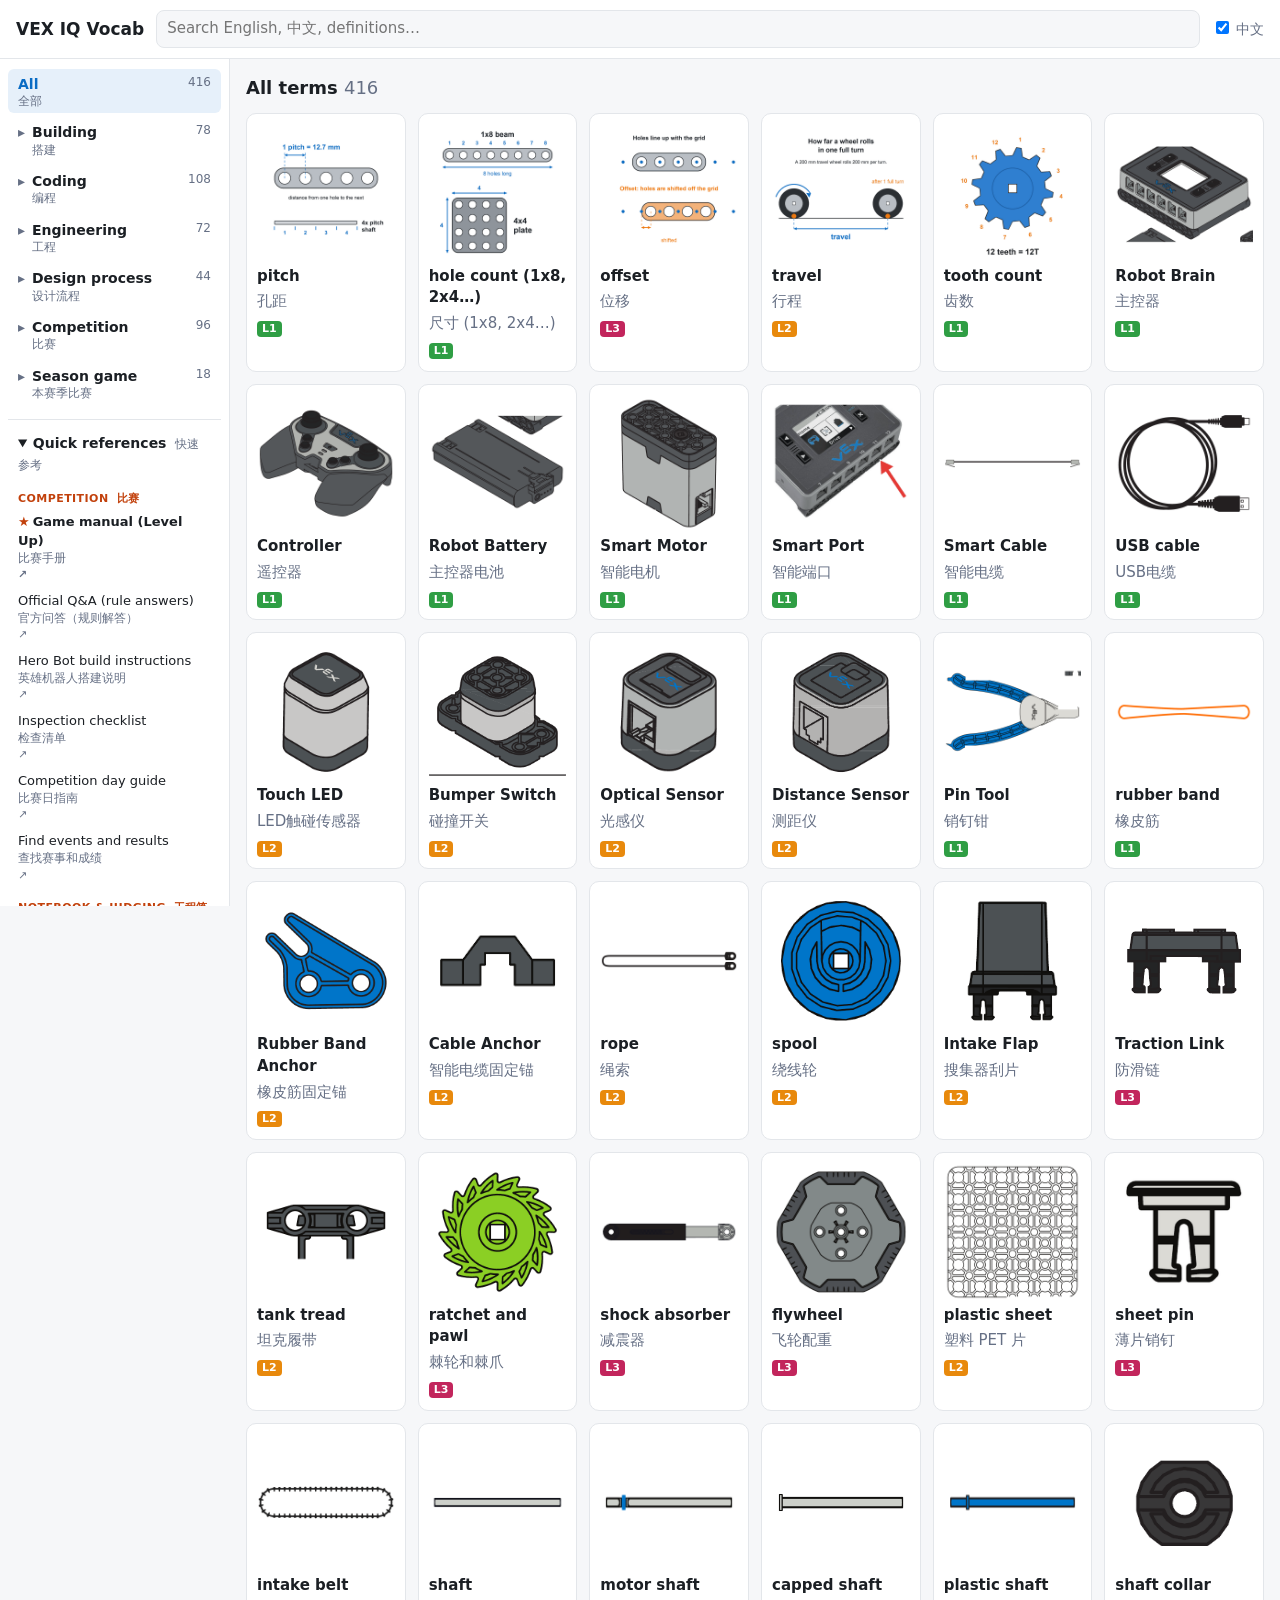
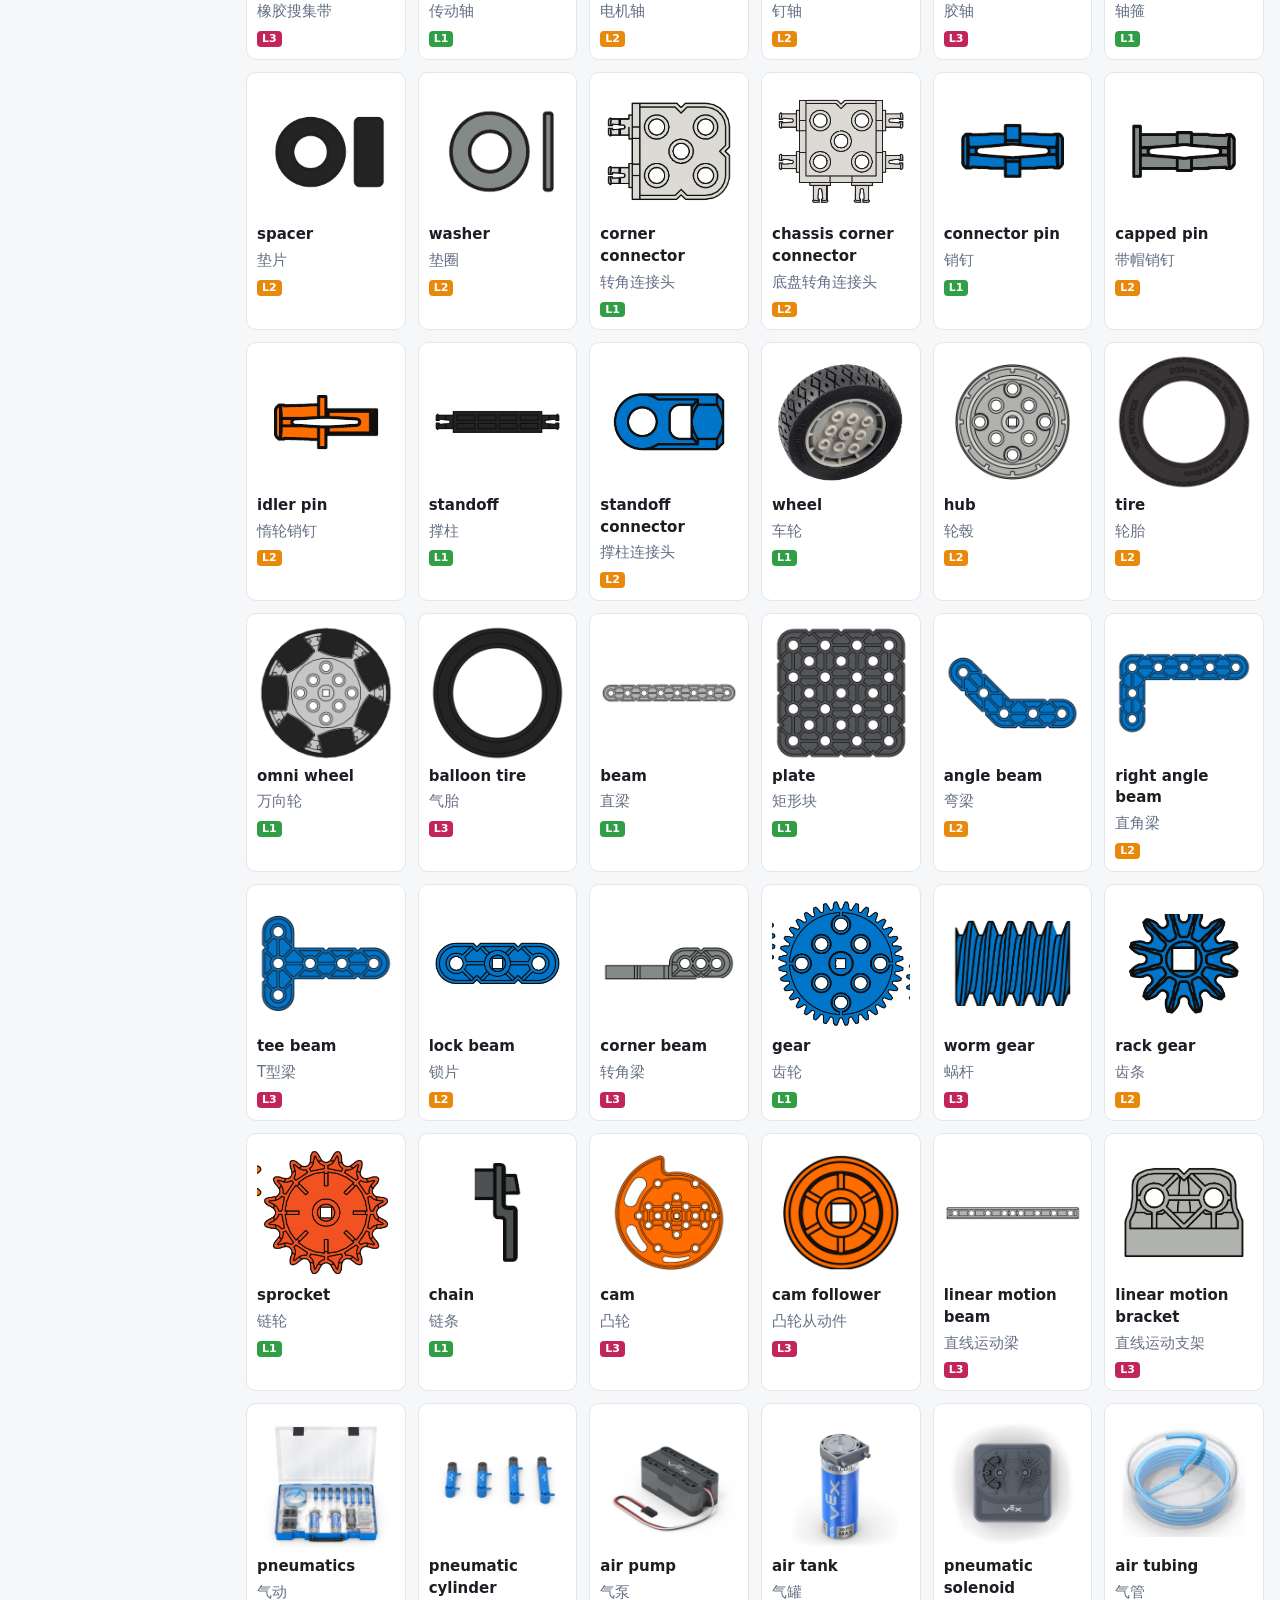
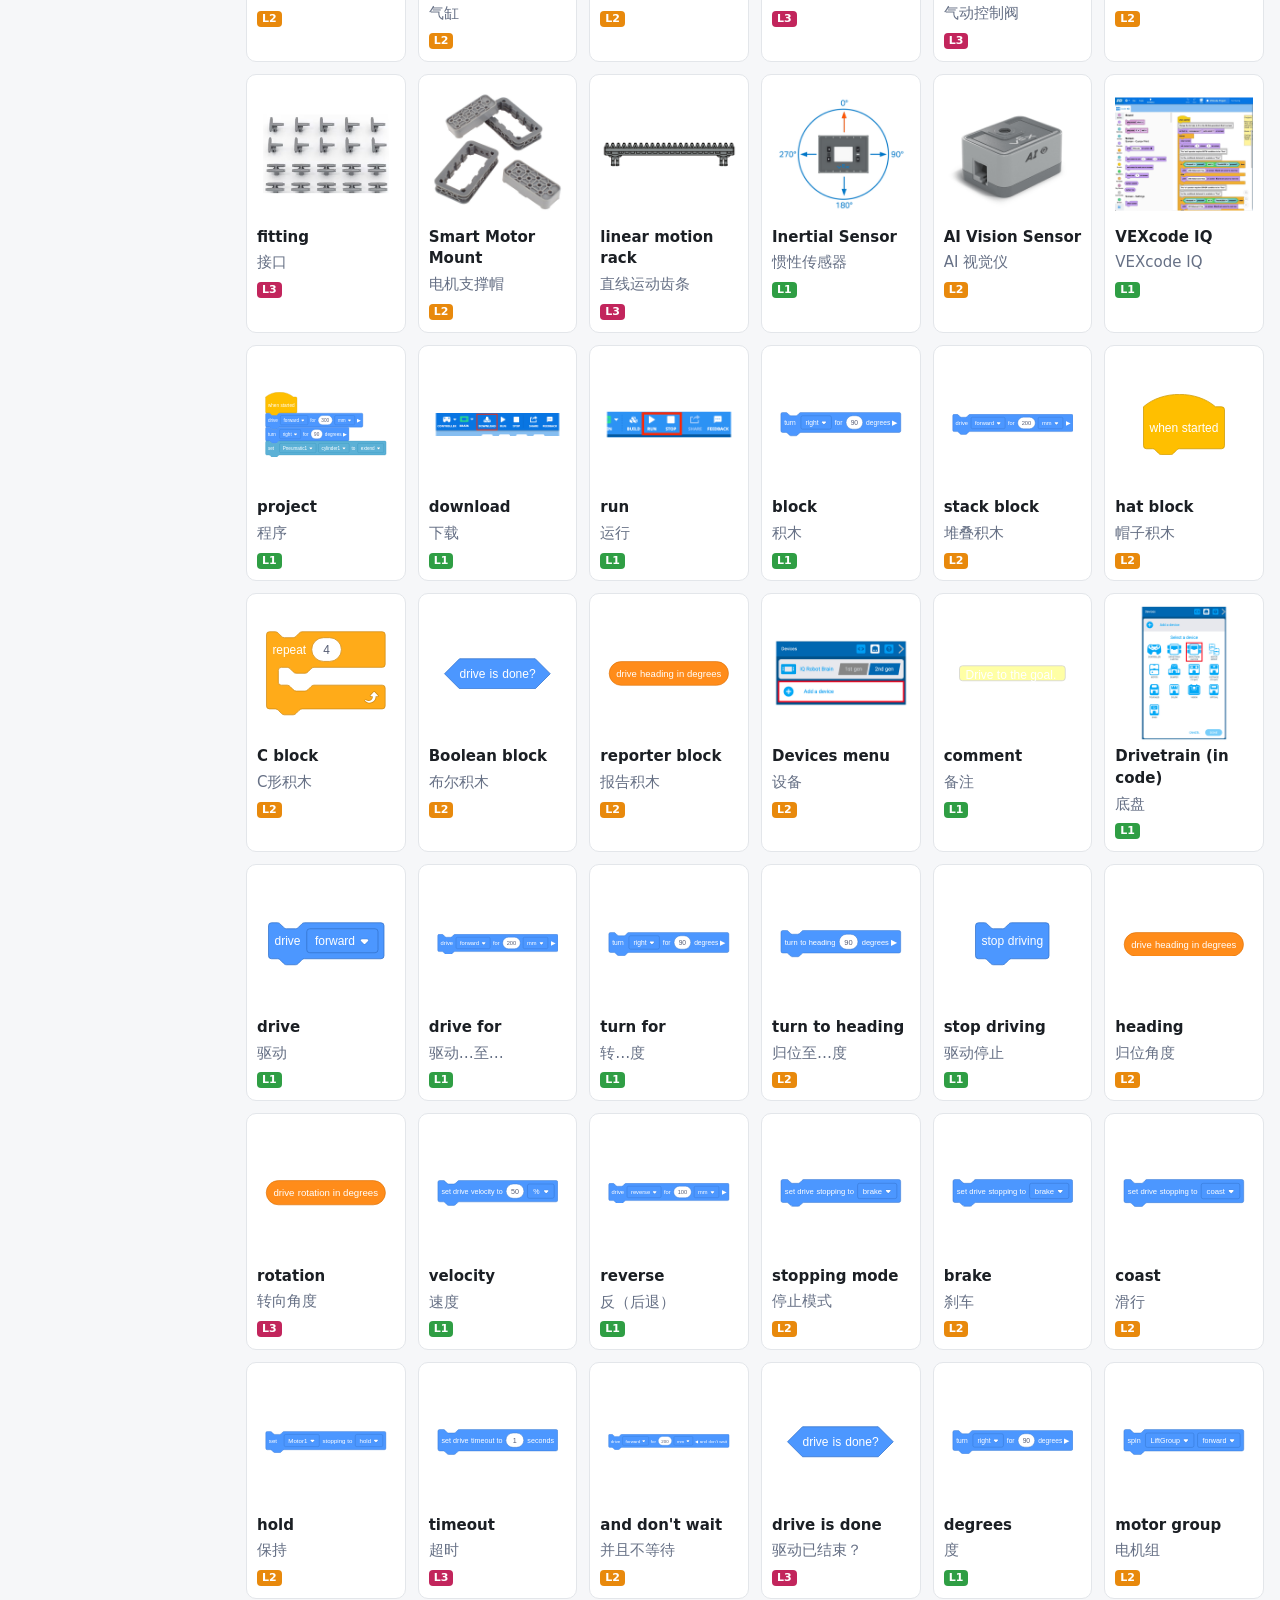
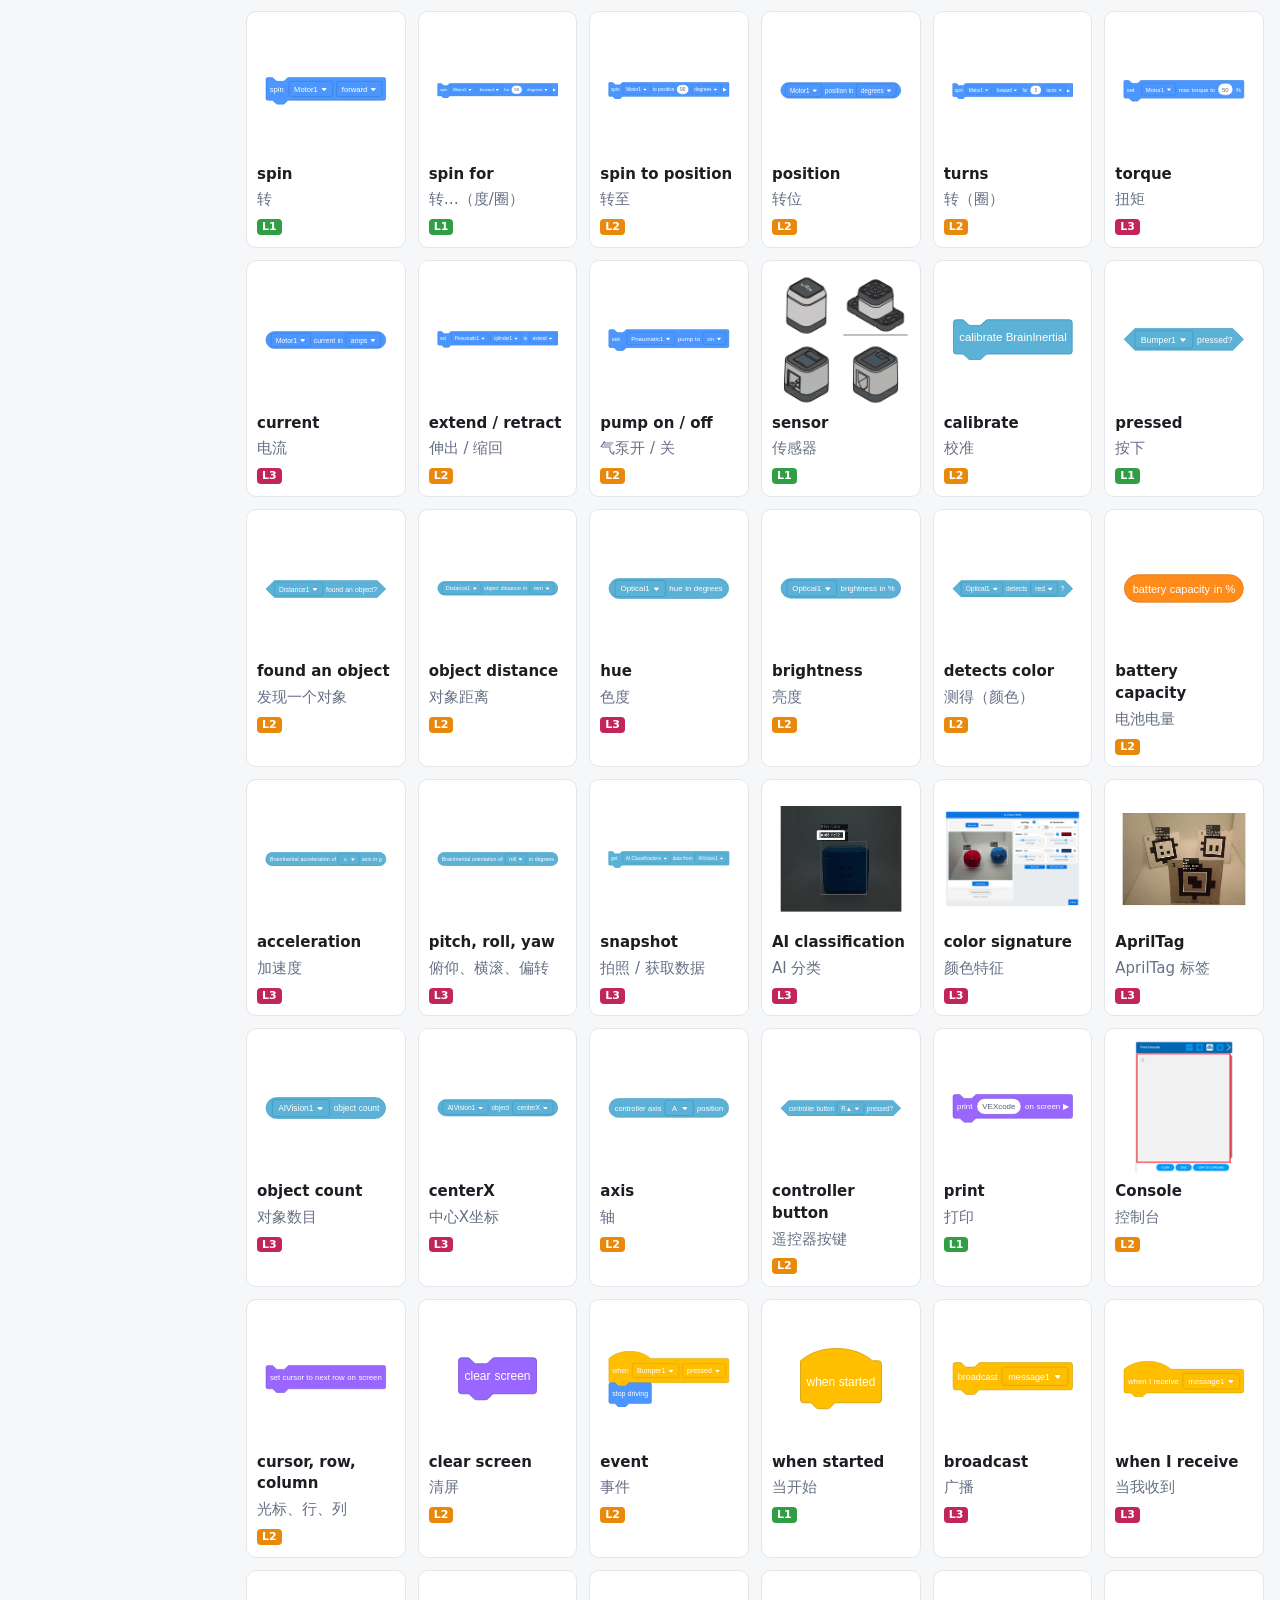
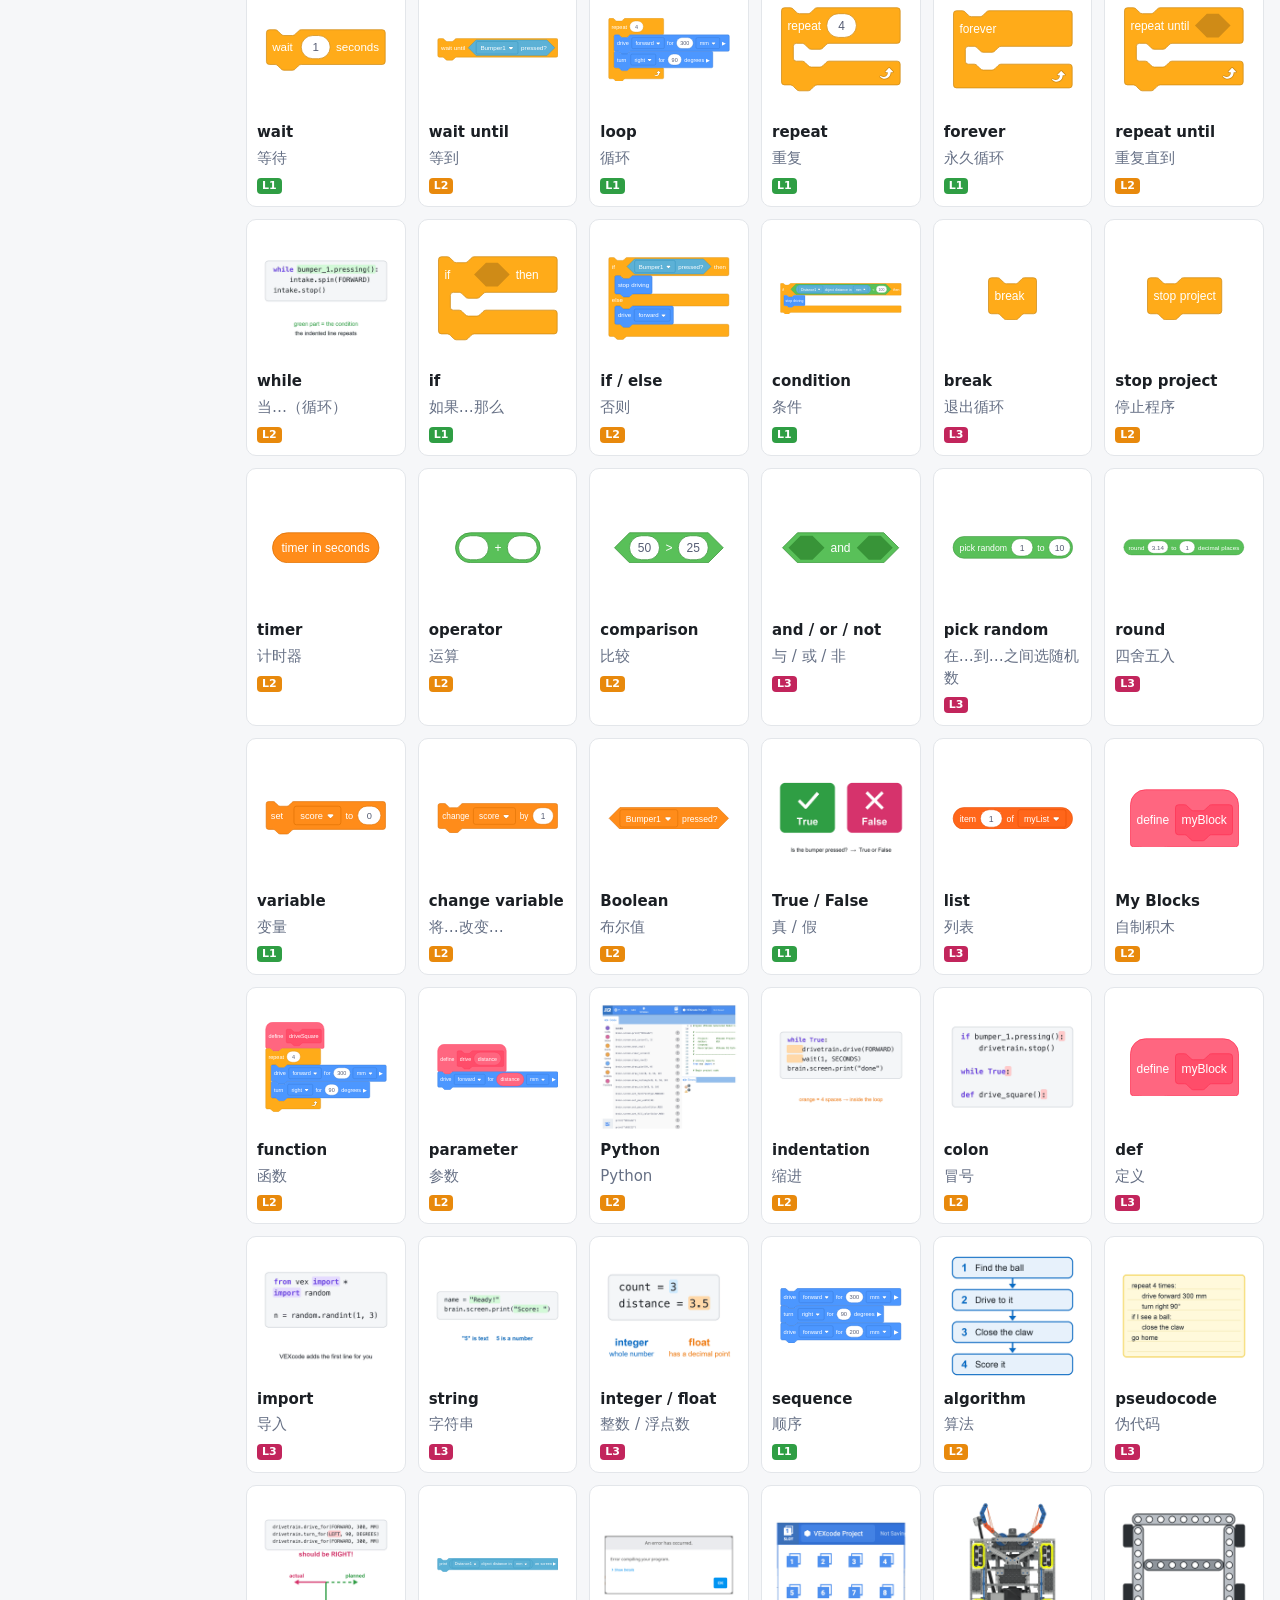
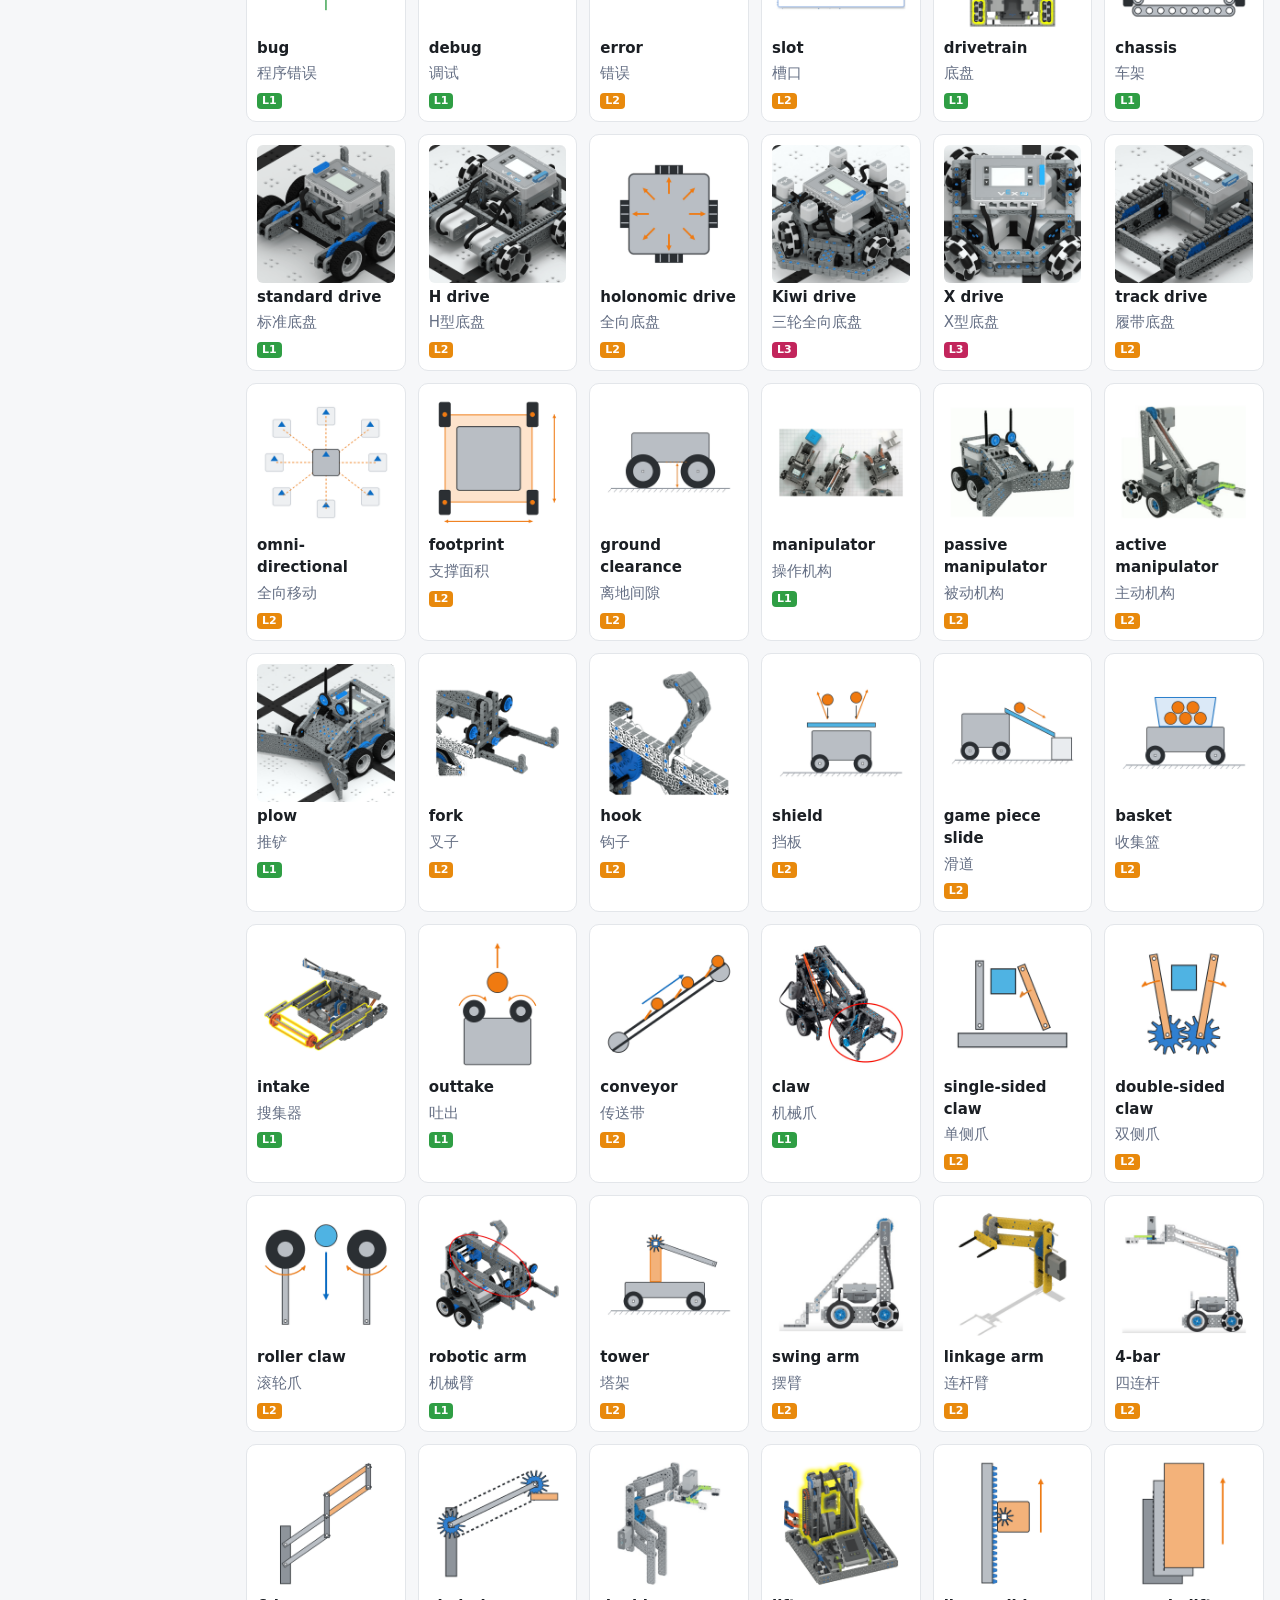
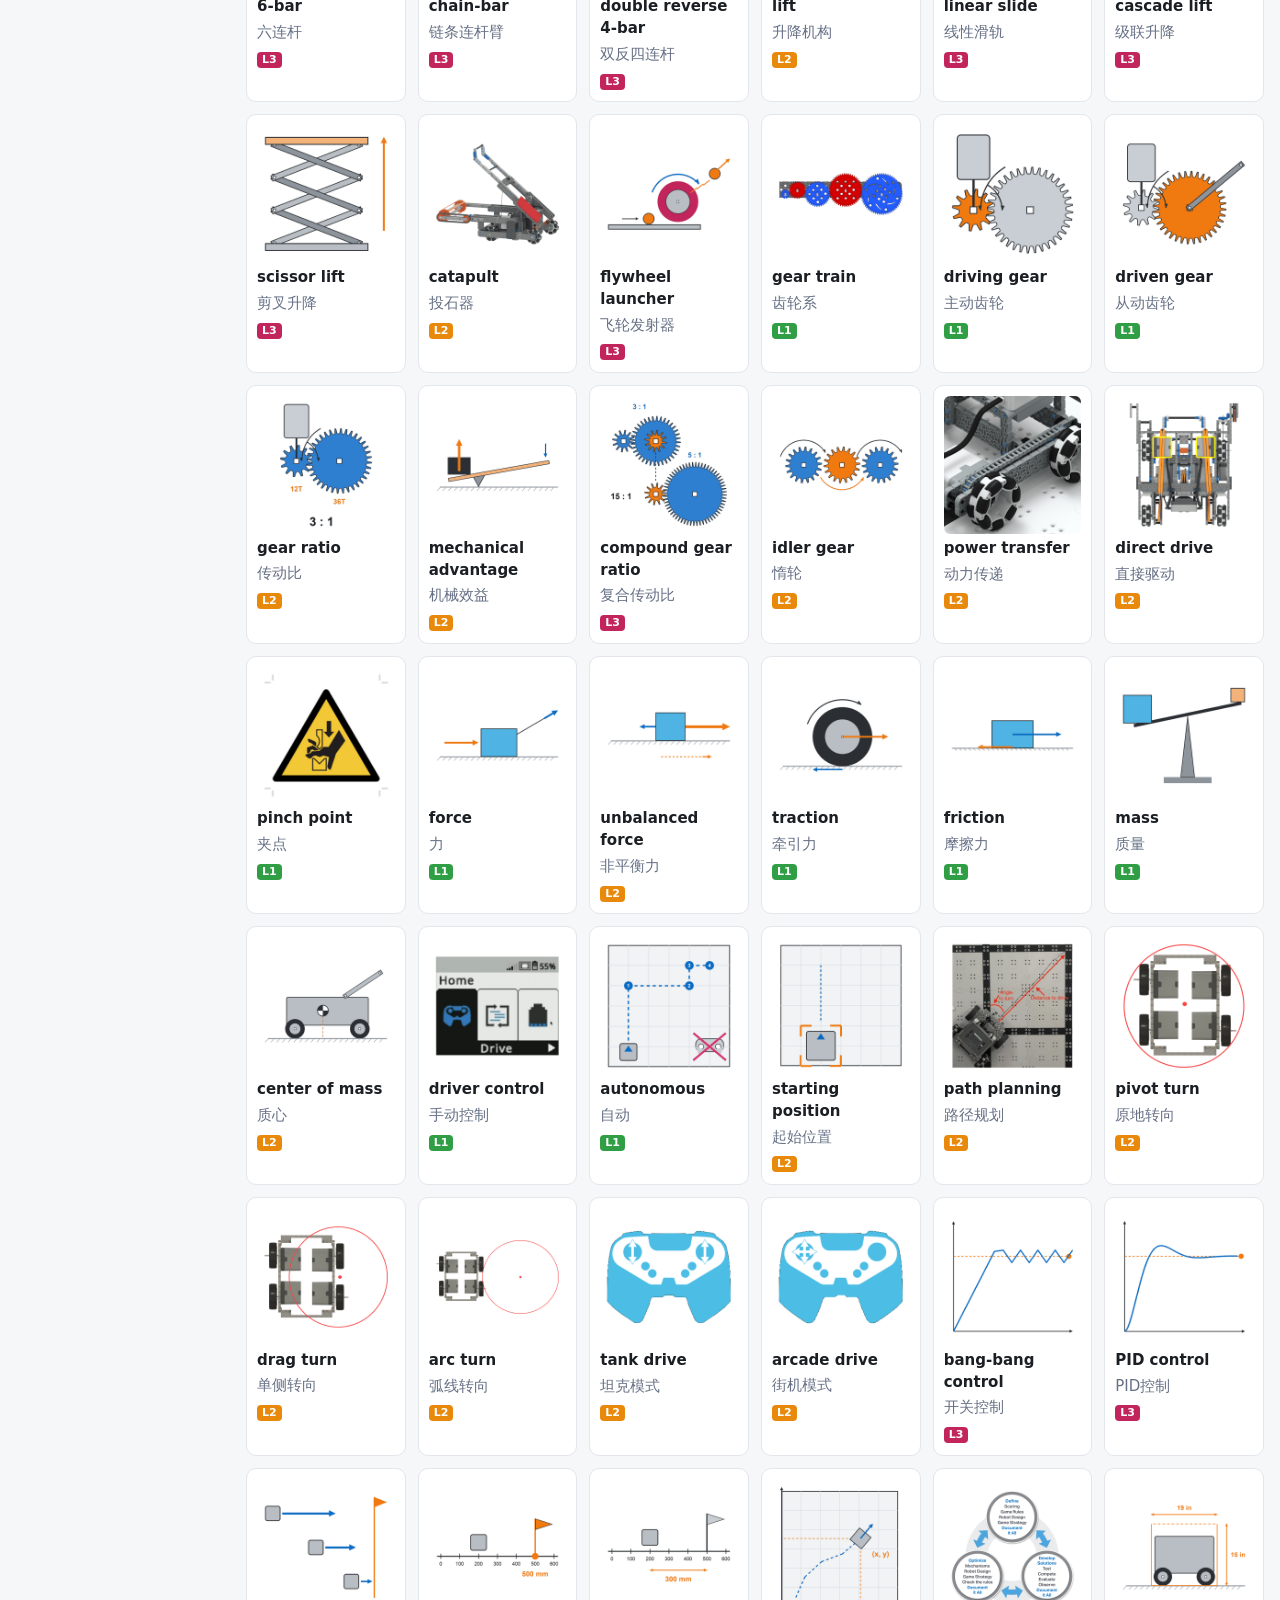
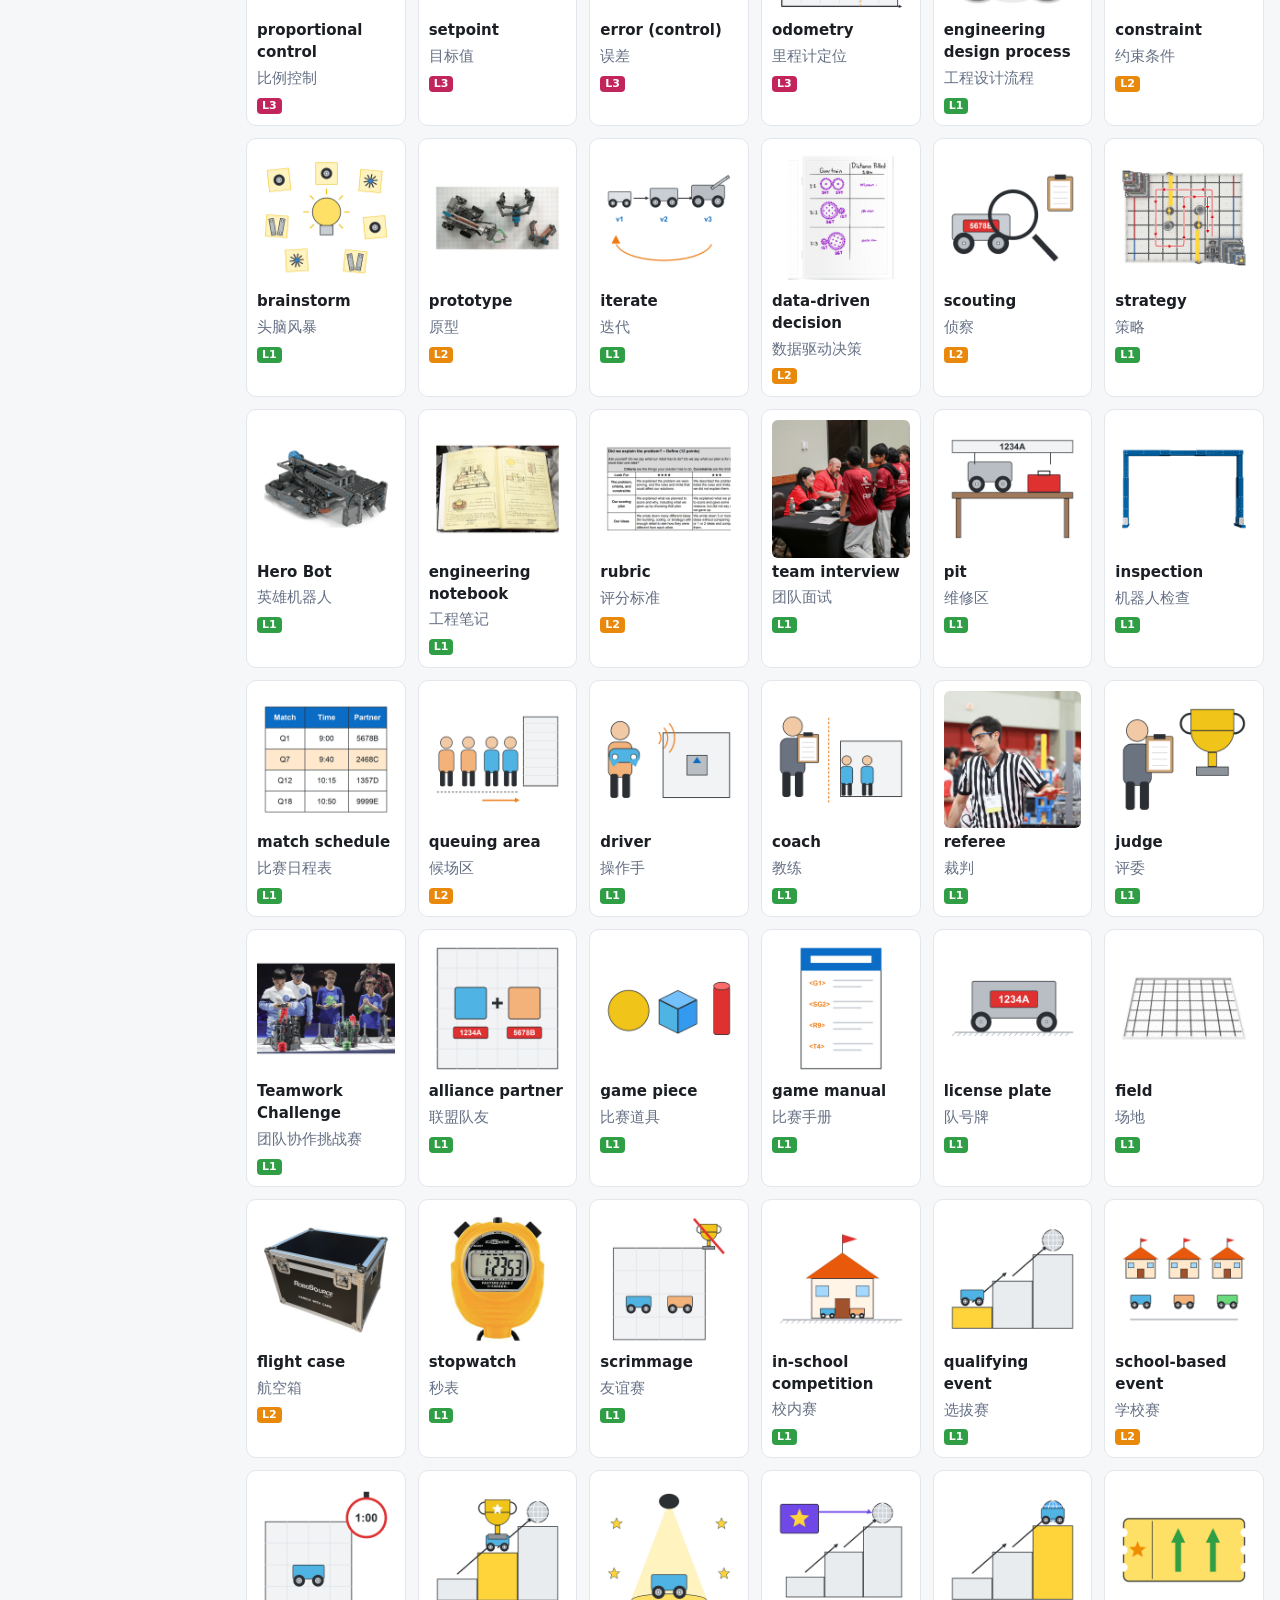
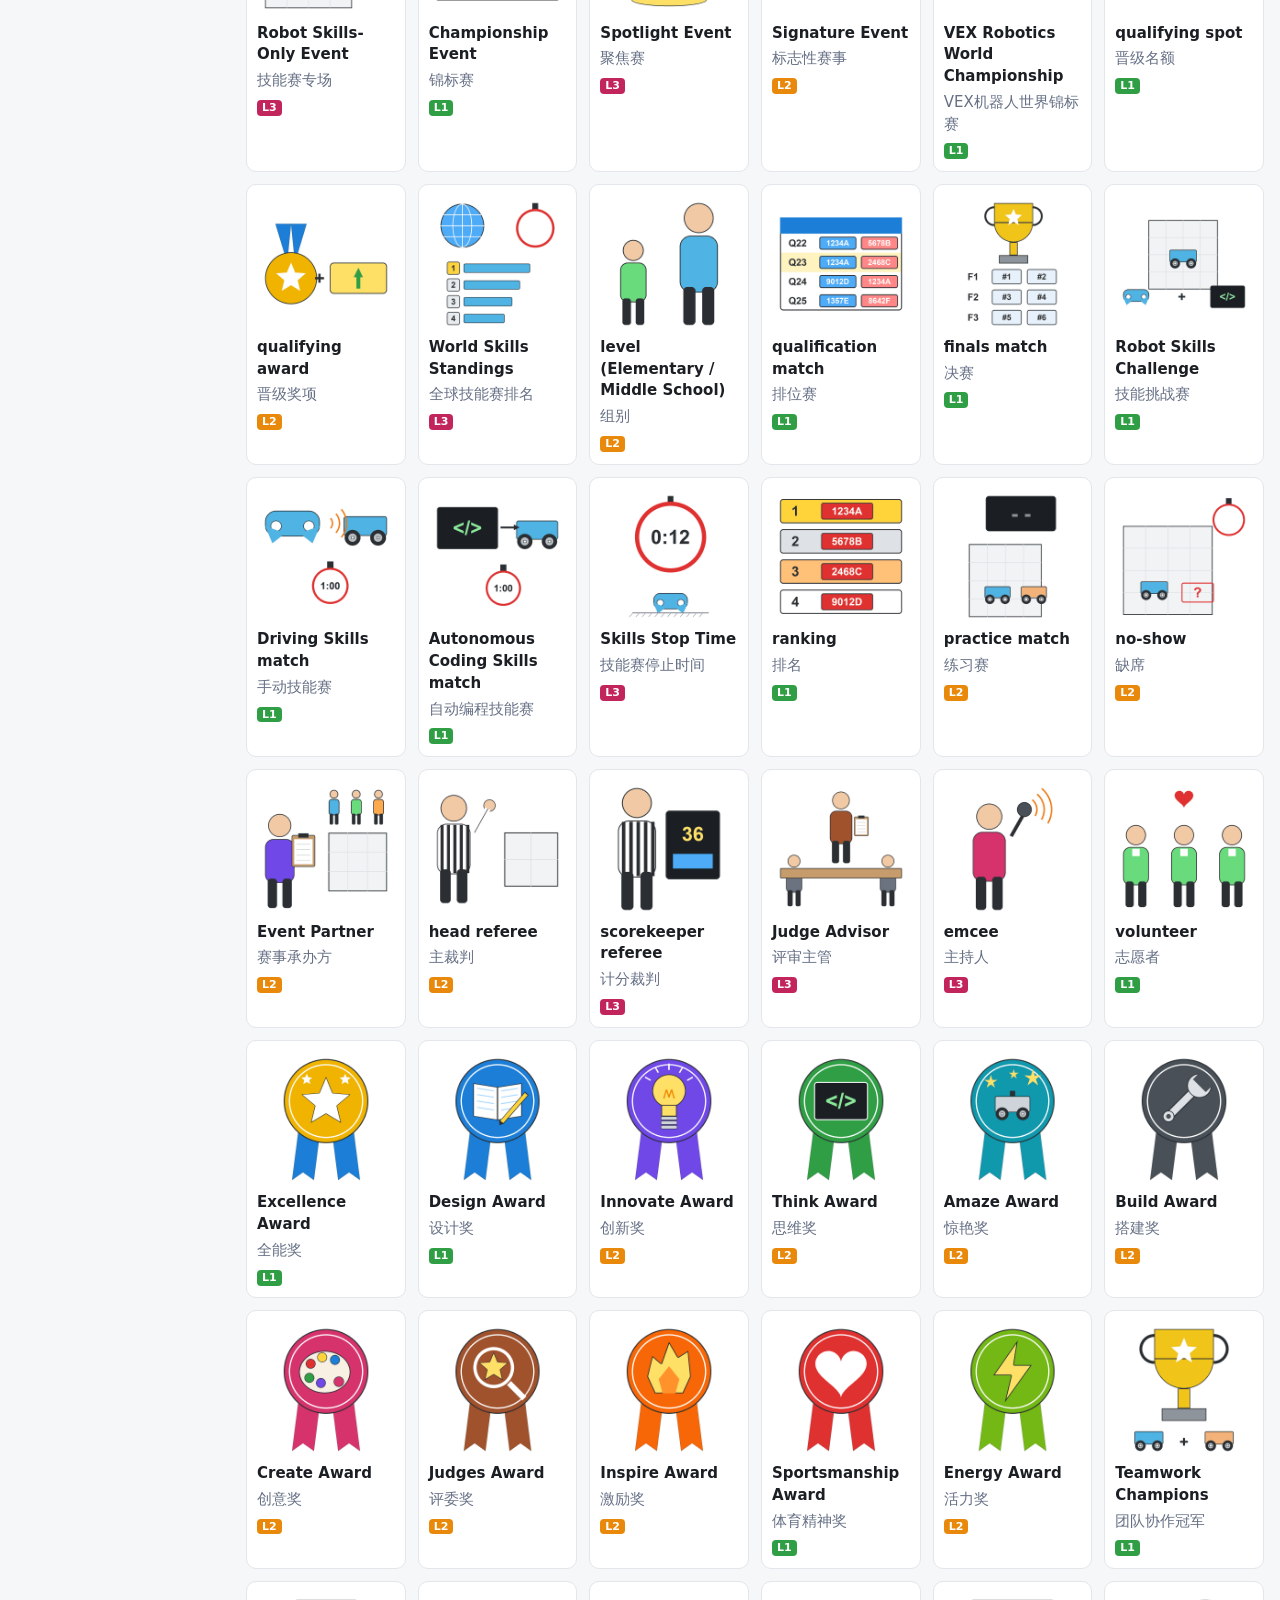
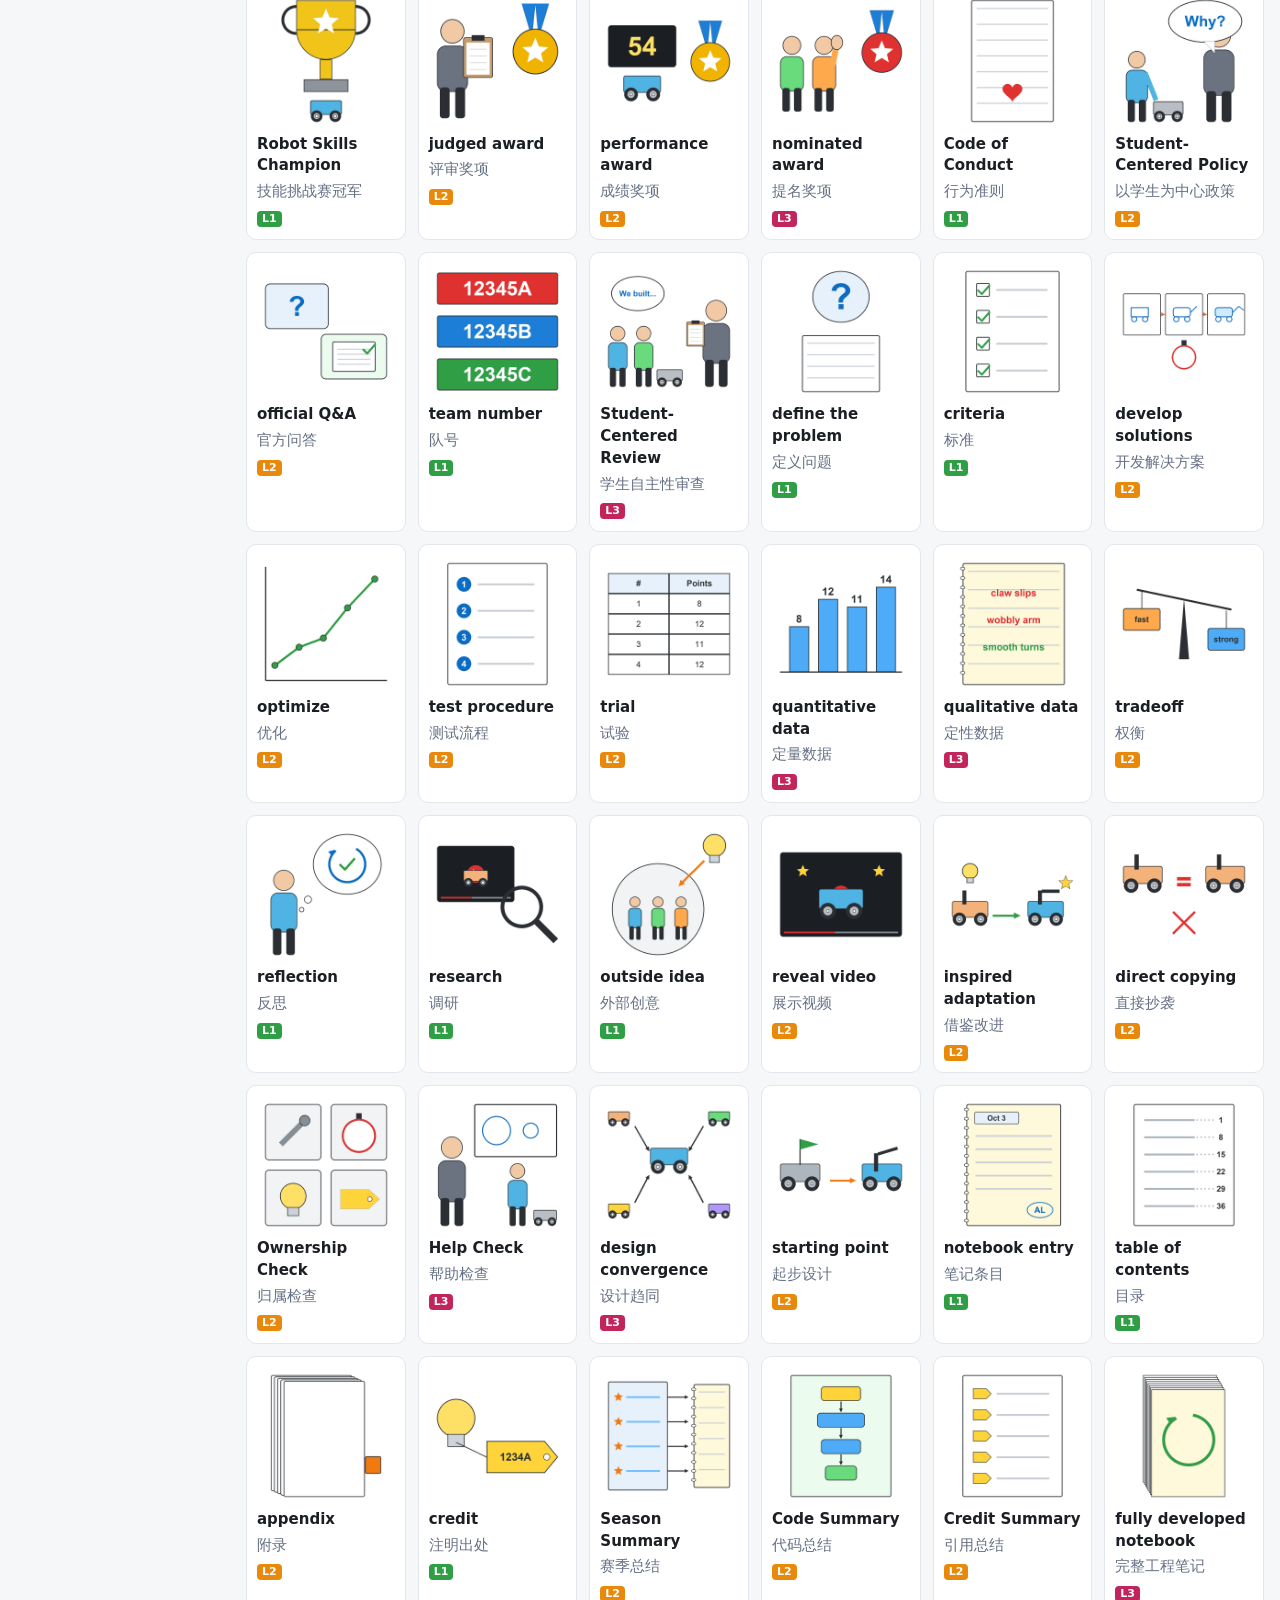
==== app/index.html @ 437a4351 "App: Chinese subtitles on sidebar items (domains, subdomains, quick references); star Student-Center" ====
<!doctype html>
<html lang="en">
<head>
<meta charset="utf-8">
<meta name="viewport" content="width=device-width, initial-scale=1">
<title>VEX IQ Vocab</title>
<style>
  :root {
    --bg: #f6f7f9; --panel: #fff; --text: #1b1f24; --muted: #667085; --line: #e3e6ea;
    --accent: #0a6cc4; --accent-soft: #e6f0fa; --chip: #f0f2f5;
    --l1: #2f9e44; --l2: #e8890c; --l3: #c2255c; --ref-head: #c2410c;
  }
  @media (prefers-color-scheme: dark) {
    :root { --bg: #14171b; --panel: #1d2126; --text: #e8eaed; --muted: #9aa3ad; --line: #2c3238;
            --accent: #5aa9f0; --accent-soft: #1f3347; --chip: #262b31; --ref-head: #ff922b; }
  }
  * { box-sizing: border-box; }
  body { margin: 0; font: 15px/1.45 system-ui, -apple-system, "PingFang SC", "Microsoft YaHei", sans-serif;
         background: var(--bg); color: var(--text); }
  header { display: flex; gap: 12px; align-items: center; padding: 10px 16px; background: var(--panel);
           border-bottom: 1px solid var(--line); position: sticky; top: 0; z-index: 2; flex-wrap: wrap; }
  header h1 { font-size: 17px; margin: 0; white-space: nowrap; }
  header input[type=search] { flex: 1; min-width: 160px; padding: 7px 10px; border: 1px solid var(--line);
           border-radius: 8px; background: var(--bg); color: var(--text); font: inherit; }
  header label { color: var(--muted); font-size: 14px; white-space: nowrap; }
  .layout { display: grid; grid-template-columns: 230px 1fr; min-height: calc(100vh - 53px); }
  nav { border-right: 1px solid var(--line); padding: 10px 8px; background: var(--panel); overflow-y: auto;
        position: sticky; top: 53px; align-self: start; max-height: calc(100vh - 53px); }
  nav a { display: flex; justify-content: space-between; padding: 5px 10px; border-radius: 6px; color: var(--text);
          text-decoration: none; font-size: 14px; }
  nav a:hover { background: var(--chip); }
  nav a.active { background: var(--accent-soft); color: var(--accent); font-weight: 600; }
  nav a.domain { font-weight: 600; margin-top: 4px; }
  nav a.domain::before { content: "▸"; display: inline-block; width: 14px; color: var(--muted); font-weight: 400; }
  nav a.domain.open::before { content: "▾"; }
  nav a.domain > span:first-child { flex: 1; }
  nav a.sub { padding-left: 22px; color: var(--muted); }
  nav a.sub.active { color: var(--accent); }
  nav .count { color: var(--muted); font-weight: 400; font-size: 12px; }
  #refs { margin-top: 14px; border-top: 1px solid var(--line); padding-top: 8px; }
  #refs summary { cursor: pointer; font-weight: 600; font-size: 14px; padding: 5px 10px; border-radius: 6px; }
  #refs summary:hover { background: var(--chip); }
  #refs h3 { margin: 12px 10px 2px; font-size: 11px; font-weight: 700; color: var(--ref-head); text-transform: uppercase; letter-spacing: .04em; }
  #refs a { display: block; padding: 4px 10px; font-size: 13px; }
  #refs a::after { content: " ↗"; color: var(--muted); font-size: 11px; }
  #refs a.key { font-weight: 600; }
  nav .sub-zh { display: block; font-size: 11.5px; font-weight: 400; color: var(--muted); line-height: 1.25; }
  .hide-zh nav .sub-zh, .hide-zh #refs .zh-text { display: none; }
  #refs h3 .zh-text { text-transform: none; letter-spacing: 0; margin-left: 4px; }
  #refs .sum-zh { font-weight: 400; color: var(--muted); font-size: 12px; margin-left: 4px; }
  nav a { align-items: flex-start; }
  #refs .star { color: var(--ref-head); margin-right: 3px; }
  main { padding: 16px; overflow-y: auto; }
  main h2 { margin: 0 0 12px; font-size: 18px; }
  .grid { display: grid; grid-template-columns: repeat(auto-fill, minmax(150px, 1fr)); gap: 12px; }
  .card { background: var(--panel); border: 1px solid var(--line); border-radius: 10px; padding: 10px;
          cursor: pointer; display: flex; flex-direction: column; gap: 4px; text-align: left; font: inherit; color: inherit;
          text-decoration: none; }
  .card:hover { border-color: var(--accent); }
  .thumb { aspect-ratio: 1; background: #fff; border-radius: 6px; display: grid; place-items: center; overflow: hidden; }
  .thumb img { width: 100%; height: 100%; object-fit: contain; }
  .thumb .none { color: #aab; font-size: 13px; }
  .card .en { font-weight: 600; }
  .card .zh { color: var(--muted); }
  .lvl { display: inline-block; font-size: 11px; font-weight: 700; color: #fff; border-radius: 4px; padding: 0 5px; }
  .lvl-1 { background: var(--l1); } .lvl-2 { background: var(--l2); } .lvl-3 { background: var(--l3); }
  .detail { display: grid; grid-template-columns: minmax(200px, 340px) 1fr; gap: 20px; background: var(--panel);
            border: 1px solid var(--line); border-radius: 12px; padding: 16px; }
  .detail .thumb { border: 1px solid var(--line); }
  .detail h2 { font-size: 26px; margin: 0; }
  .detail .zh { font-size: 22px; color: var(--muted); margin: 2px 0 10px; }
  .detail .short { font-size: 17px; margin: 0 0 10px; }
  .detail dl { display: grid; grid-template-columns: max-content 1fr; gap: 6px 14px; margin: 14px 0 0; font-size: 14px; }
  .detail dt { color: var(--muted); }
  .detail dd { margin: 0; }
  .chip { display: inline-block; background: var(--chip); border-radius: 6px; padding: 1px 7px; margin: 0 4px 4px 0;
          font-size: 13px; color: var(--text); text-decoration: none; }
  a.chip:hover { background: var(--accent-soft); color: var(--accent); }
  .back { display: inline-block; margin-bottom: 10px; color: var(--accent); text-decoration: none; }
  .hide-zh .zh-text { display: none; }
  .thumb .sb { width: 100%; height: 100%; display: grid; place-items: center; padding: 8px; }
  .thumb .sb svg { max-width: 100%; max-height: 100%; height: auto; }
  .blocks-big { background: #fff; border: 1px solid var(--line); border-radius: 8px; padding: 10px; overflow-x: auto; }
  pre.py { margin: 0; background: var(--chip); border-radius: 6px; padding: 8px 10px; overflow-x: auto; font-size: 14px; }
  .learn { display: inline-block; margin-top: 14px; color: var(--accent); font-weight: 600; text-decoration: none; }
  .learn:hover { text-decoration: underline; }
  .error { background: #fde8e8; color: #8a1c1c; padding: 12px; border-radius: 8px; }
  @media (max-width: 700px) {
    .layout { grid-template-columns: 1fr; }
    nav { position: static; max-height: none; border-right: 0; border-bottom: 1px solid var(--line); padding: 6px; }
    #nav { display: flex; flex-wrap: wrap; gap: 4px; }
    #nav a { white-space: nowrap; margin: 0; gap: 6px; background: var(--chip); }
    #refs { margin-top: 8px; }
    #nav .sub-zh { display: inline; margin-left: 4px; }
    nav a.domain::before { display: none; }
    nav .subs { flex-basis: 100%; display: flex; gap: 4px; overflow-x: auto; padding-top: 2px; }
    nav a.sub { padding-left: 10px; }
    .detail { grid-template-columns: 1fr; }
  }
</style>
</head>
<body>
<header>
  <h1>VEX IQ Vocab</h1>
  <input type="search" id="q" placeholder="Search English, 中文, definitions…">
  <label><input type="checkbox" id="zh" checked> 中文</label>
</header>
<div class="layout">
  <nav><div id="nav"></div><details id="refs"><summary>Quick references <span class="zh-text sum-zh">快速参考</span></summary><div id="refs-list"></div></details></nav>
  <main id="main"></main>
</div>
<script src="vendor/scratchblocks.min.js"></script>
<script>
// Where the data lives, relative to this page (app/ sits next to data/ and images/).
const DATA = "../data/vocab.csv", IMAGES = "../images/";
const DOMAIN_NAMES = { BLD: "Building", CODE: "Coding", ENG: "Engineering", EDP: "Design process",
                       COMP: "Competition", SEASON: "Season game" };

// Quick references in the sidebar: VEX sources only. Each link is [English, 中文, url, key]; key = true stars it. Update the season-specific links each season.
const REFS = [
  ["Competition", "比赛", [
    ["Game manual (Level Up)", "比赛手册", "https://link.vex.com/docs/26-27/viqrc/game-manual", true],
    ["Official Q&A (rule answers)", "官方问答（规则解答）", "https://events.vex.com/VIQRC/2026-2027/QA"],
    ["Hero Bot build instructions", "英雄机器人搭建说明", "https://library.globalrobotics.org/hc/en-us/articles/50816795175700"],
    ["Inspection checklist", "检查清单", "https://library.globalrobotics.org/hc/en-us/articles/51133522040596"],
    ["Competition day guide", "比赛日指南", "https://library.globalrobotics.org/hc/en-us/articles/52646217682452"],
    ["Find events and results", "查找赛事和成绩", "https://events.vex.com"],
  ]],
  ["Notebook & judging", "工程笔记与评审", [
    ["Engineering notebook basics", "工程笔记基础", "https://library.globalrobotics.org/hc/en-us/articles/52987181366932", true],
    ["Notebook rubric (student version)", "笔记评分表（学生版）", "https://link.vex.com/docs/global/engineering-notebook-rubric-student-friendly"],
    ["Interview rubric (student version)", "面试评分表（学生版）", "https://link.vex.com/docs/global/team-interview-rubric-student-friendly"],
    ["Student-Centered Policy", "以学生为中心政策", "https://library.globalrobotics.org/hc/en-us/articles/51372675292820", true],
  ]],
  ["Learn & code", "学习与编程", [
    ["VEX Library: VEX IQ", "VEX 知识库：VEX IQ", "https://kb.vex.com/hc/en-us/categories/360002324792"],
    ["VEX IQ STEM Labs", "VEX IQ STEM 实验室", "https://education.vex.com/stemlabs/iq"],
    ["VEXcode IQ (web)", "VEXcode IQ（网页版）", "https://codeiq.vex.com", true],
    ["VEXcode IQ command reference", "VEXcode IQ 指令参考", "https://api.vex.com/iq2/home/index.html"],
    ["Virtual Driving Skills practice", "虚拟手动技能赛练习", "https://library.globalrobotics.org/hc/en-us/articles/51569257994004"],
  ]],
];

let rows = [], byId = {}, ver = "";

// Minimal RFC 4180 CSV parser (quoted fields, "" escapes, newlines in quotes).
function parseCSV(text) {
  const out = []; let row = [], field = "", q = false;
  for (let i = 0; i < text.length; i++) {
    const c = text[i];
    if (q) {
      if (c === '"') { if (text[i + 1] === '"') { field += '"'; i++; } else q = false; }
      else field += c;
    } else if (c === '"') q = true;
    else if (c === ",") { row.push(field); field = ""; }
    else if (c === "\n") { row.push(field); out.push(row); row = []; field = ""; }
    else if (c !== "\r") field += c;
  }
  if (field || row.length) { row.push(field); out.push(row); }
  const [head, ...body] = out;
  return body.filter(r => r.some(Boolean)).map(r => Object.fromEntries(head.map((h, i) => [h, r[i] ?? ""])));
}

const esc = s => String(s).replace(/[&<>"]/g, c => ({ "&": "&amp;", "<": "&lt;", ">": "&gt;", '"': "&quot;" }[c]));
const list = s => s.split(";").map(x => x.trim()).filter(Boolean);
const DOMAIN_ZH = { BLD: "搭建", CODE: "编程", ENG: "工程", EDP: "设计流程", COMP: "比赛", SEASON: "本赛季比赛" };
const SUB_ZH = { general: "通用", electronics: "电子部件", specialty: "特殊件", shafts: "轴", connectors: "连接件",
  "pins-standoffs": "销钉与撑柱", wheels: "轮子", "beams-plates": "梁与板", gears: "齿轮", "sprockets-chain": "链轮与链条",
  cams: "凸轮", "linear-motion": "直线运动", pneumatics: "气动", basics: "基础", drivetrain: "驱动", motion: "运动",
  sensing: "侦测", vision: "视觉", controller: "遥控器", "screen-console": "屏幕与控制台", events: "事件", control: "控制",
  operators: "运算", variables: "变量", functions: "函数", python: "Python", concepts: "编程概念",
  drivetrains: "底盘", manipulators: "操作机构", "power-transfer": "动力传递", forces: "力", "control-techniques": "控制技术",
  process: "流程", notebook: "工程笔记", interview: "面试", tiers: "赛事级别", roles: "角色", matches: "比赛场次",
  rules: "规则", awards: "奖项", "game-elements": "比赛道具", scoring: "计分", field: "场地" };
// COMP "events" are event-day words, not VEXcode events.
const subZh = (d, s) => d === "COMP" && s === "events" ? "赛事" : (SUB_ZH[s] || "");
const SUB_NAMES = { "pins-standoffs": "Pins & Standoffs", "beams-plates": "Beams & Plates",
                    "sprockets-chain": "Sprockets & Chain", "screen-console": "Screen & Console",
                    "functions": "My Blocks & Functions" };
const titleSub = s => SUB_NAMES[s] || s.replace(/-/g, " ").replace(/^./, c => c.toUpperCase());
const thumb = r => `<div class="thumb">${r.image ? `<img src="${IMAGES}${esc(r.image)}${ver}" alt="${esc(r.term_en)}" loading="lazy">`
                                         : r.blocks ? `<div class="sb" data-blocks="${esc(r.id)}"></div>`
                                         : `<span class="none">no image</span>`}</div>`;

// ---- Drawing VEXcode blocks with scratchblocks -------------------------------------------
// VEX-specific blocks aren't in Scratch, so scratchblocks doesn't know their color. We give each
// one the Scratch category whose color VEXcode uses, picked from the subdomain or the first word.
const SUB_CATEGORY = { drivetrain: "motion", motion: "motion", sensing: "sensing", vision: "sensing",
  controller: "sensing", "screen-console": "looks", events: "events", control: "control",
  operators: "operators", variables: "variables", functions: "custom" };
function categoryFor(line, sub) {
  if (/^when /.test(line)) return "events hat";
  if (/^(drive|turn|spin|stop driving|set drive|set \[Motor)/.test(line)) return "motion";
  return SUB_CATEGORY[sub] || "sensing";
}
function blockSVG(r) {
  if (!window.scratchblocks) return null;
  const doc = scratchblocks.parse(r.blocks, { languages: ["en"] });
  // Recolor every block scratchblocks didn't recognize ("obsolete" = red), including nested ones.
  const fix = (node, top) => {
    if (!node || typeof node !== "object") return;
    if (node.info && node.info.category === "custom-arg") node.info.category = "custom";   // no scratch3 color for it
    if (node.info && node.info.category === "obsolete") {
      const text = (node.children || []).map(c => c.value ?? c.label?.value ?? "").join(" ").trim();
      const cat = top ? categoryFor(text, r.subdomain) : "sensing";
      node.info.category = cat.split(" ")[0];
      if (cat.endsWith("hat")) node.info.shape = "hat";
    }
    (node.children || []).forEach(c => fix(c, false));
    (node.blocks || []).forEach(b => fix(b, true));
  };
  doc.scripts.forEach(sc => fix(sc, true));
  return scratchblocks.render(doc, { style: "scratch3", scale: 0.75 });
}
function drawBlocks(root) {
  root.querySelectorAll("[data-blocks]").forEach(el => {
    try { const svg = blockSVG(byId[el.dataset.blocks]); if (svg) el.replaceChildren(svg); } catch (e) { el.textContent = byId[el.dataset.blocks].blocks; }
  });
}

function buildRefs() {
  document.getElementById("refs-list").innerHTML = REFS.map(([group, gzh, links]) => `<h3>${esc(group)} <span class="zh-text">${esc(gzh)}</span></h3>` +
    links.map(([label, zh, url, key]) => `<a href="${esc(url)}" target="_blank" rel="noopener"${key ? ' class="key"' : ""}>${key ? '<span class="star">★</span>' : ""}${esc(label)}<span class="sub-zh zh-text">${esc(zh)}</span></a>`).join("")).join("");
  // Open on wide screens; on phones it starts folded so the term list stays near the top.
  document.getElementById("refs").open = window.matchMedia("(min-width: 701px)").matches;
}

function buildNav(active) {
  const tree = {};
  for (const r of rows) ((tree[r.domain] ??= {})[r.subdomain] ??= []).push(r);
  let html = `<a href="#" class="${active === "" ? "active" : ""}"><span>All<span class="sub-zh zh-text">全部</span></span> <span class="count">${rows.length}</span></a>`;
  // Accordion: every domain is listed, but only the open one (the domain being viewed) shows its subdomains.
  const open = (active || "").split("/")[0];
  for (const [d, subs] of Object.entries(tree)) {
    const n = Object.values(subs).flat().length;
    html += `<a href="#${d}" class="domain ${d === open ? "open" : ""} ${active === d ? "active" : ""}"><span>${esc(DOMAIN_NAMES[d] || d)}<span class="sub-zh zh-text">${esc(DOMAIN_ZH[d] || "")}</span></span> <span class="count">${n}</span></a>`;
    if (d !== open) continue;
    html += `<div class="subs">`;
    for (const [s, items] of Object.entries(subs))
      html += `<a href="#${d}/${s}" class="sub ${active === d + "/" + s ? "active" : ""}"><span>${esc(titleSub(s))}<span class="sub-zh zh-text">${esc(subZh(d, s))}</span></span> <span class="count">${items.length}</span></a>`;
    html += `</div>`;
  }
  document.getElementById("nav").innerHTML = html;
}

function showGrid(title, items) {
  document.getElementById("main").innerHTML = `<h2>${esc(title)} <span class="count" style="color:var(--muted);font-weight:400">${items.length}</span></h2>
    <div class="grid">${items.map(r => `
      <a class="card" href="#id=${r.id}">${thumb(r)}
        <span class="en">${esc(r.term_en)}</span>
        <span class="zh zh-text">${esc(r.zh)}</span>
        <span><span class="lvl lvl-${r.level}">L${r.level}</span></span>
      </a>`).join("")}</div>`;
  drawBlocks(document.getElementById("main"));
}

function showDetail(r) {
  const refs = list(r.confused_with).map(id => byId[id]).filter(Boolean)
    .map(x => `<a class="chip" href="#id=${x.id}">${esc(x.term_en)}</a>`).join("");
  const field = (label, v) => v ? `<dt>${label}</dt><dd>${v}</dd>` : "";
  document.getElementById("main").innerHTML = `
    <a class="back" href="#${r.domain}/${r.subdomain}">← ${esc(DOMAIN_NAMES[r.domain] || r.domain)} / ${esc(titleSub(r.subdomain))}</a>
    <div class="detail">${thumb(r)}
      <div>
        <h2>${esc(r.term_en)} <span class="lvl lvl-${r.level}">L${r.level}</span></h2>
        <div class="zh zh-text">${esc(r.zh)}</div>
        <p class="short">${esc(r.short_def)}</p>
        ${r.explanation ? `<p>${esc(r.explanation)}</p>` : ""}
        ${r.example ? `<p><em>“${esc(r.example)}”</em></p>` : ""}
        <dl>
          ${field("Also called", list(r.aka).map(a => `<span class="chip">${esc(a)}</span>`).join(""))}
          ${field("Confused with", refs)}
          ${field("Blocks", r.blocks && `<div class="blocks-big" data-blocks="${esc(r.id)}">${esc(r.blocks)}</div>`)}
          ${field("Python", r.python && `<pre class="py"><code>${esc(r.python)}</code></pre>`)}
          ${field("Tags", list(r.tags).map(t => `<span class="chip">${esc(t)}</span>`).join(""))}
          ${field("Store SKUs", list(r.store_skus).map(s => `<span class="chip">${esc(s)}</span>`).join(""))}
          ${field("ID · status", `${esc(r.id)} · ${esc(r.status)}`)}
        </dl>
        ${r.ref_url ? `<a class="learn" href="${esc(r.ref_url)}" target="_blank" rel="noopener">Learn more ↗</a>` : ""}
      </div>
    </div>`;
  drawBlocks(document.getElementById("main"));
}

function route() {
  const h = decodeURIComponent(location.hash.slice(1));
  const q = document.getElementById("q").value.trim().toLowerCase();
  if (q) {
    buildNav(null);
    const hits = rows.filter(r => [r.term_en, r.aka, r.zh, r.short_def, r.explanation, r.tags]
      .some(v => v.toLowerCase().includes(q)));
    return showGrid(`Search: “${q}”`, hits);
  }
  if (h.startsWith("id=") && byId[h.slice(3)]) { const r = byId[h.slice(3)]; buildNav(`${r.domain}/${r.subdomain}`); return showDetail(r); }
  buildNav(h);
  const [d, s] = h.split("/");
  if (!d) return showGrid("All terms", rows);
  const items = rows.filter(r => r.domain === d && (!s || r.subdomain === s));
  showGrid(s ? `${DOMAIN_NAMES[d] || d} / ${titleSub(s)}` : (DOMAIN_NAMES[d] || d), items);
}

const zhBox = document.getElementById("zh");
try { zhBox.checked = localStorage.getItem("showZh") !== "0"; } catch {}
const applyZh = () => { document.body.classList.toggle("hide-zh", !zhBox.checked);
                        try { localStorage.setItem("showZh", zhBox.checked ? "1" : "0"); } catch {} };
zhBox.addEventListener("change", applyZh); applyZh();
buildRefs();
document.getElementById("q").addEventListener("input", route);
addEventListener("hashchange", () => { document.getElementById("q").value = ""; route(); });

// "no-cache" makes the browser check for a newer CSV on every load (GitHub Pages otherwise lets it
// reuse a copy for 10 minutes). Image URLs carry the CSV's date so replaced images refresh too.
fetch(DATA, { cache: "no-cache" }).then(r => {
    if (!r.ok) throw new Error(`${DATA}: HTTP ${r.status}`);
    const lm = r.headers.get("last-modified");
    if (lm) ver = "?v=" + Date.parse(lm);
    return r.text(); })
  .then(t => { rows = parseCSV(t); byId = Object.fromEntries(rows.map(r => [r.id, r])); route(); })
  .catch(e => { document.getElementById("main").innerHTML =
    `<div class="error">Couldn't load the vocab list (${esc(e.message)}).<br>Open this page through a web server, not as a file — e.g. run <code>python3 -m http.server</code> in the repo folder and go to <code>http://localhost:8000/app/</code>.</div>`; });
</script>
</body>
</html>
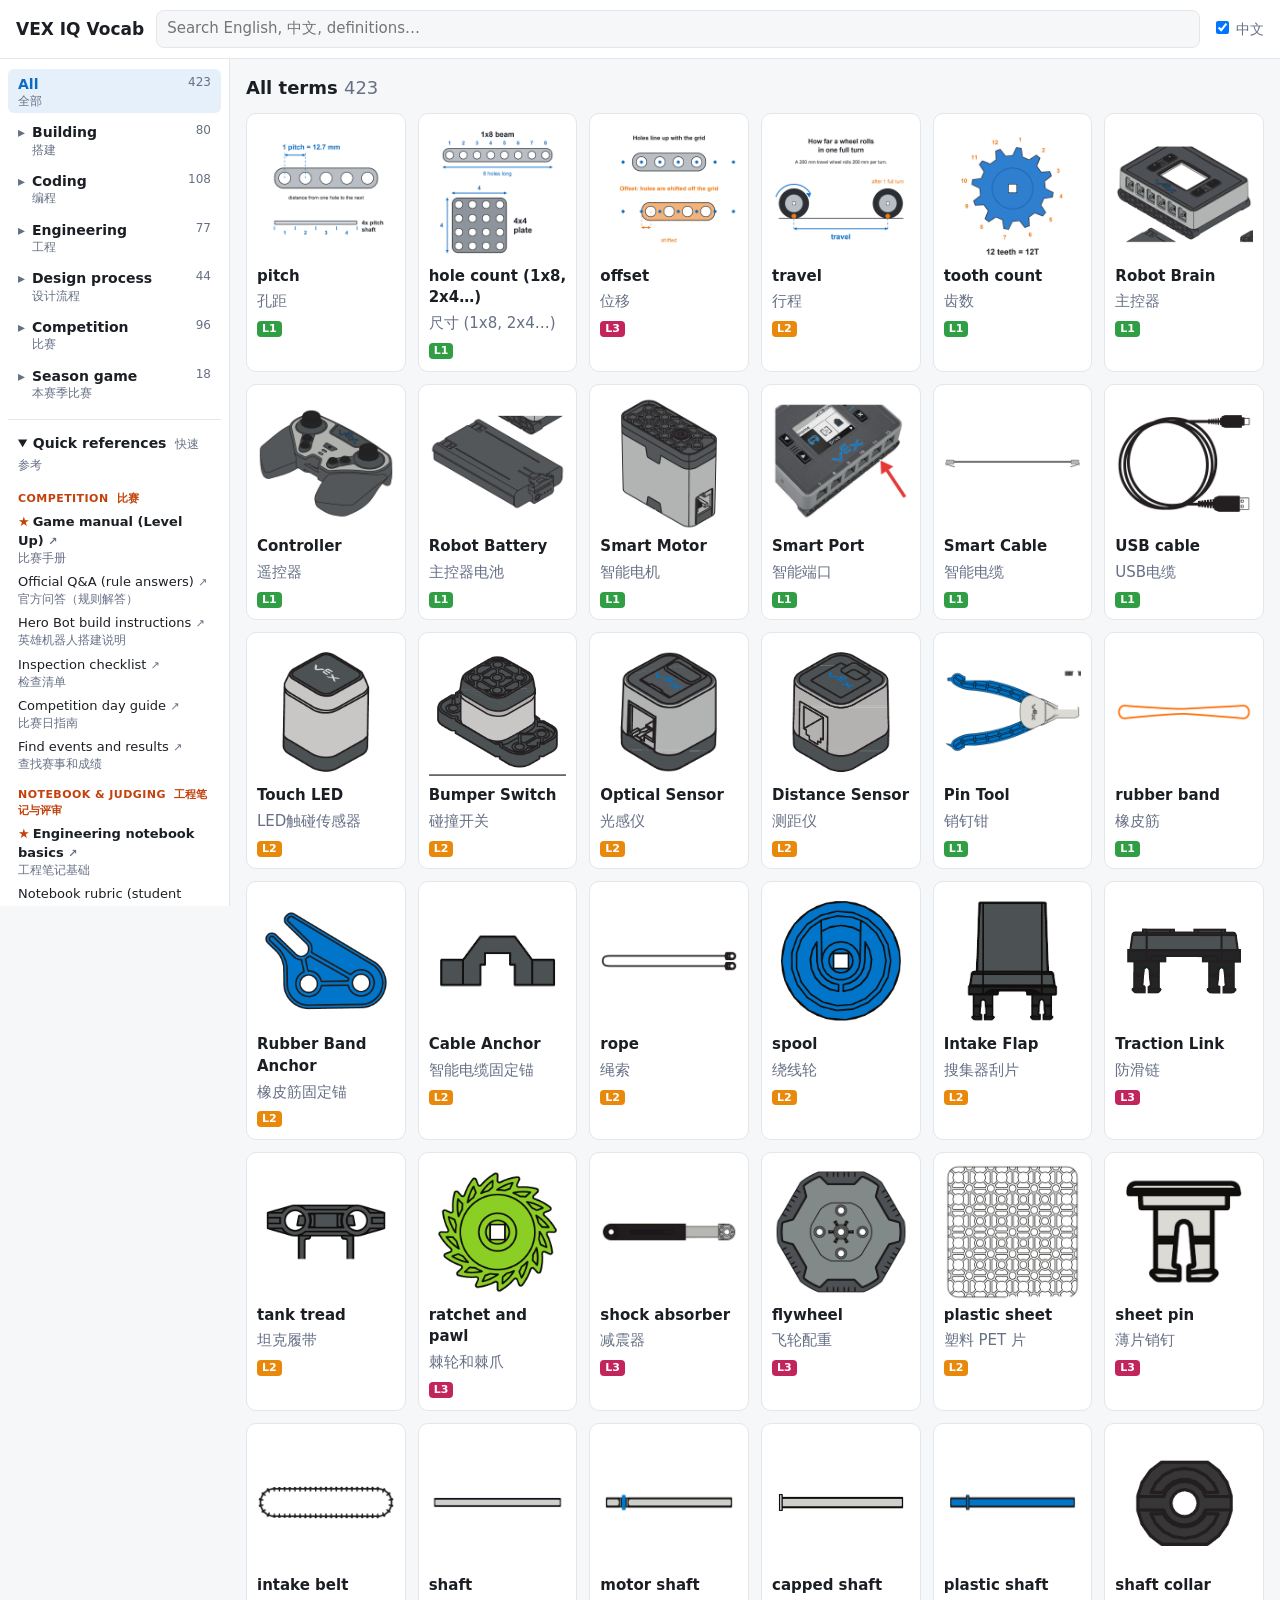
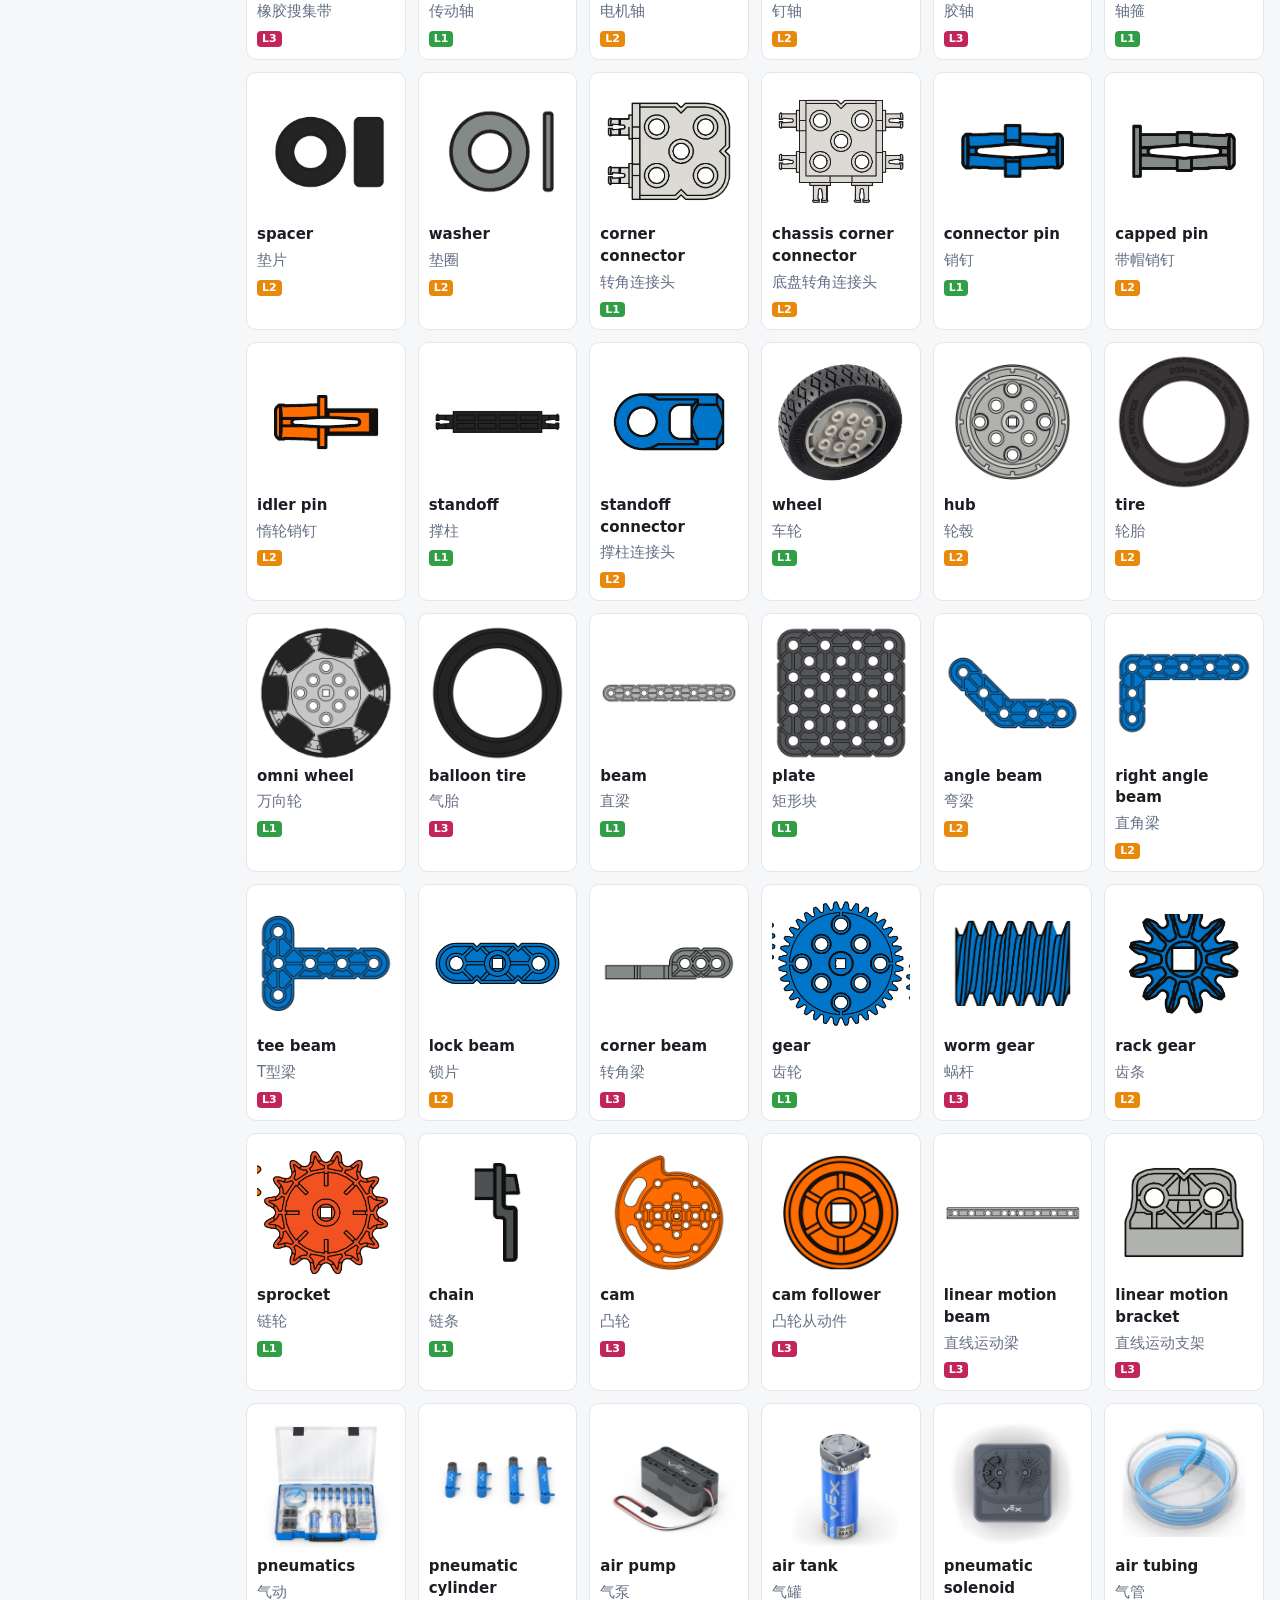
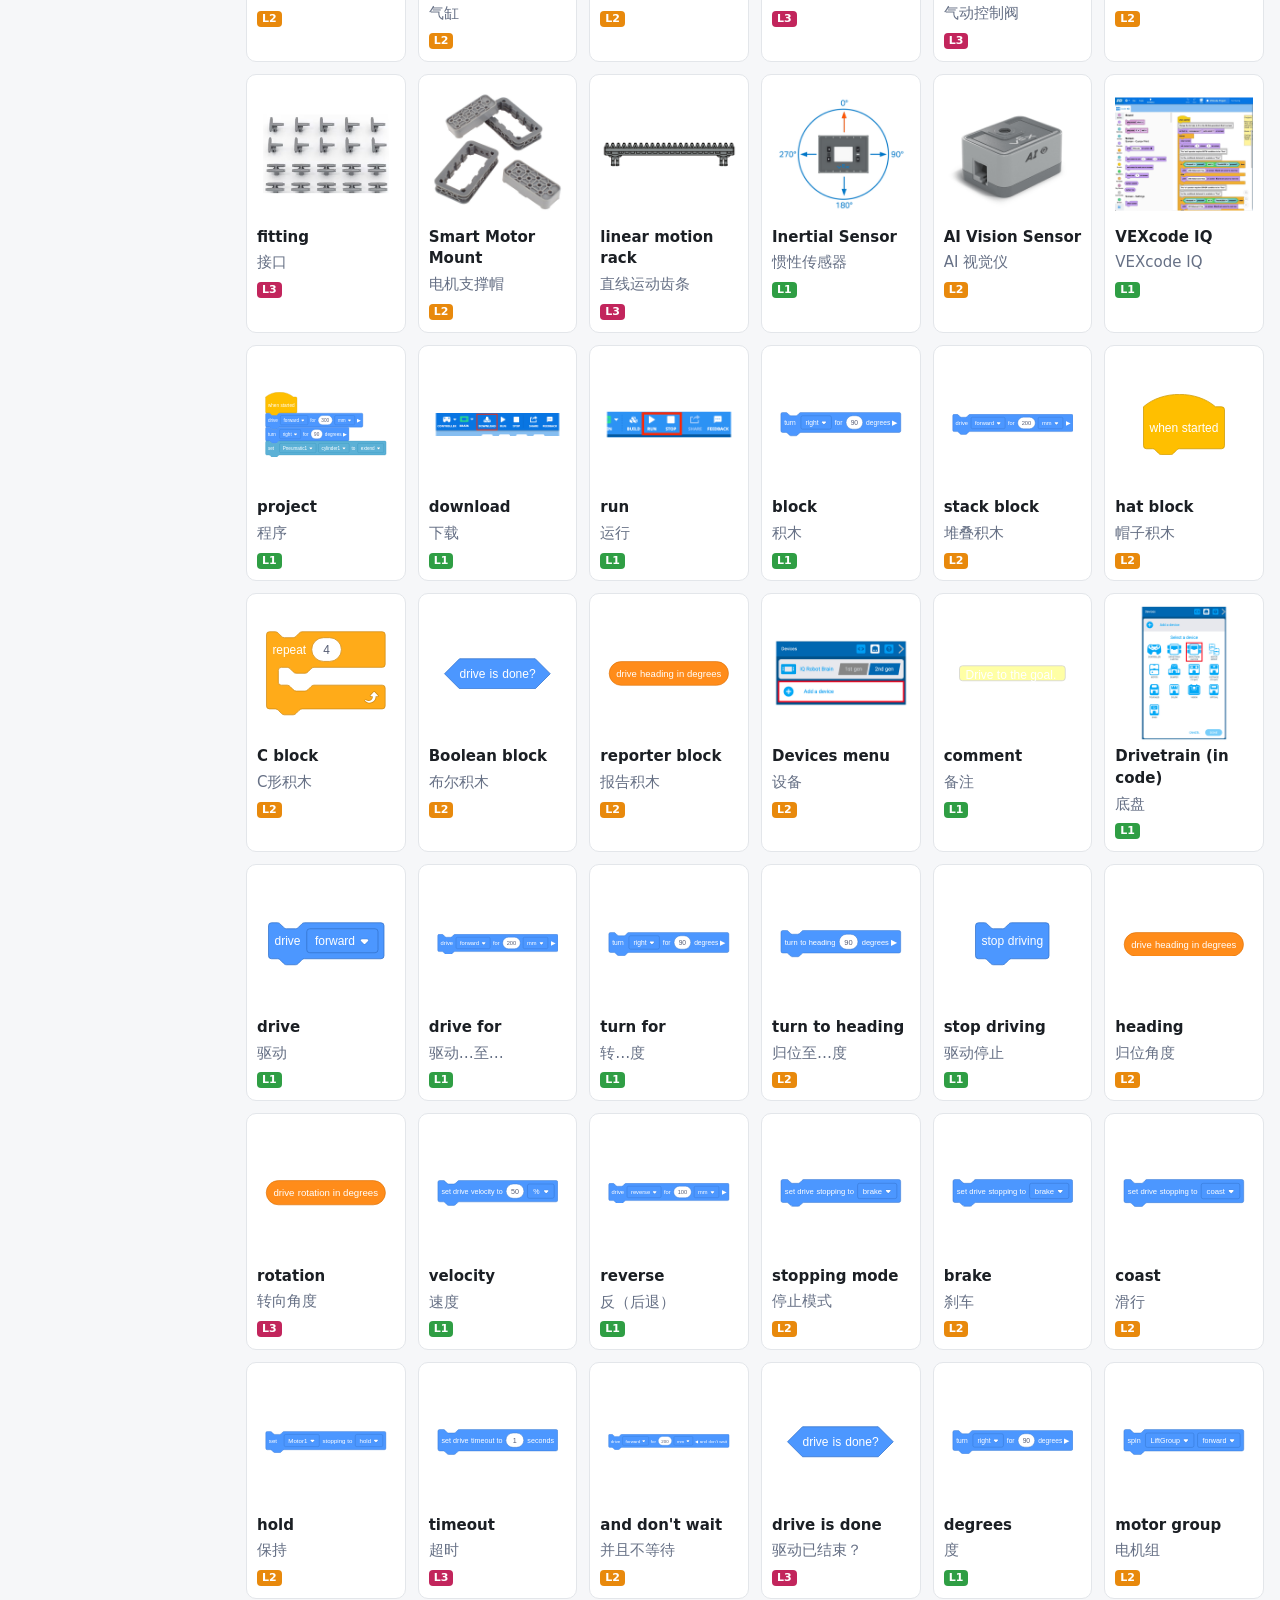
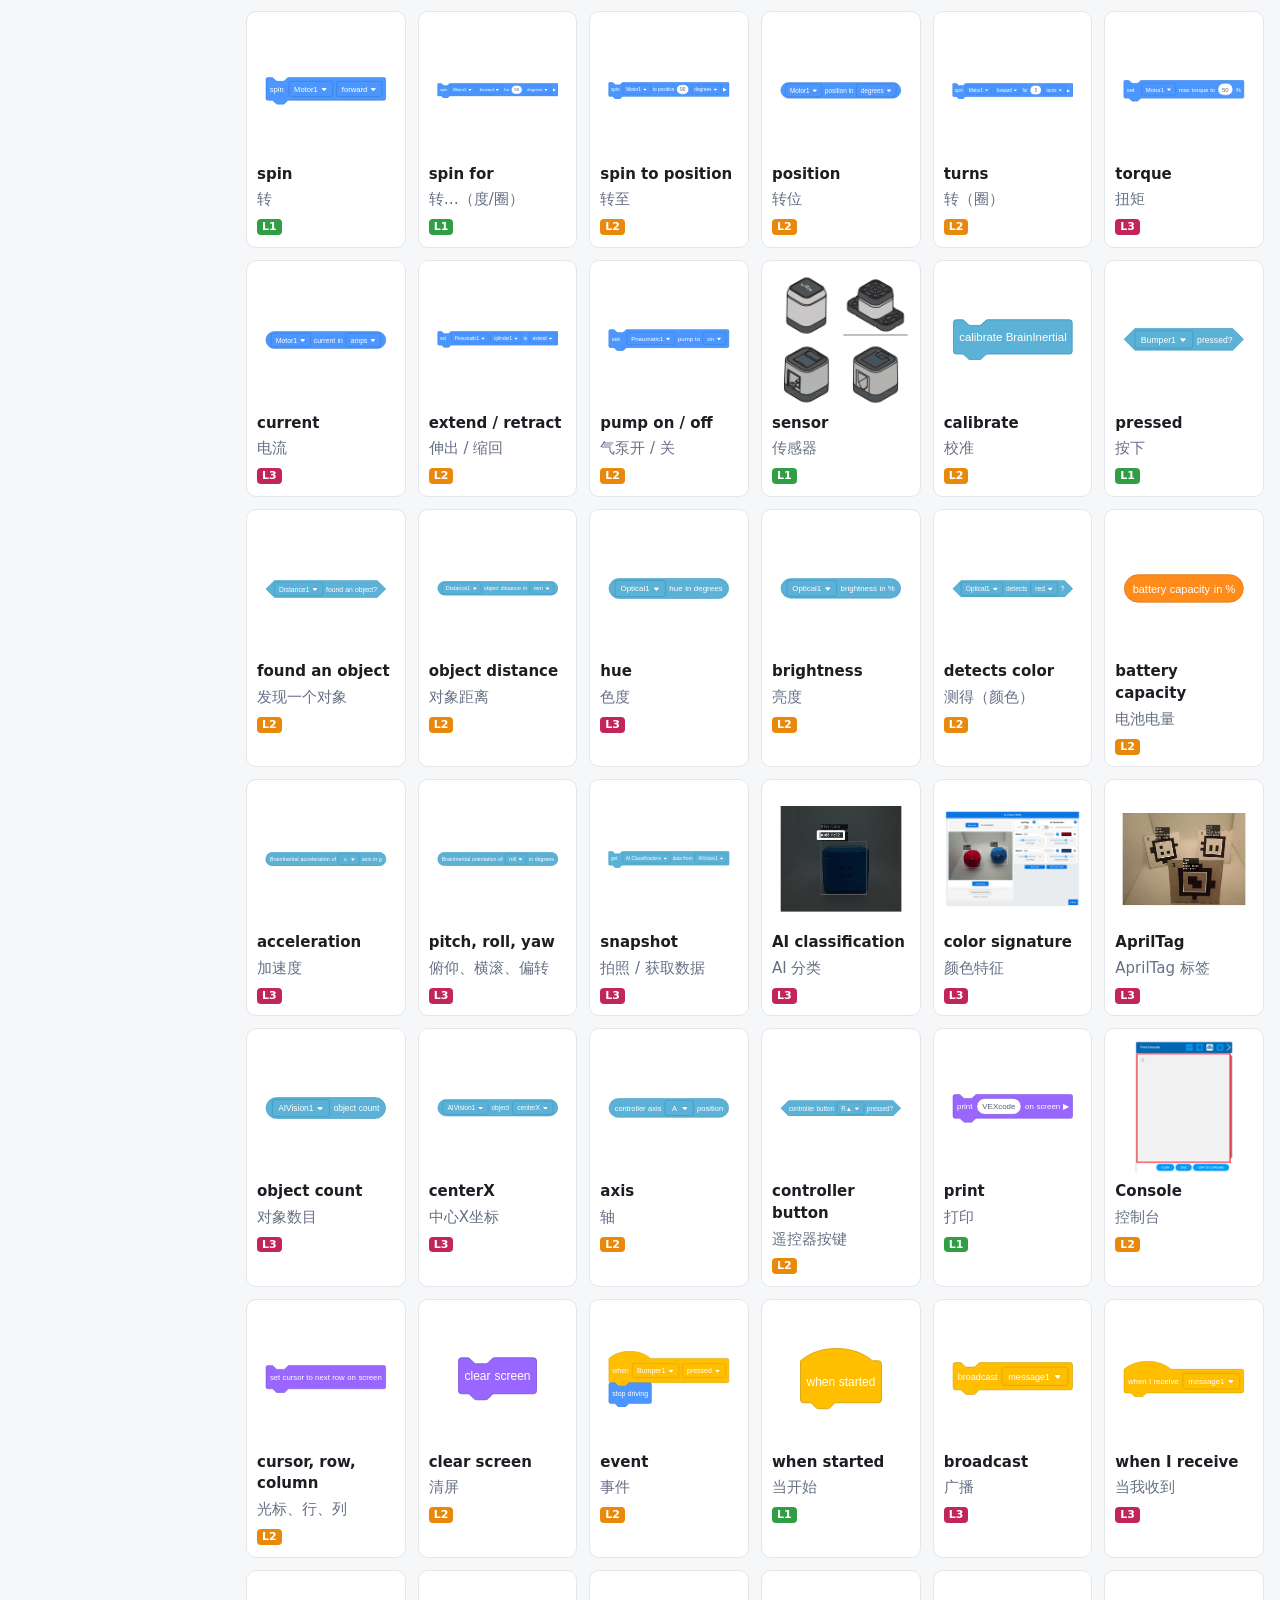
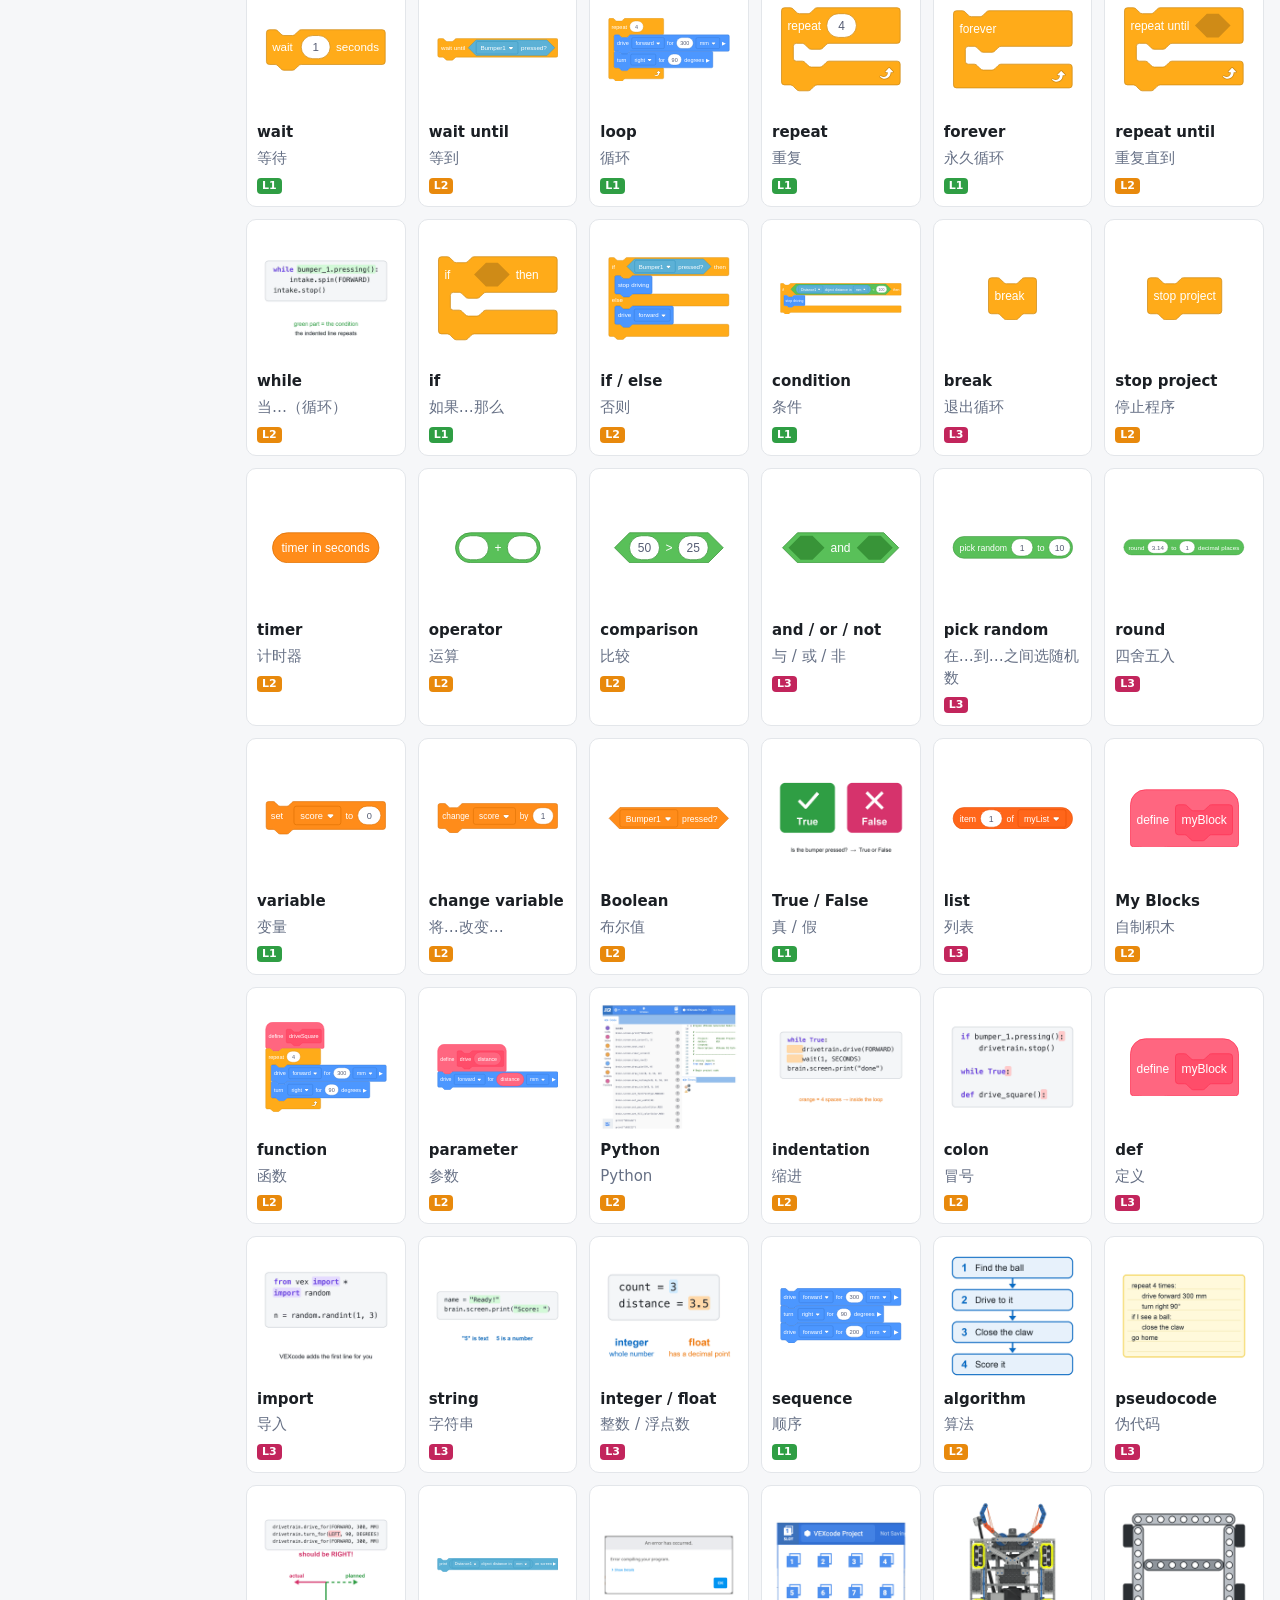
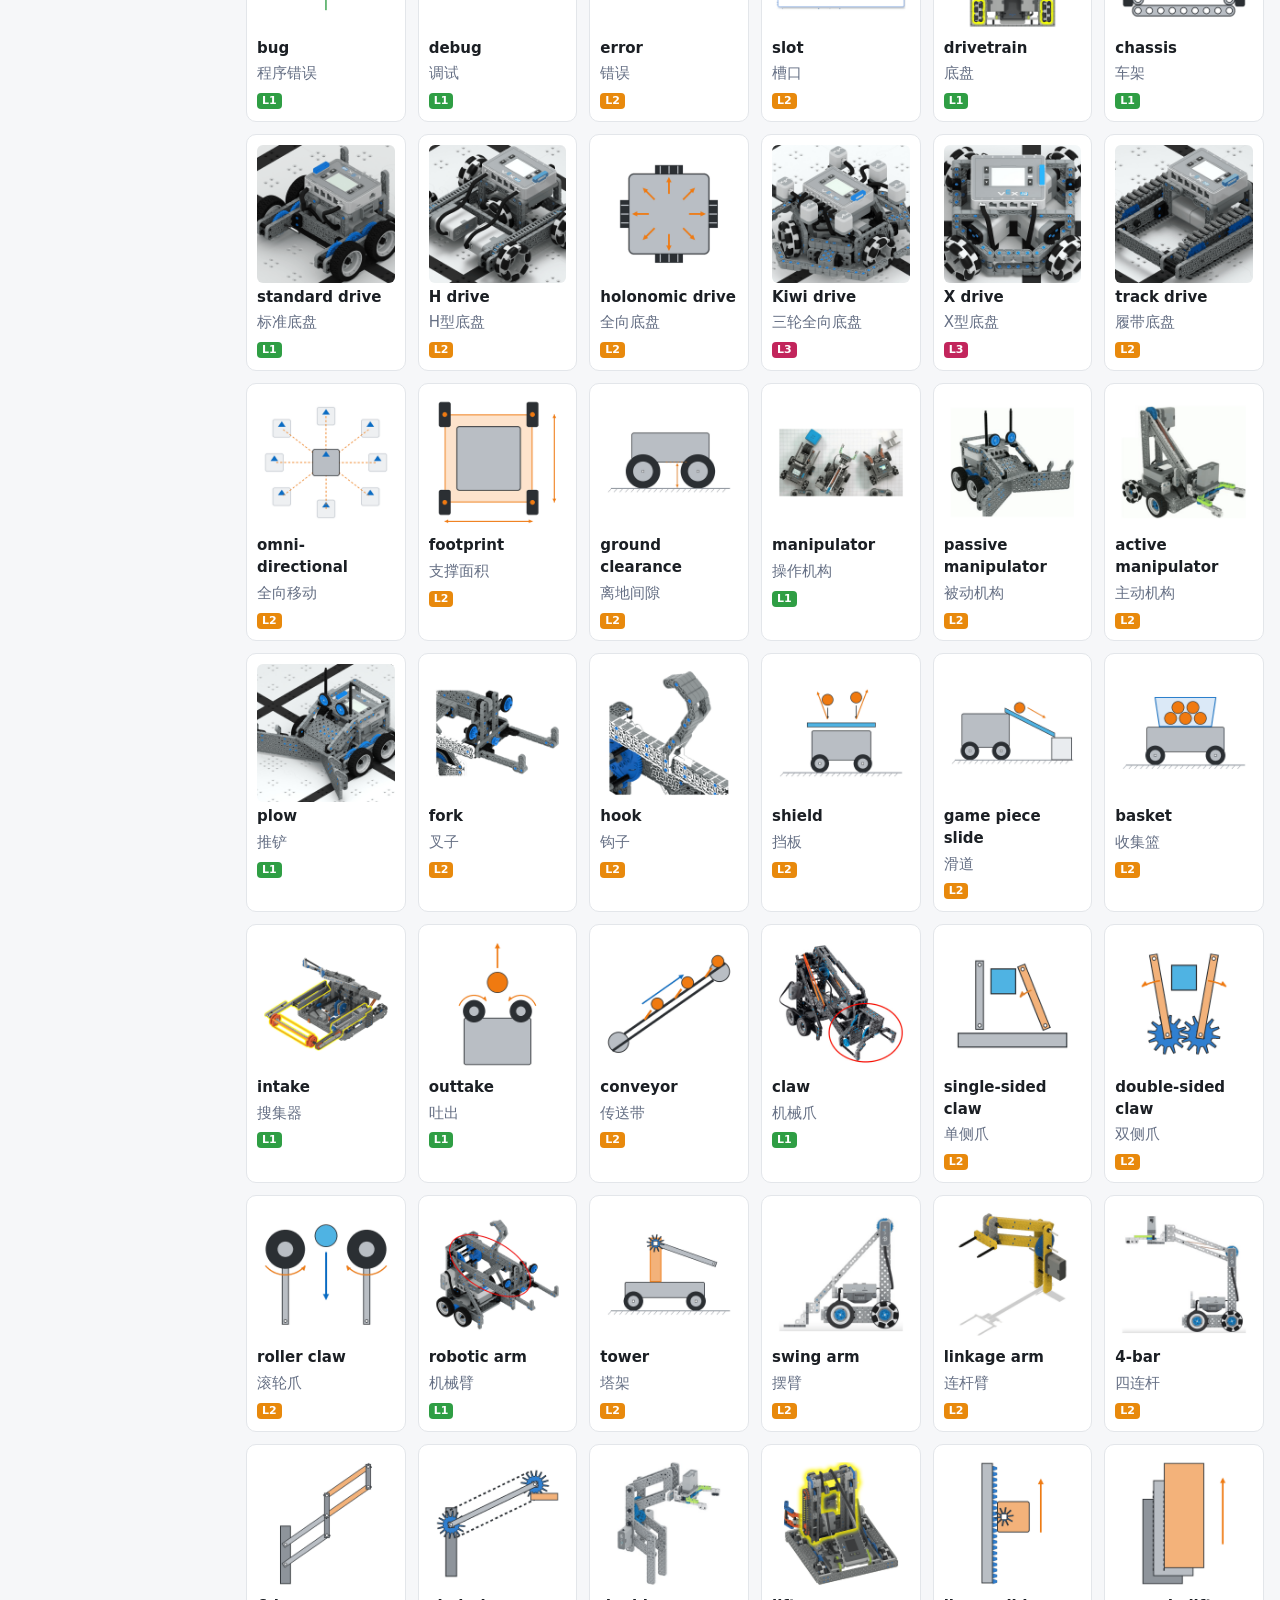
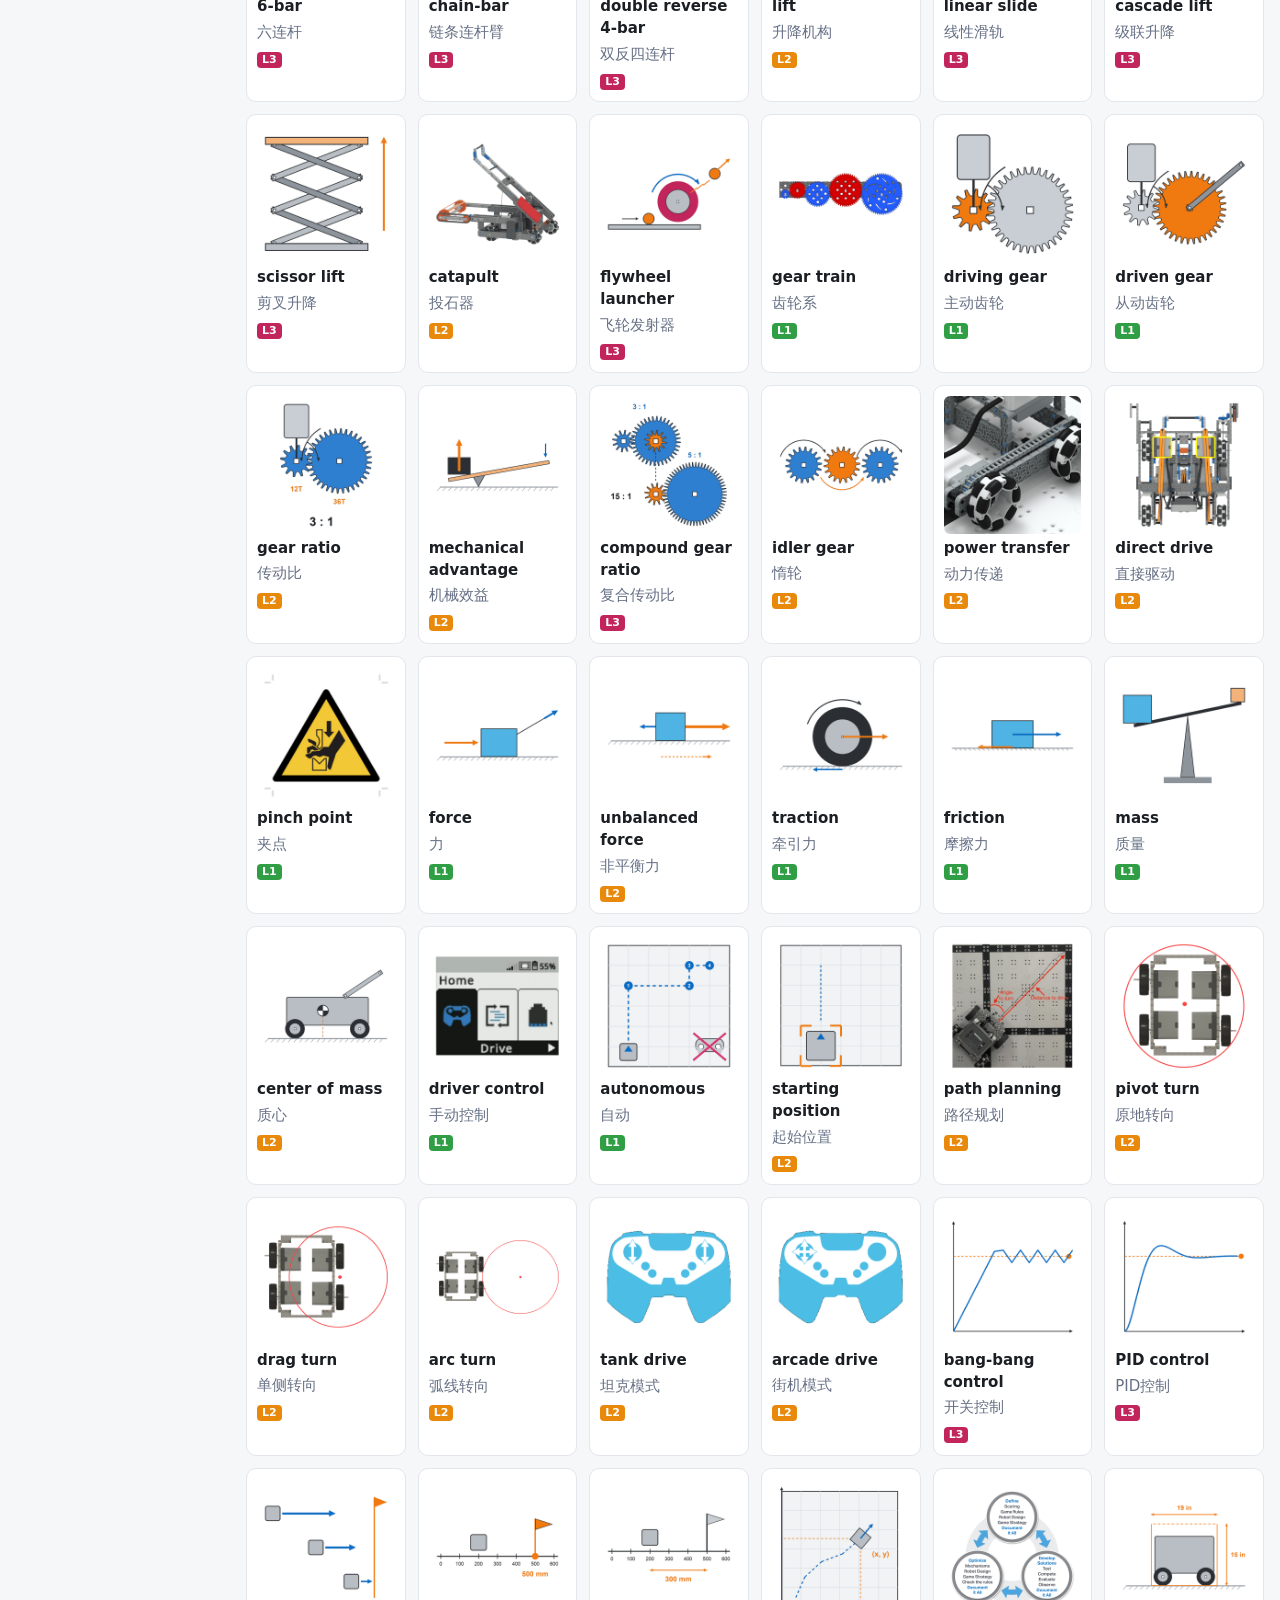
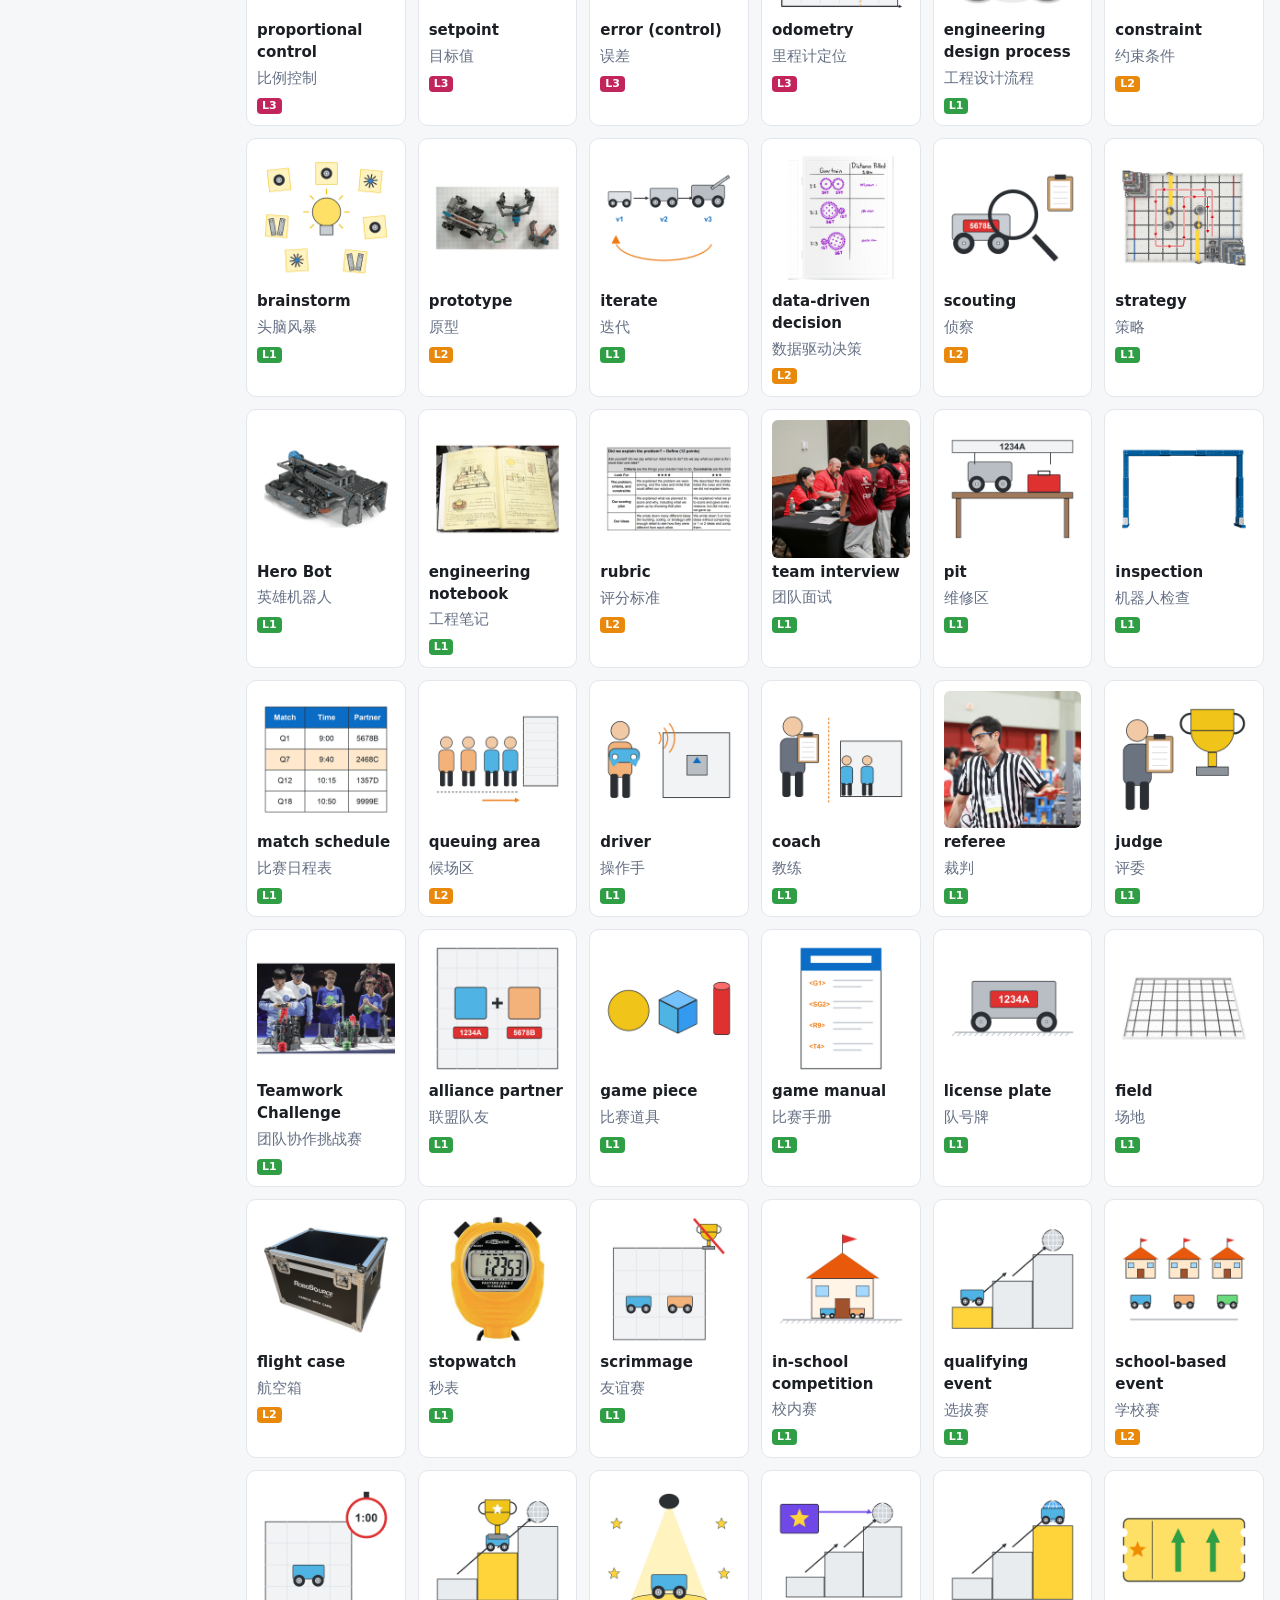
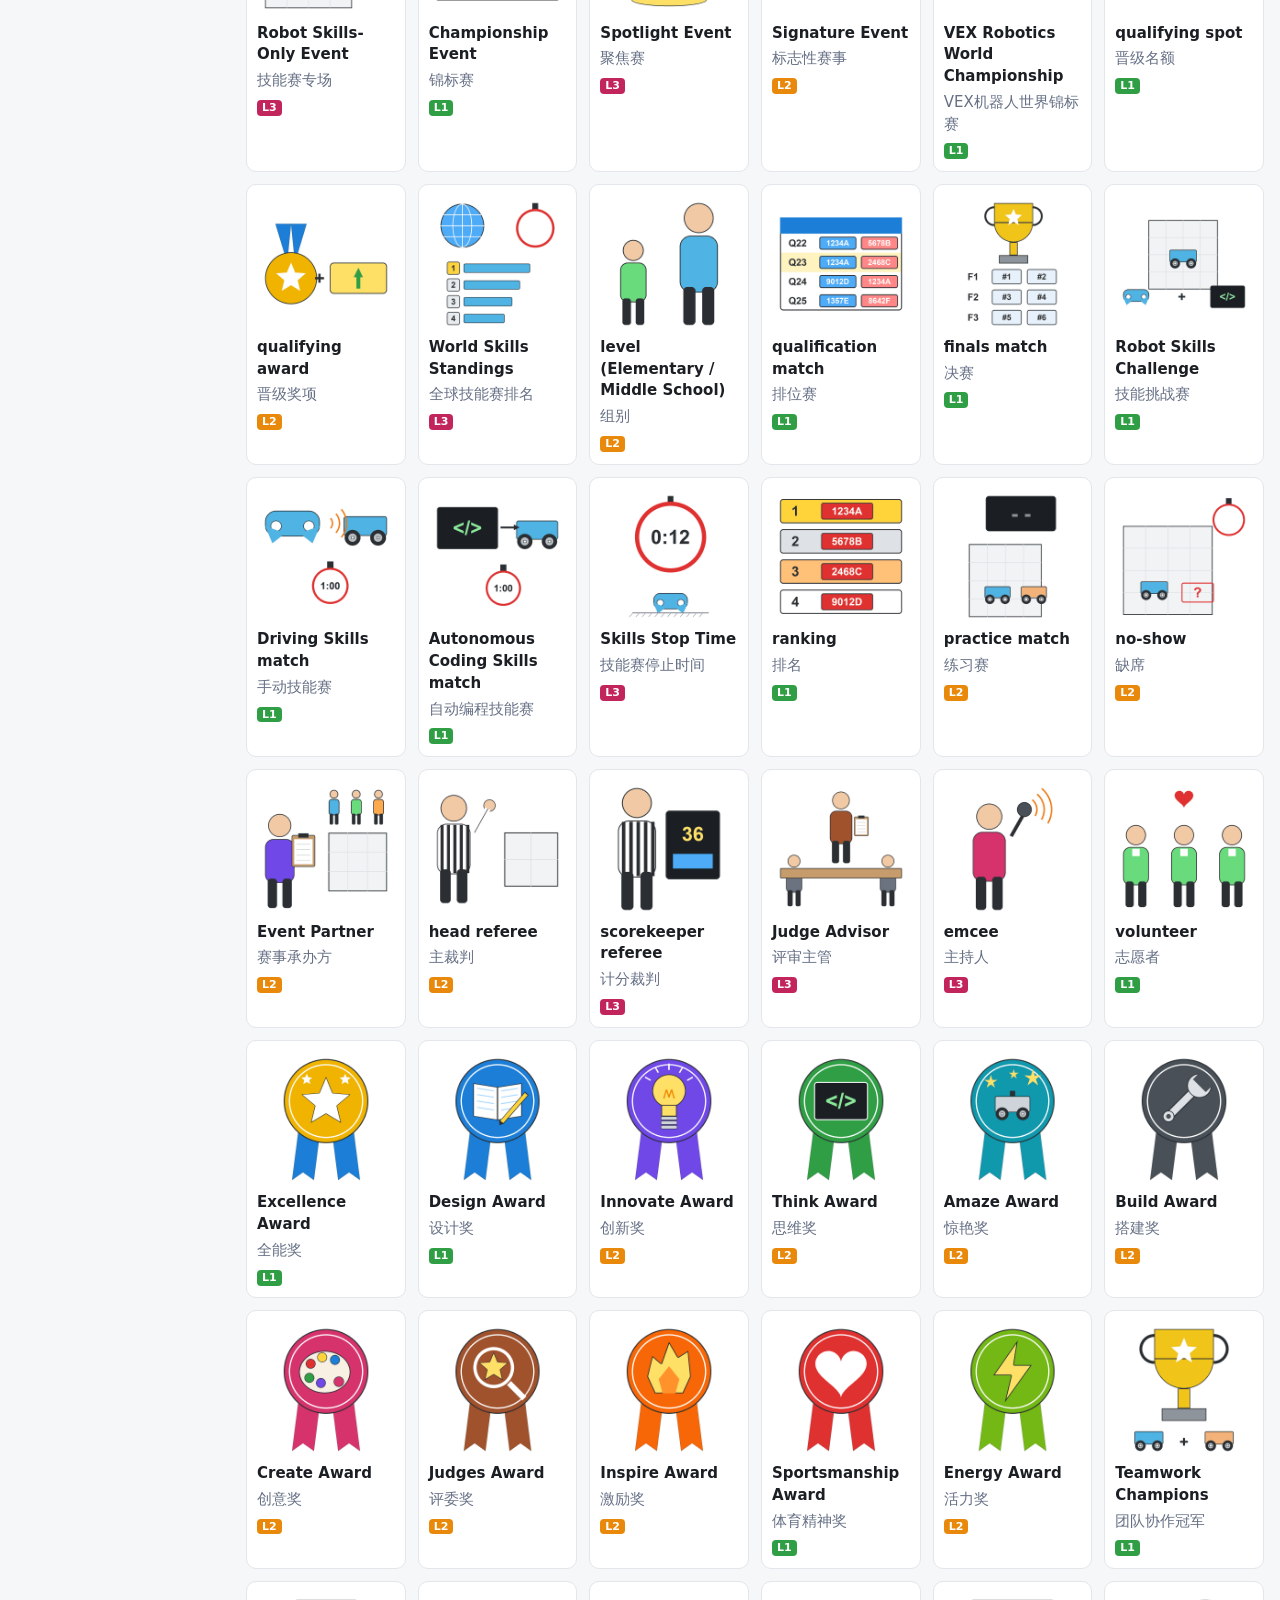
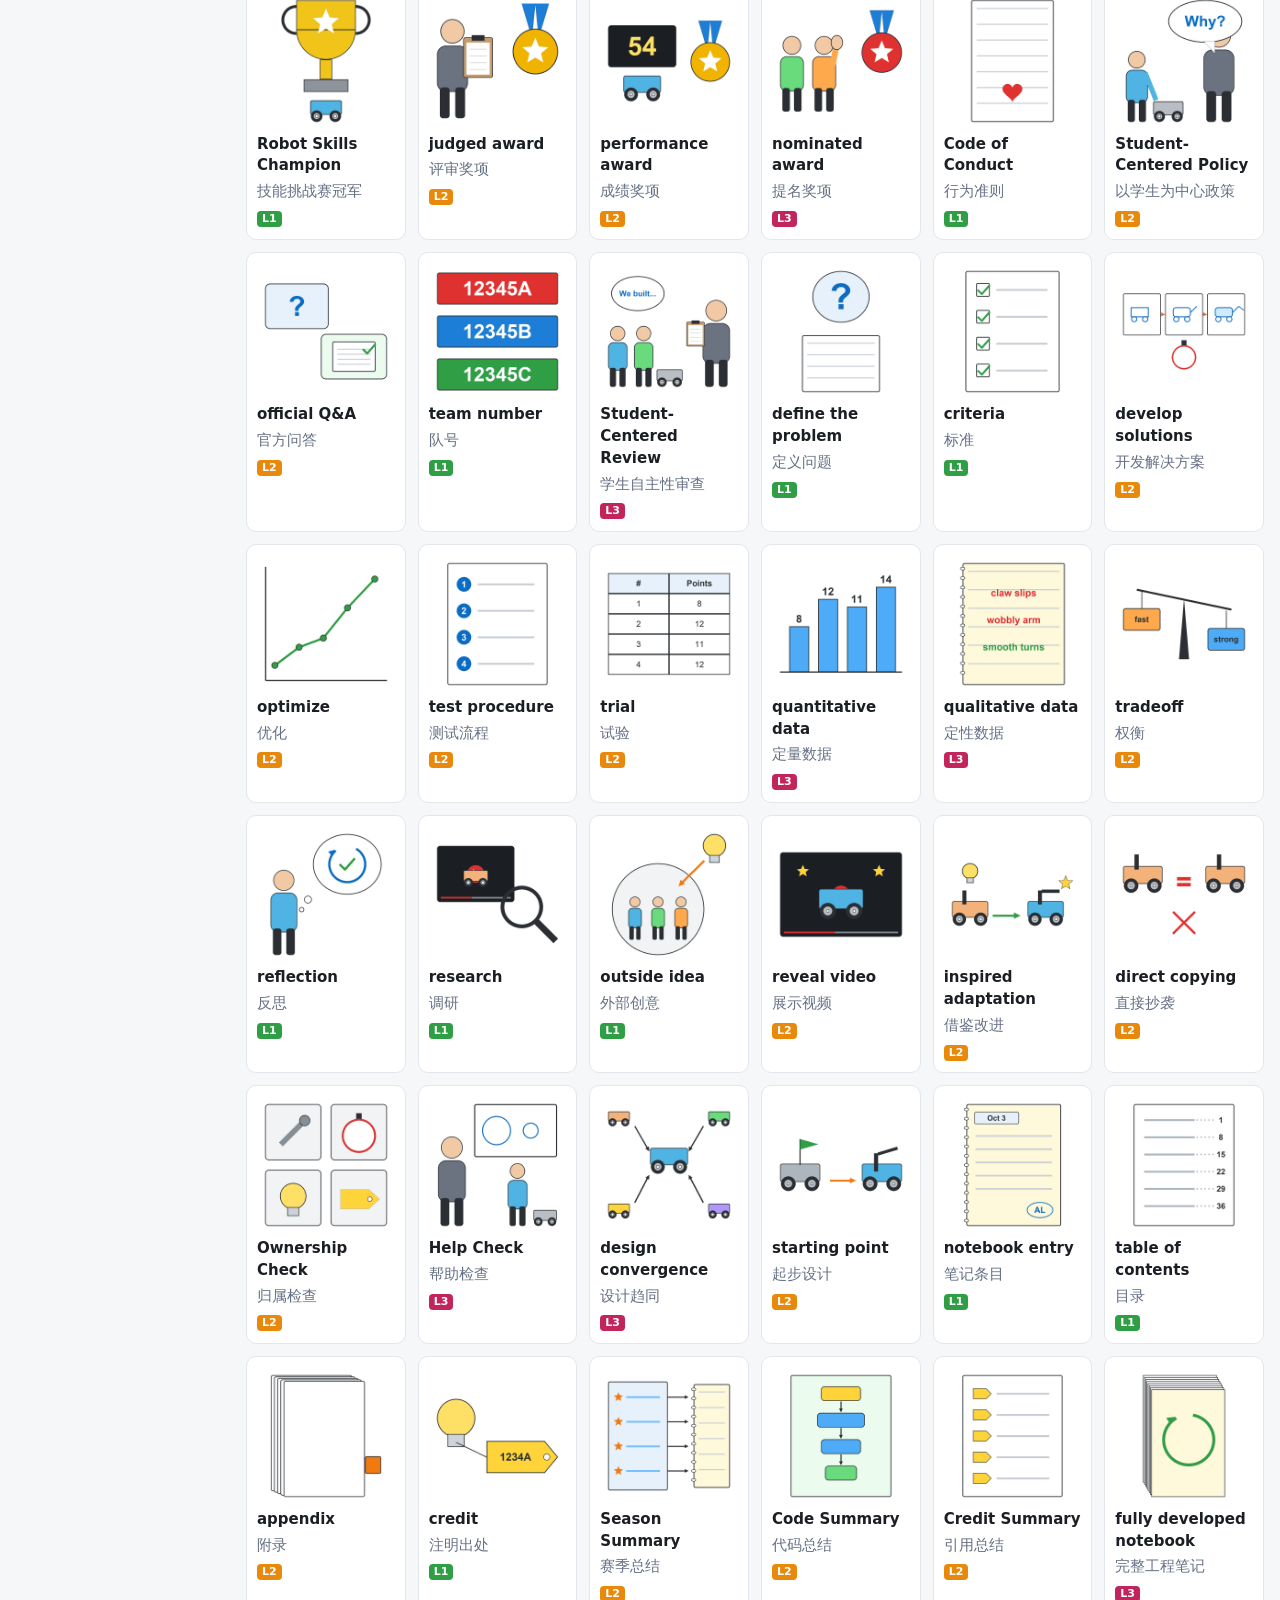
==== commit 414fe916: "App: keep the quick-reference link arrow next to the English label, not after the Chinese line Co-Au" ====
--- a/app/index.html
+++ b/app/index.html
@@ -42,7 +42,7 @@
   #refs summary:hover { background: var(--chip); }
   #refs h3 { margin: 12px 10px 2px; font-size: 11px; font-weight: 700; color: var(--ref-head); text-transform: uppercase; letter-spacing: .04em; }
   #refs a { display: block; padding: 4px 10px; font-size: 13px; }
-  #refs a::after { content: " ↗"; color: var(--muted); font-size: 11px; }
+  #refs .ext { color: var(--muted); font-size: 11px; }
   #refs a.key { font-weight: 600; }
   nav .sub-zh { display: block; font-size: 11.5px; font-weight: 400; color: var(--muted); line-height: 1.25; }
   .hide-zh nav .sub-zh, .hide-zh #refs .zh-text { display: none; }
@@ -220,7 +220,7 @@
 
 function buildRefs() {
   document.getElementById("refs-list").innerHTML = REFS.map(([group, gzh, links]) => `<h3>${esc(group)} <span class="zh-text">${esc(gzh)}</span></h3>` +
-    links.map(([label, zh, url, key]) => `<a href="${esc(url)}" target="_blank" rel="noopener"${key ? ' class="key"' : ""}>${key ? '<span class="star">★</span>' : ""}${esc(label)}<span class="sub-zh zh-text">${esc(zh)}</span></a>`).join("")).join("");
+    links.map(([label, zh, url, key]) => `<a href="${esc(url)}" target="_blank" rel="noopener"${key ? ' class="key"' : ""}>${key ? '<span class="star">★</span>' : ""}${esc(label)} <span class="ext">↗</span><span class="sub-zh zh-text">${esc(zh)}</span></a>`).join("")).join("");
   // Open on wide screens; on phones it starts folded so the term list stays near the top.
   document.getElementById("refs").open = window.matchMedia("(min-width: 701px)").matches;
 }
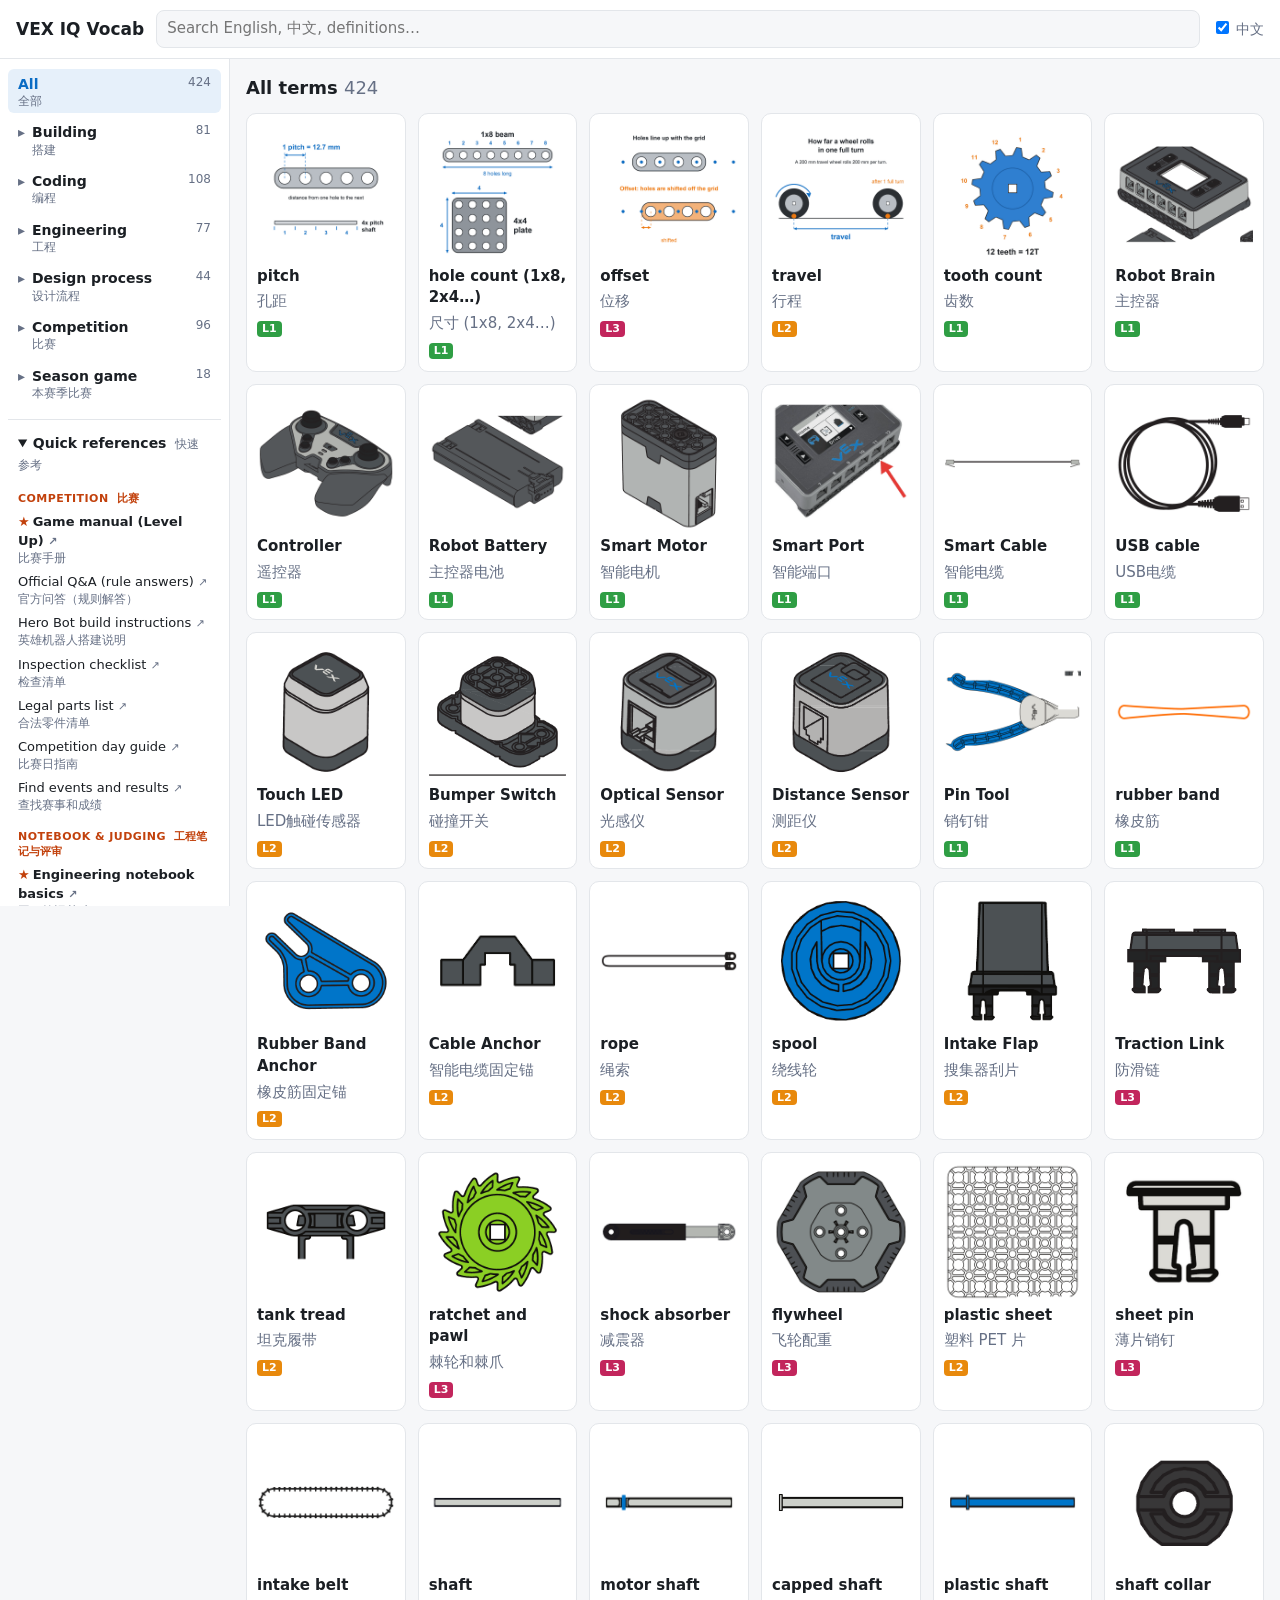
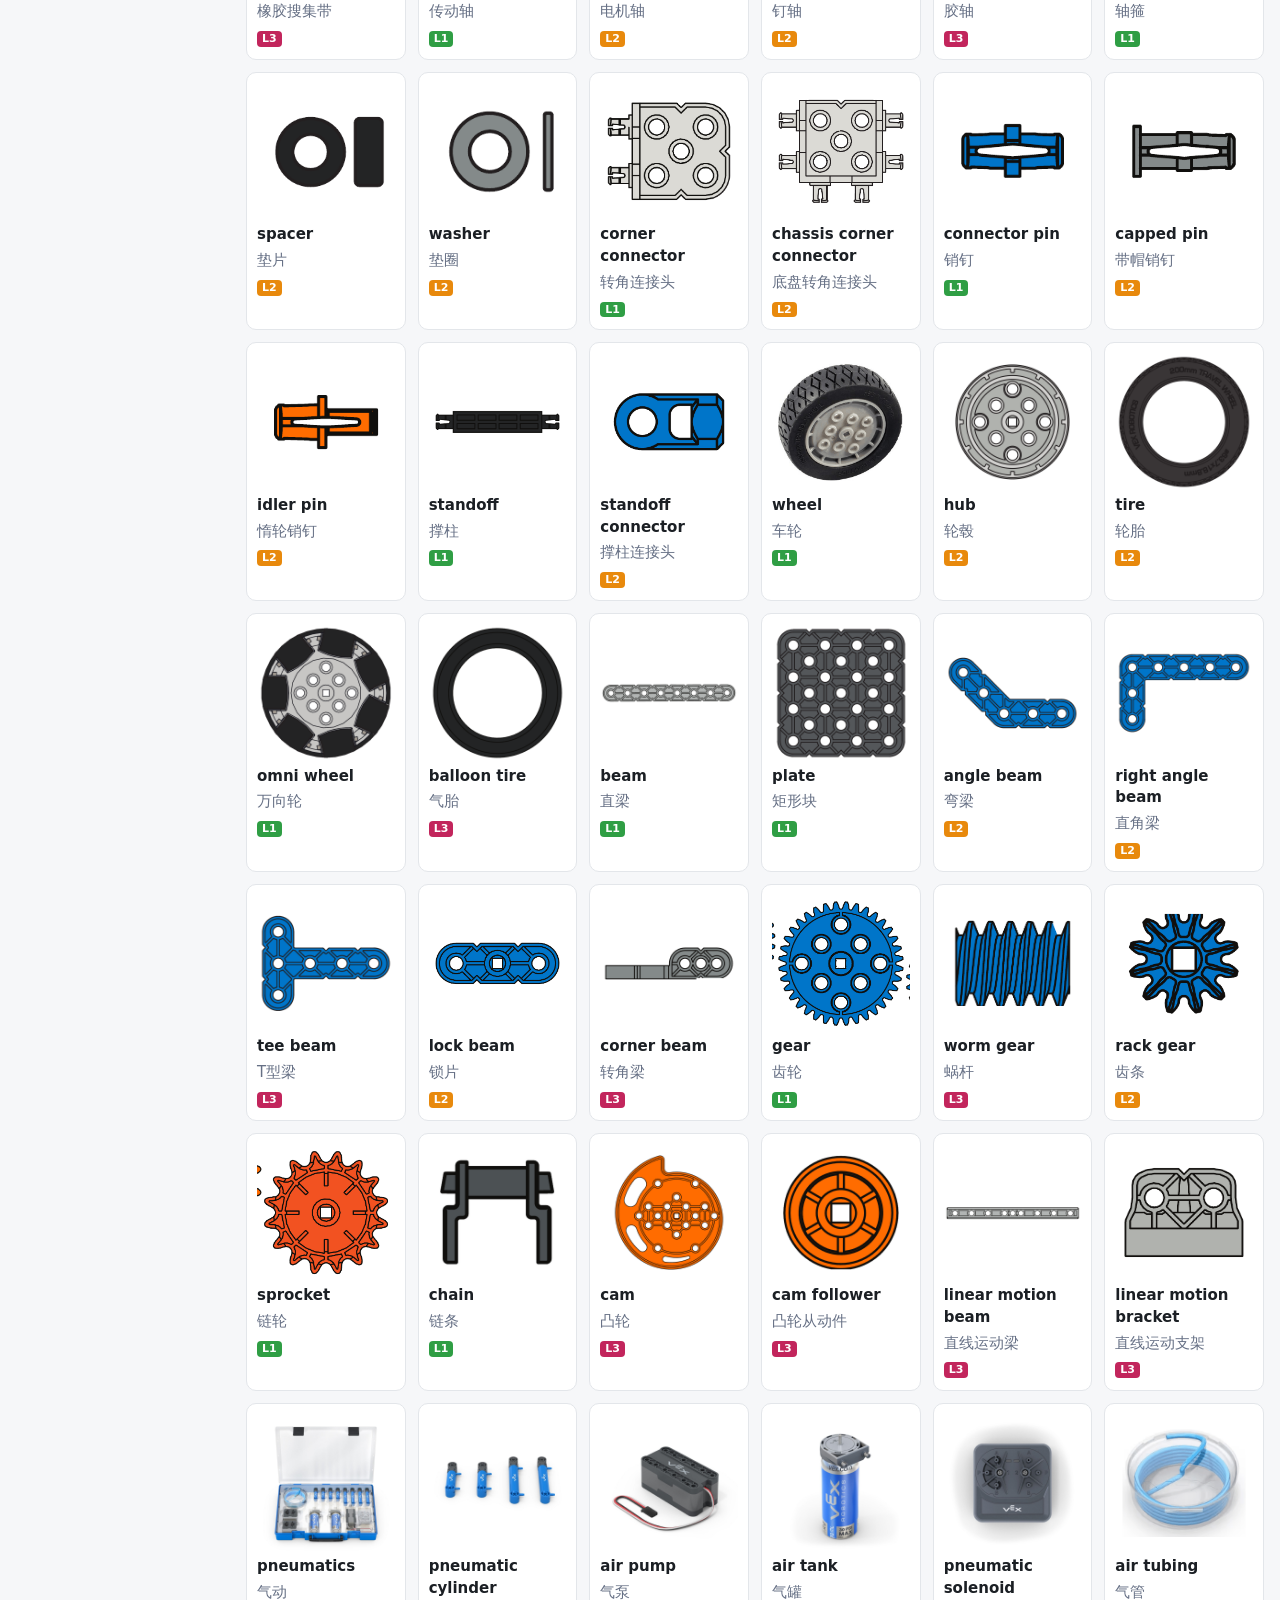
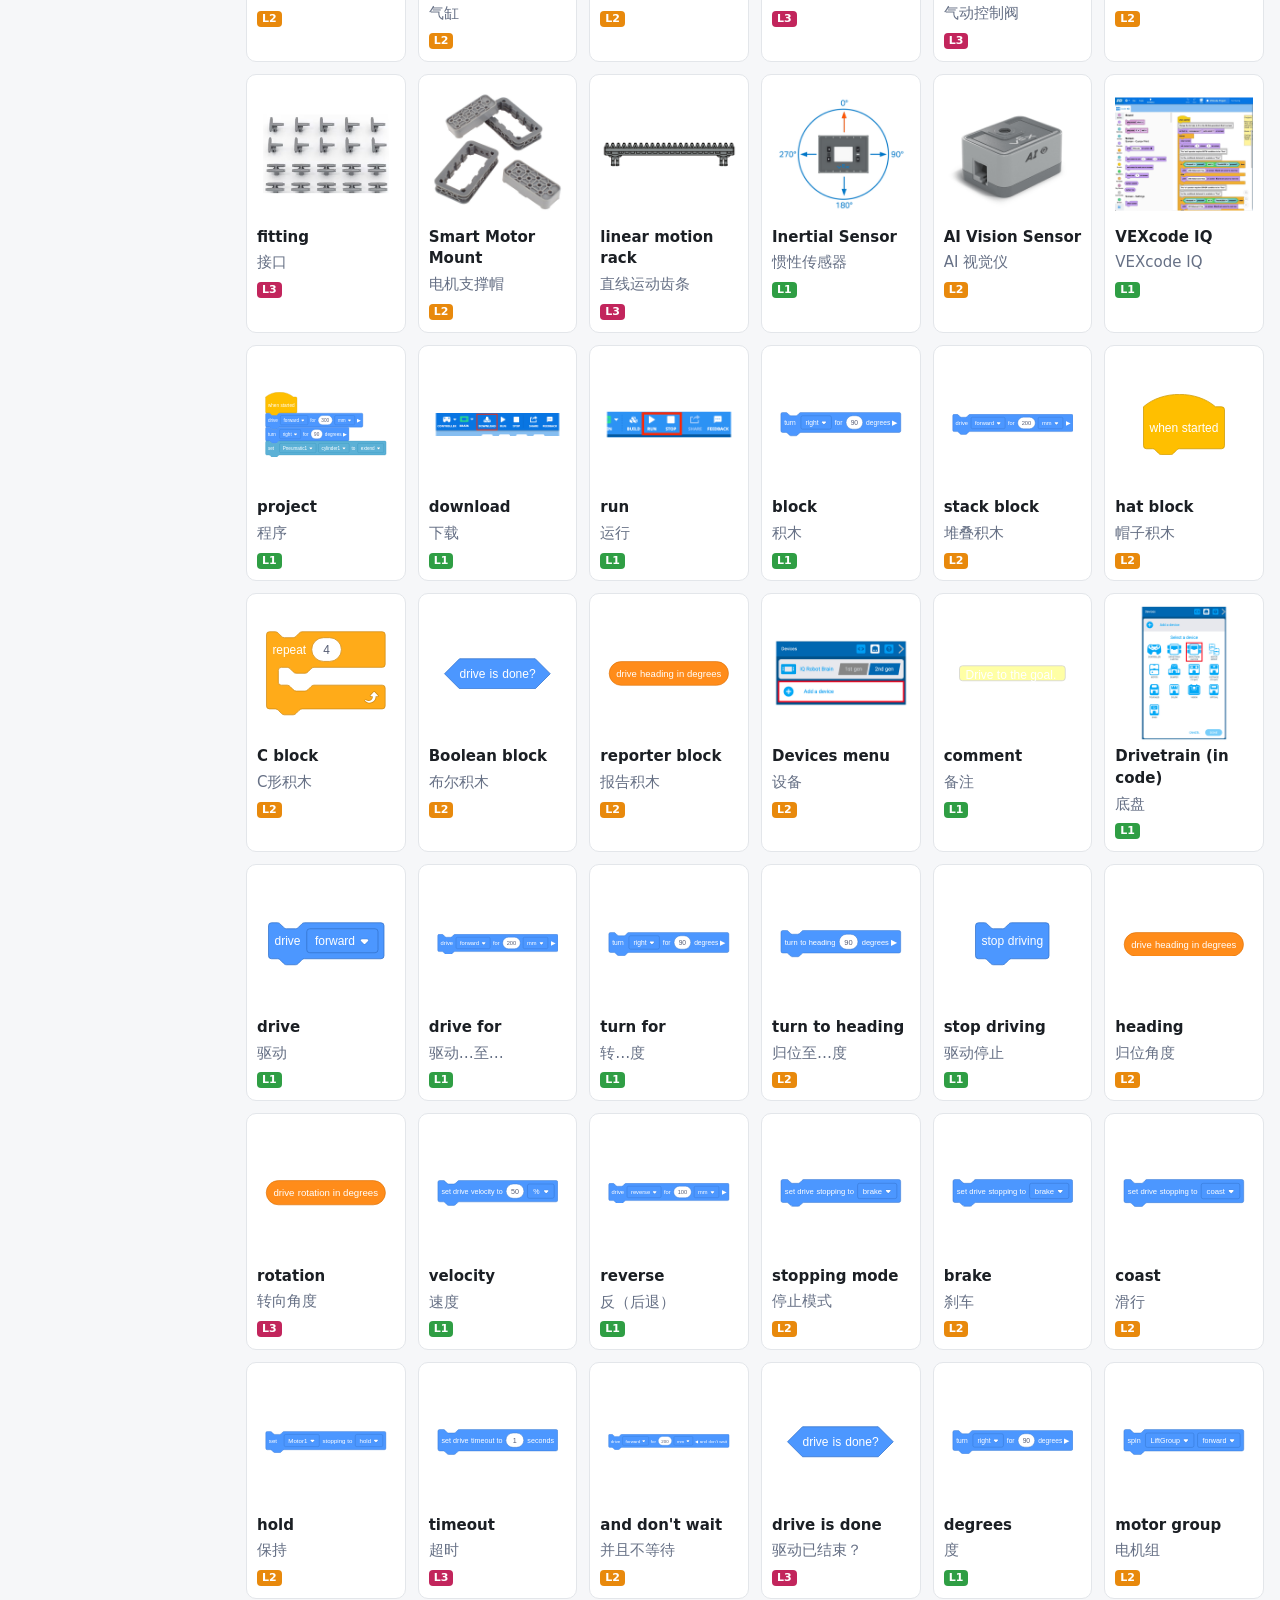
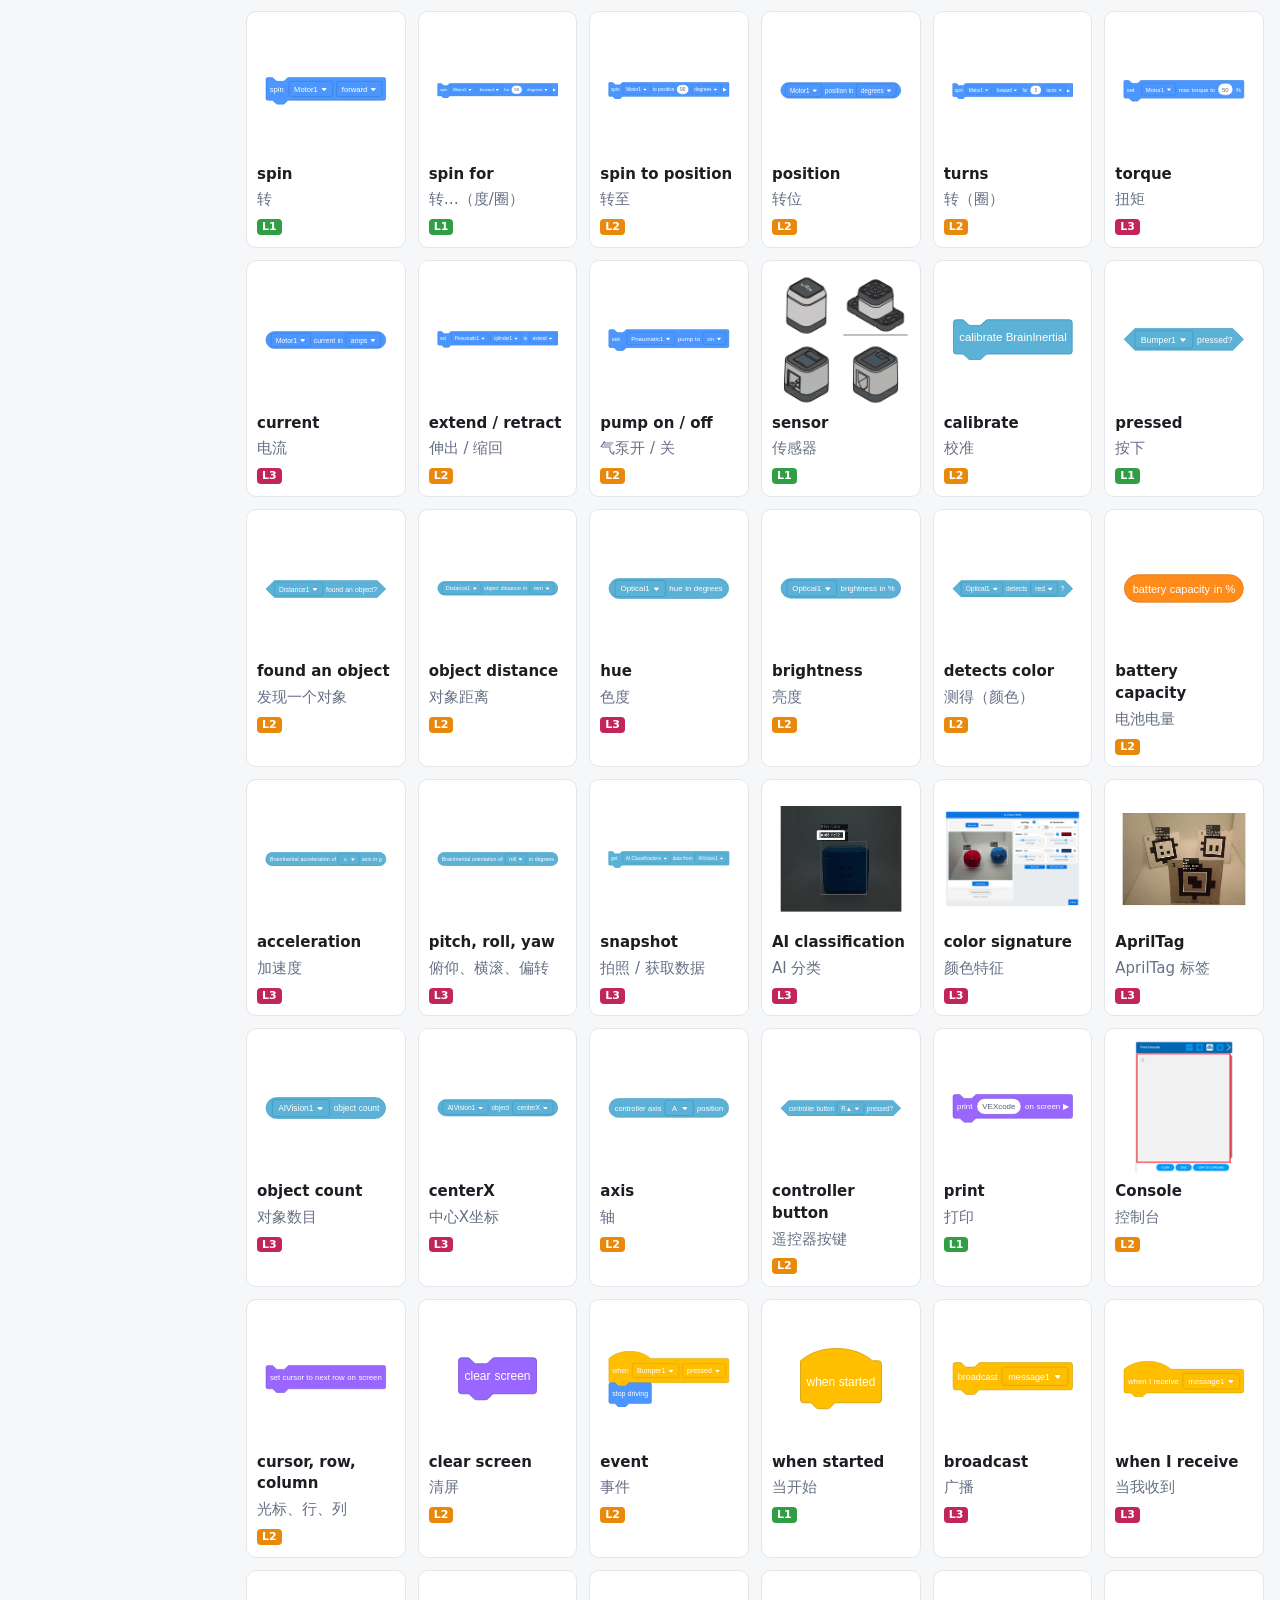
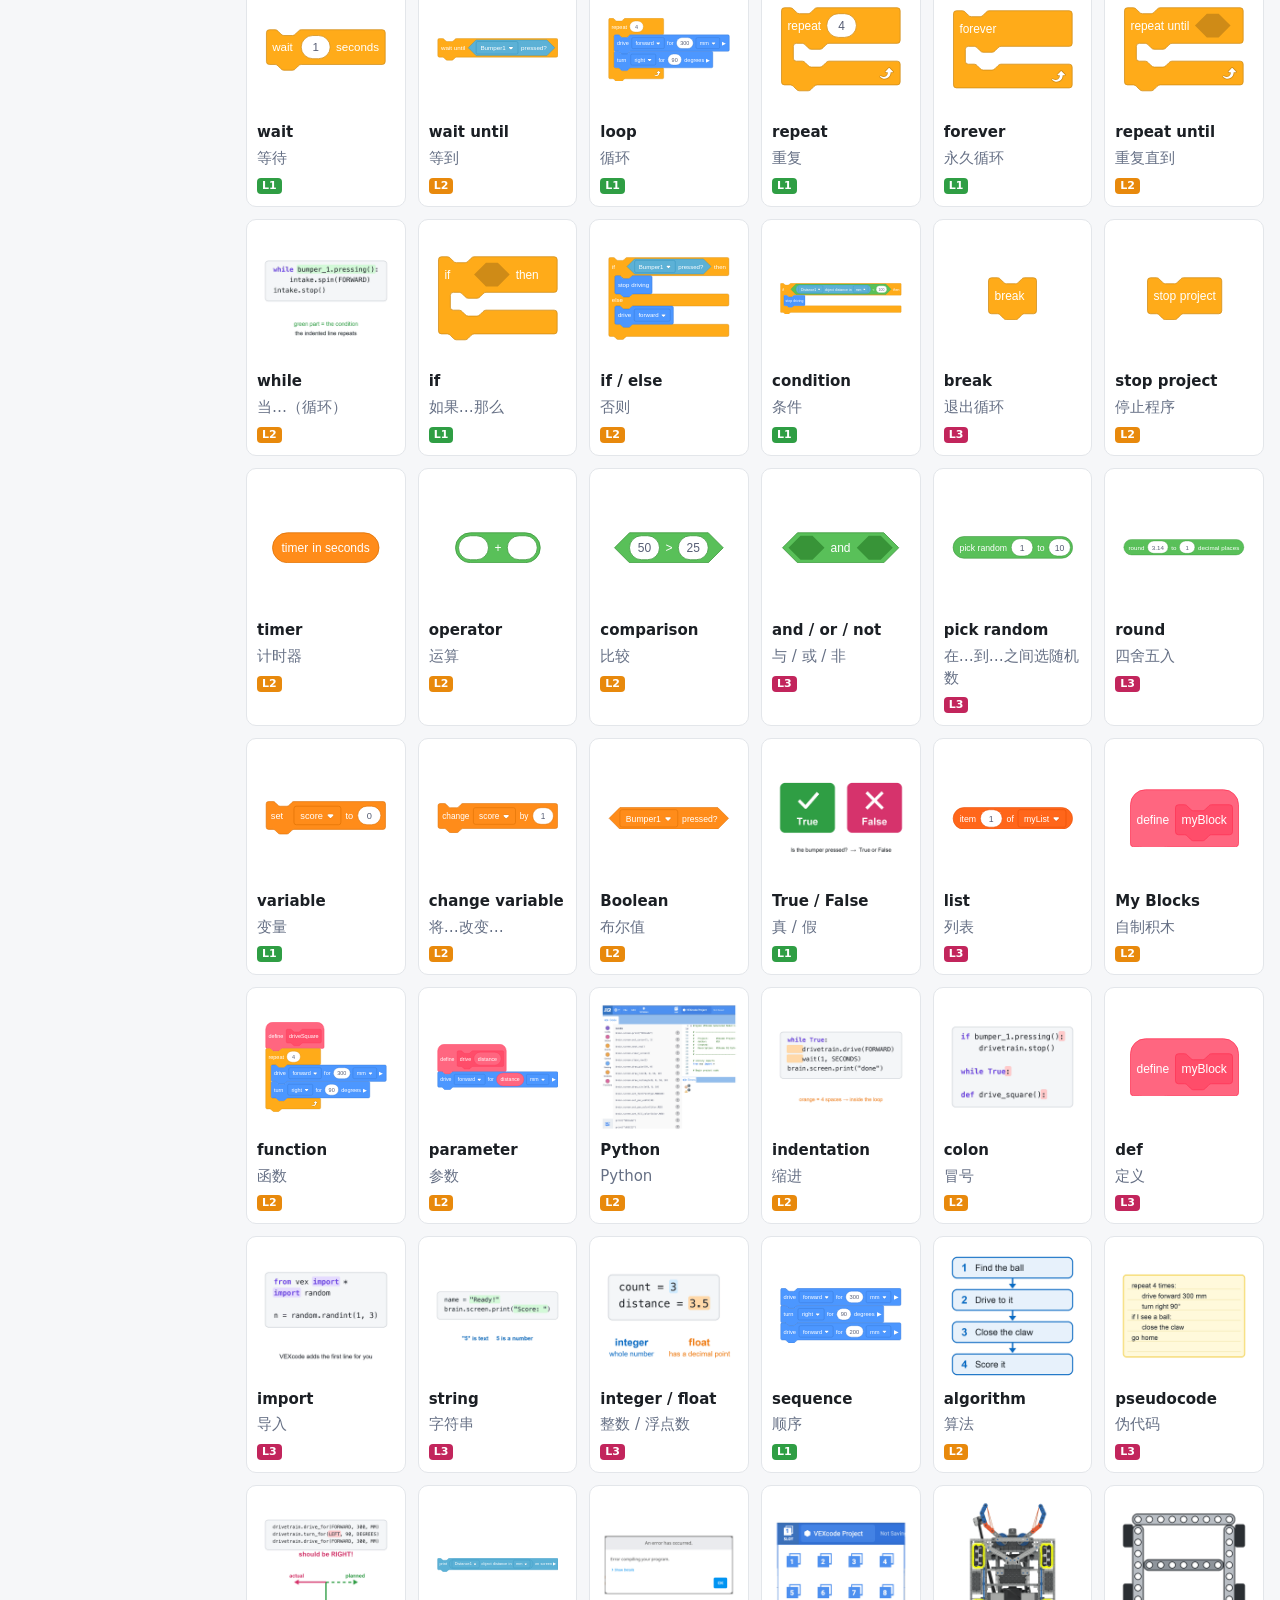
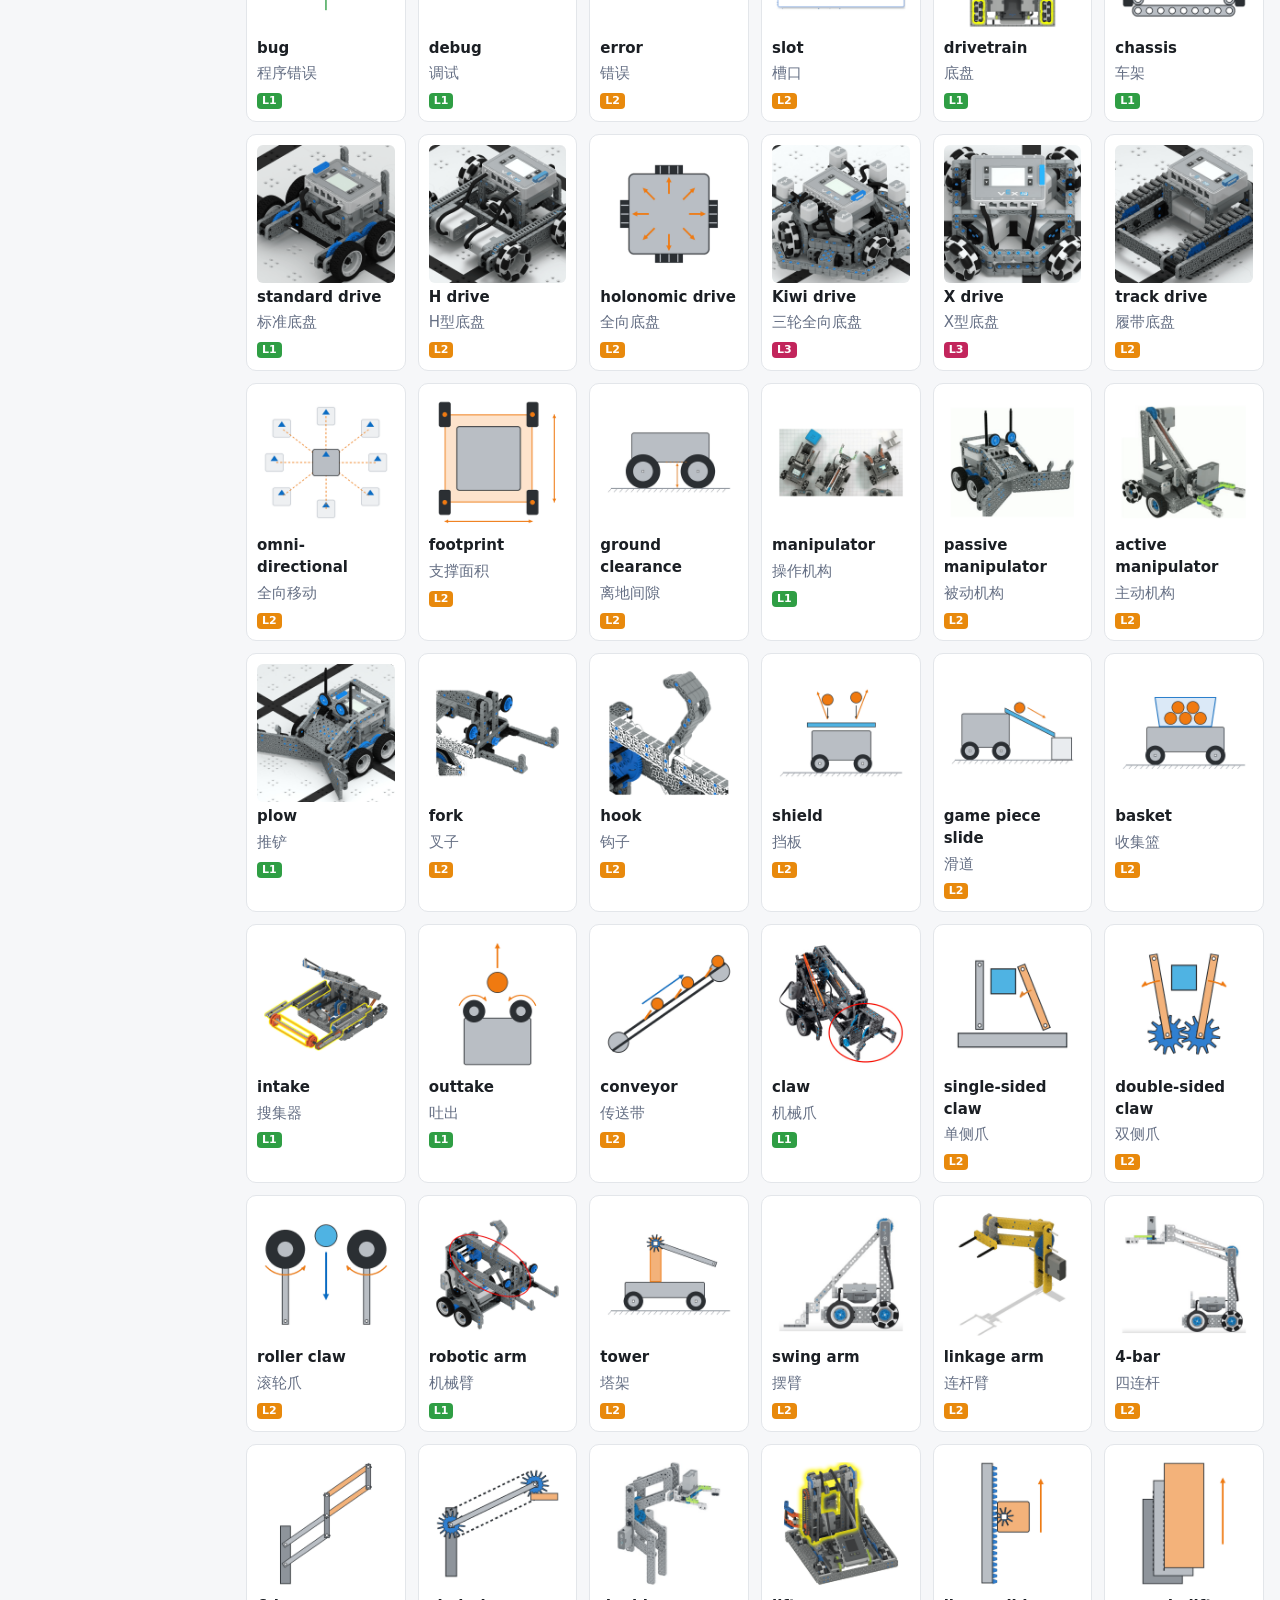
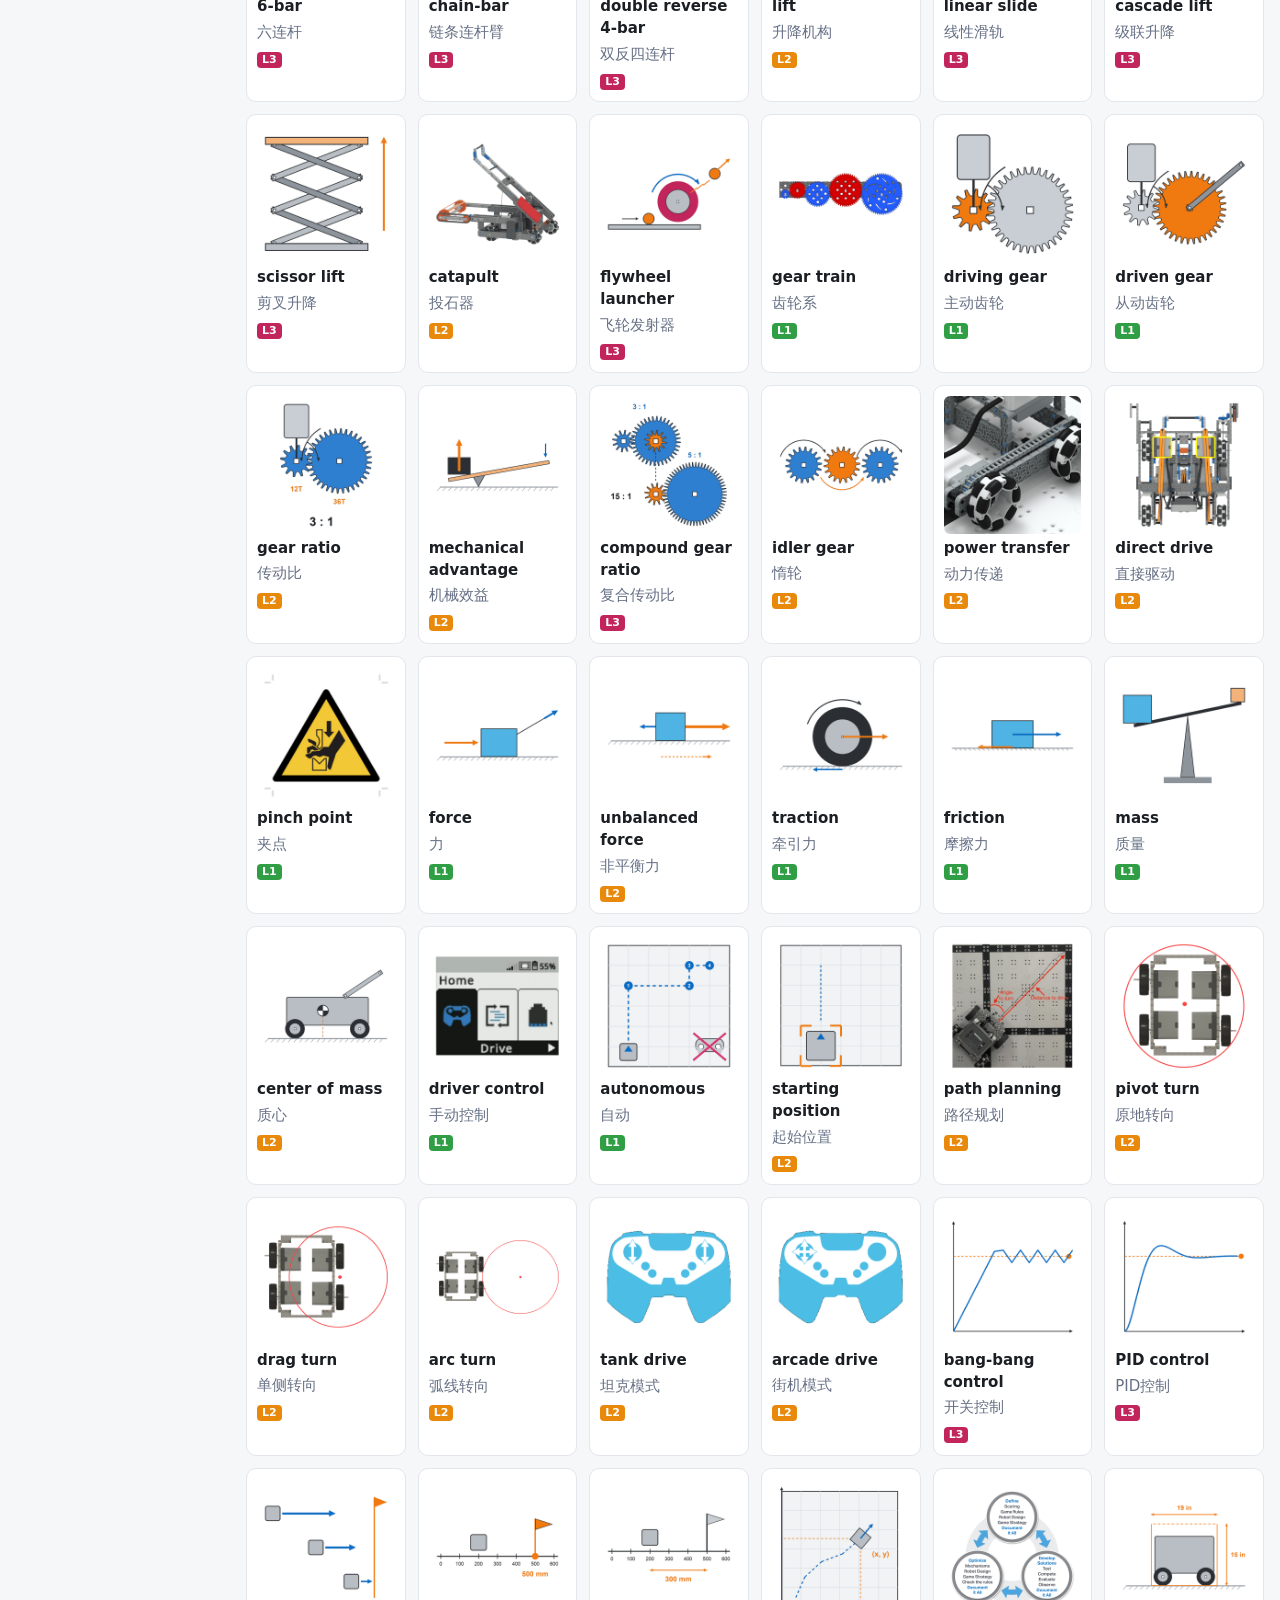
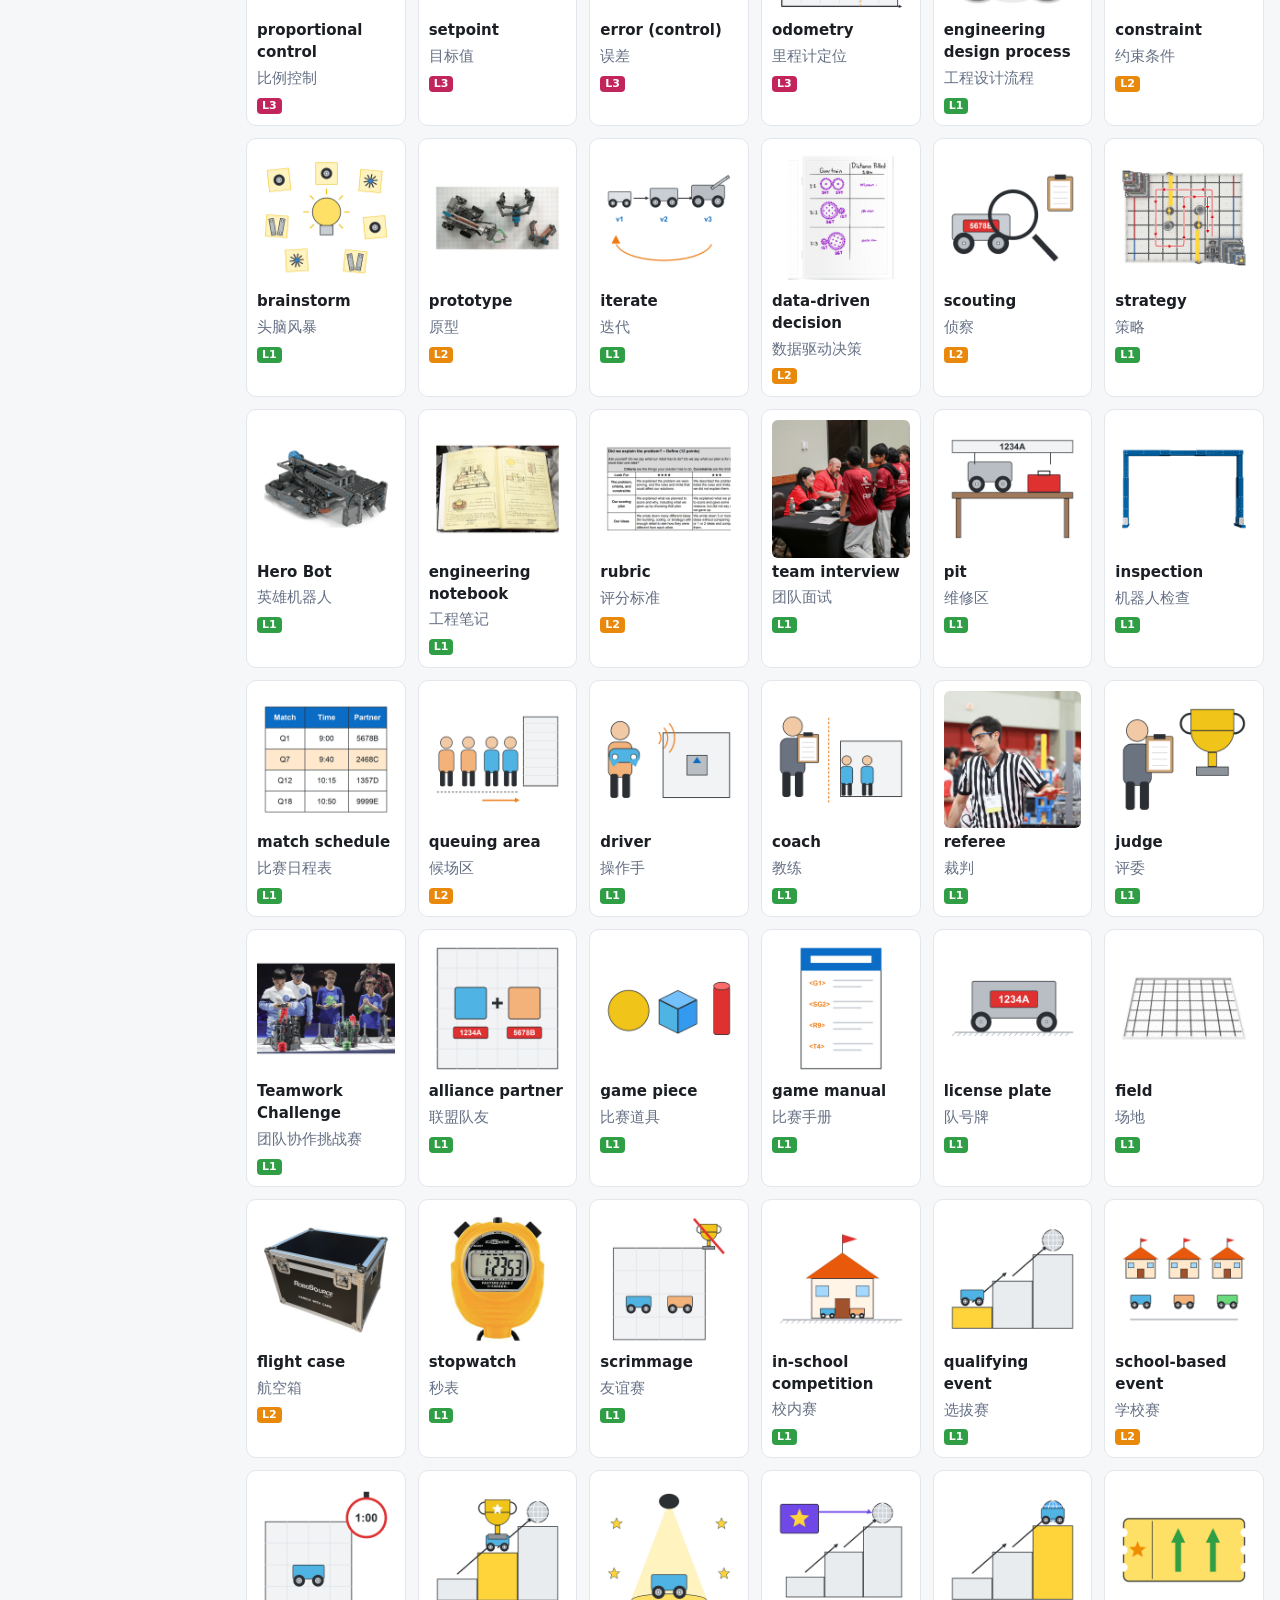
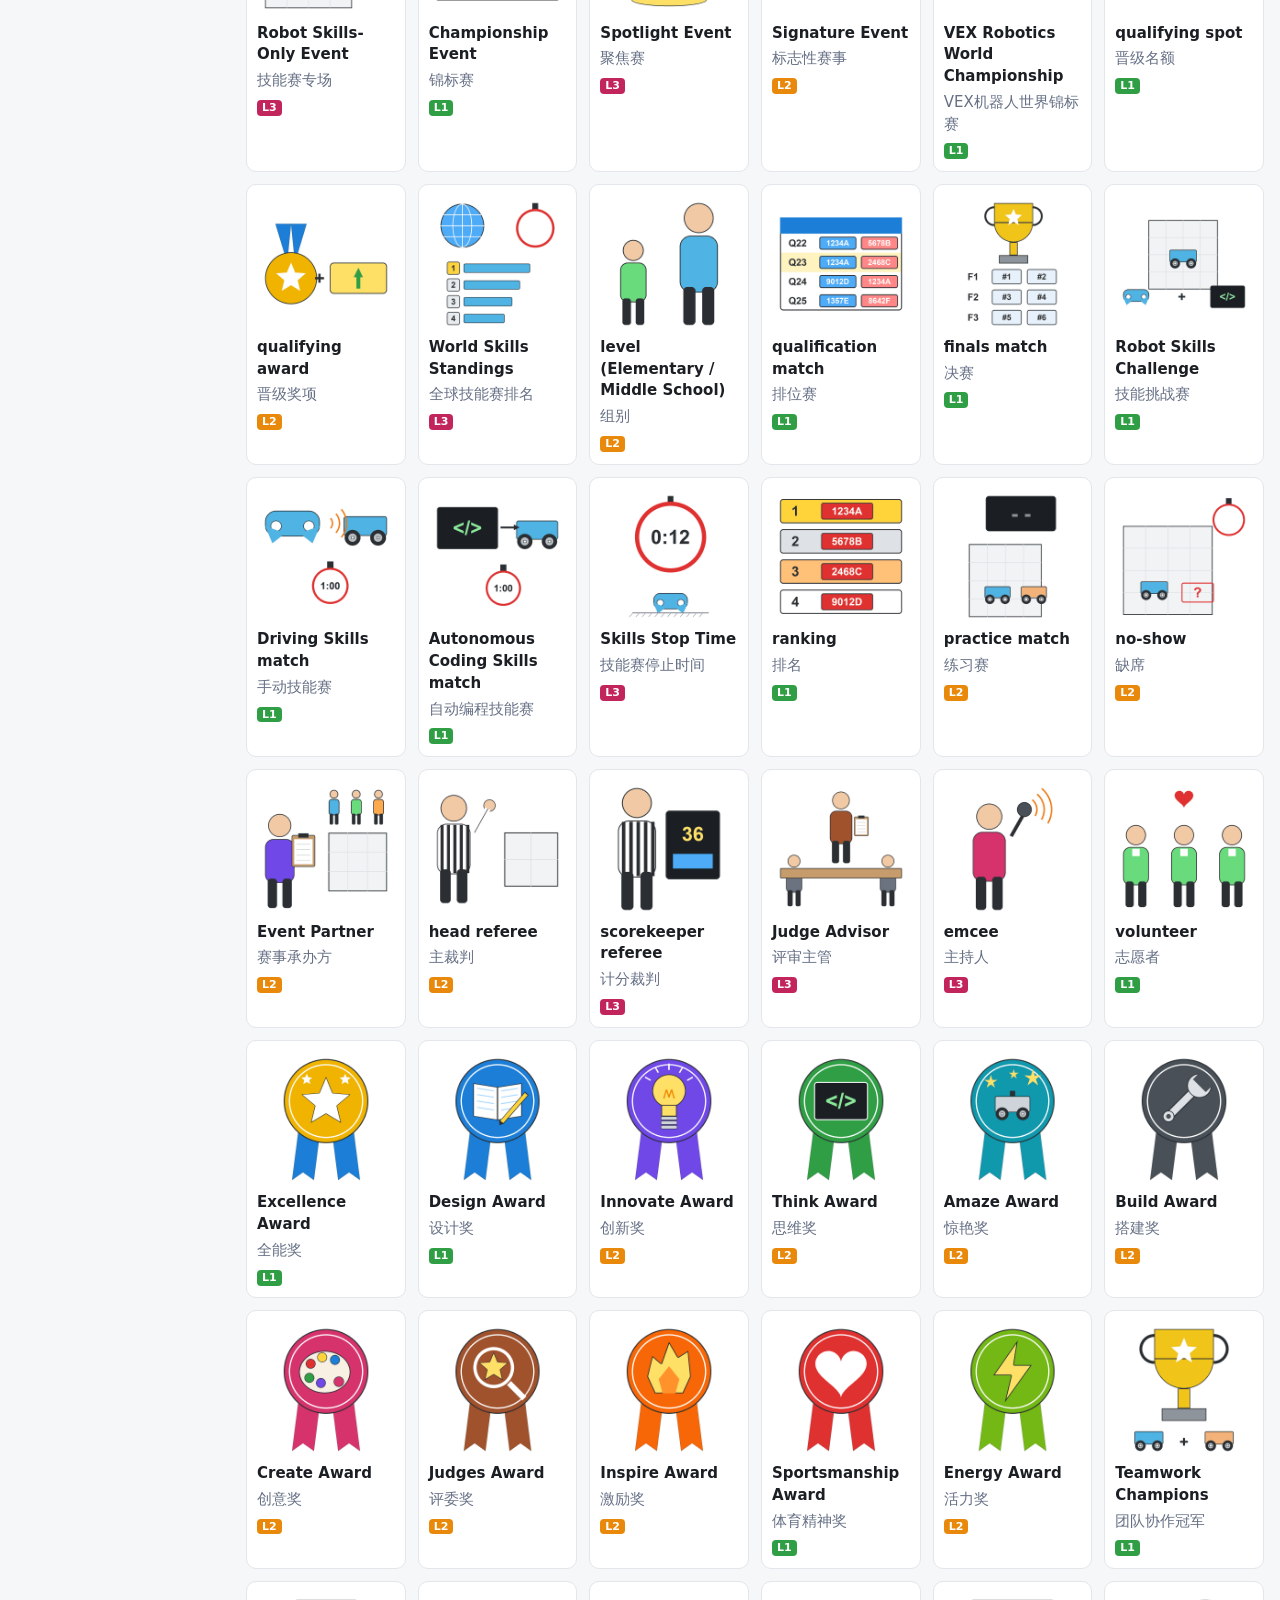
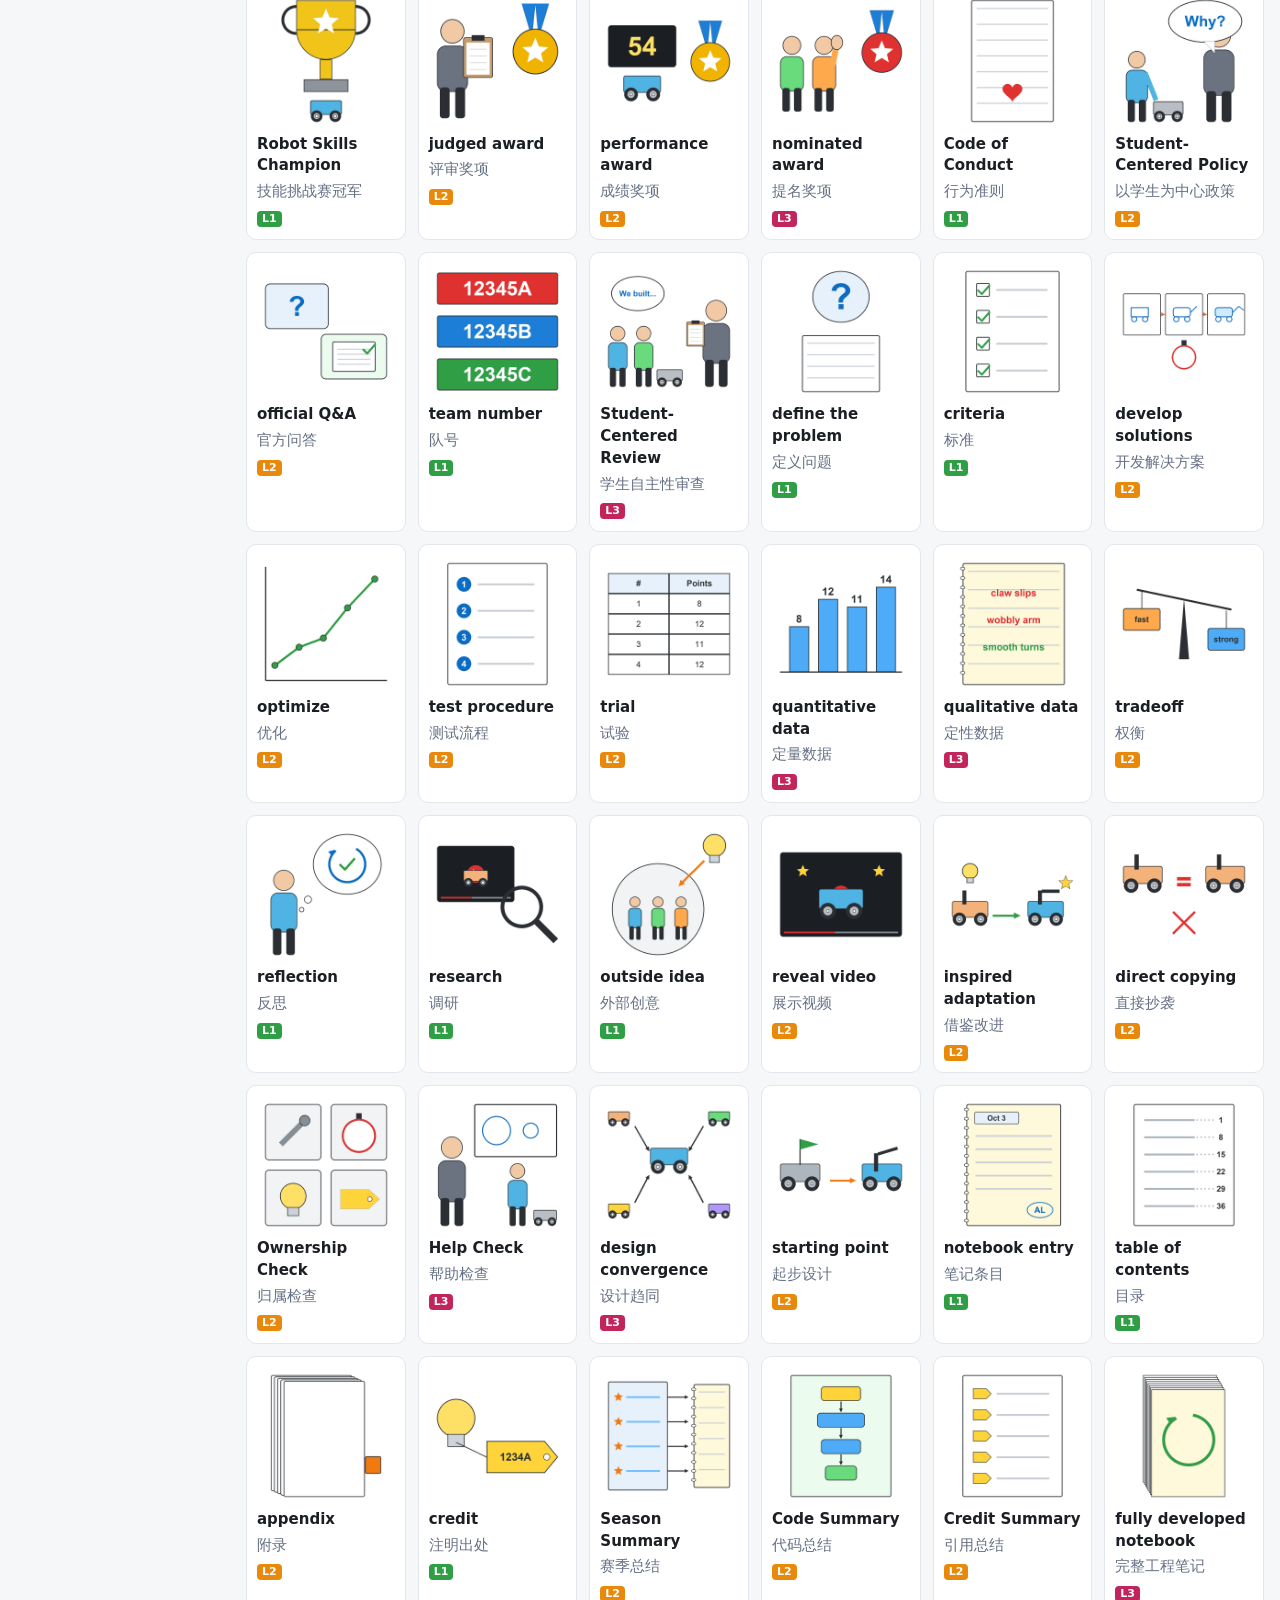
==== commit 8f2ba11a: "Add 1x1 Beam (228-2500-154); add VEX legal parts list to quick references Co-Authored-By: Claude Opu" ====
--- a/app/index.html
+++ b/app/index.html
@@ -123,6 +123,7 @@
     ["Official Q&A (rule answers)", "官方问答（规则解答）", "https://events.vex.com/VIQRC/2026-2027/QA"],
     ["Hero Bot build instructions", "英雄机器人搭建说明", "https://library.globalrobotics.org/hc/en-us/articles/50816795175700"],
     ["Inspection checklist", "检查清单", "https://library.globalrobotics.org/hc/en-us/articles/51133522040596"],
+    ["Legal parts list", "合法零件清单", "https://link.vex.com/docs/viqrc/legal-parts"],
     ["Competition day guide", "比赛日指南", "https://library.globalrobotics.org/hc/en-us/articles/52646217682452"],
     ["Find events and results", "查找赛事和成绩", "https://events.vex.com"],
   ]],
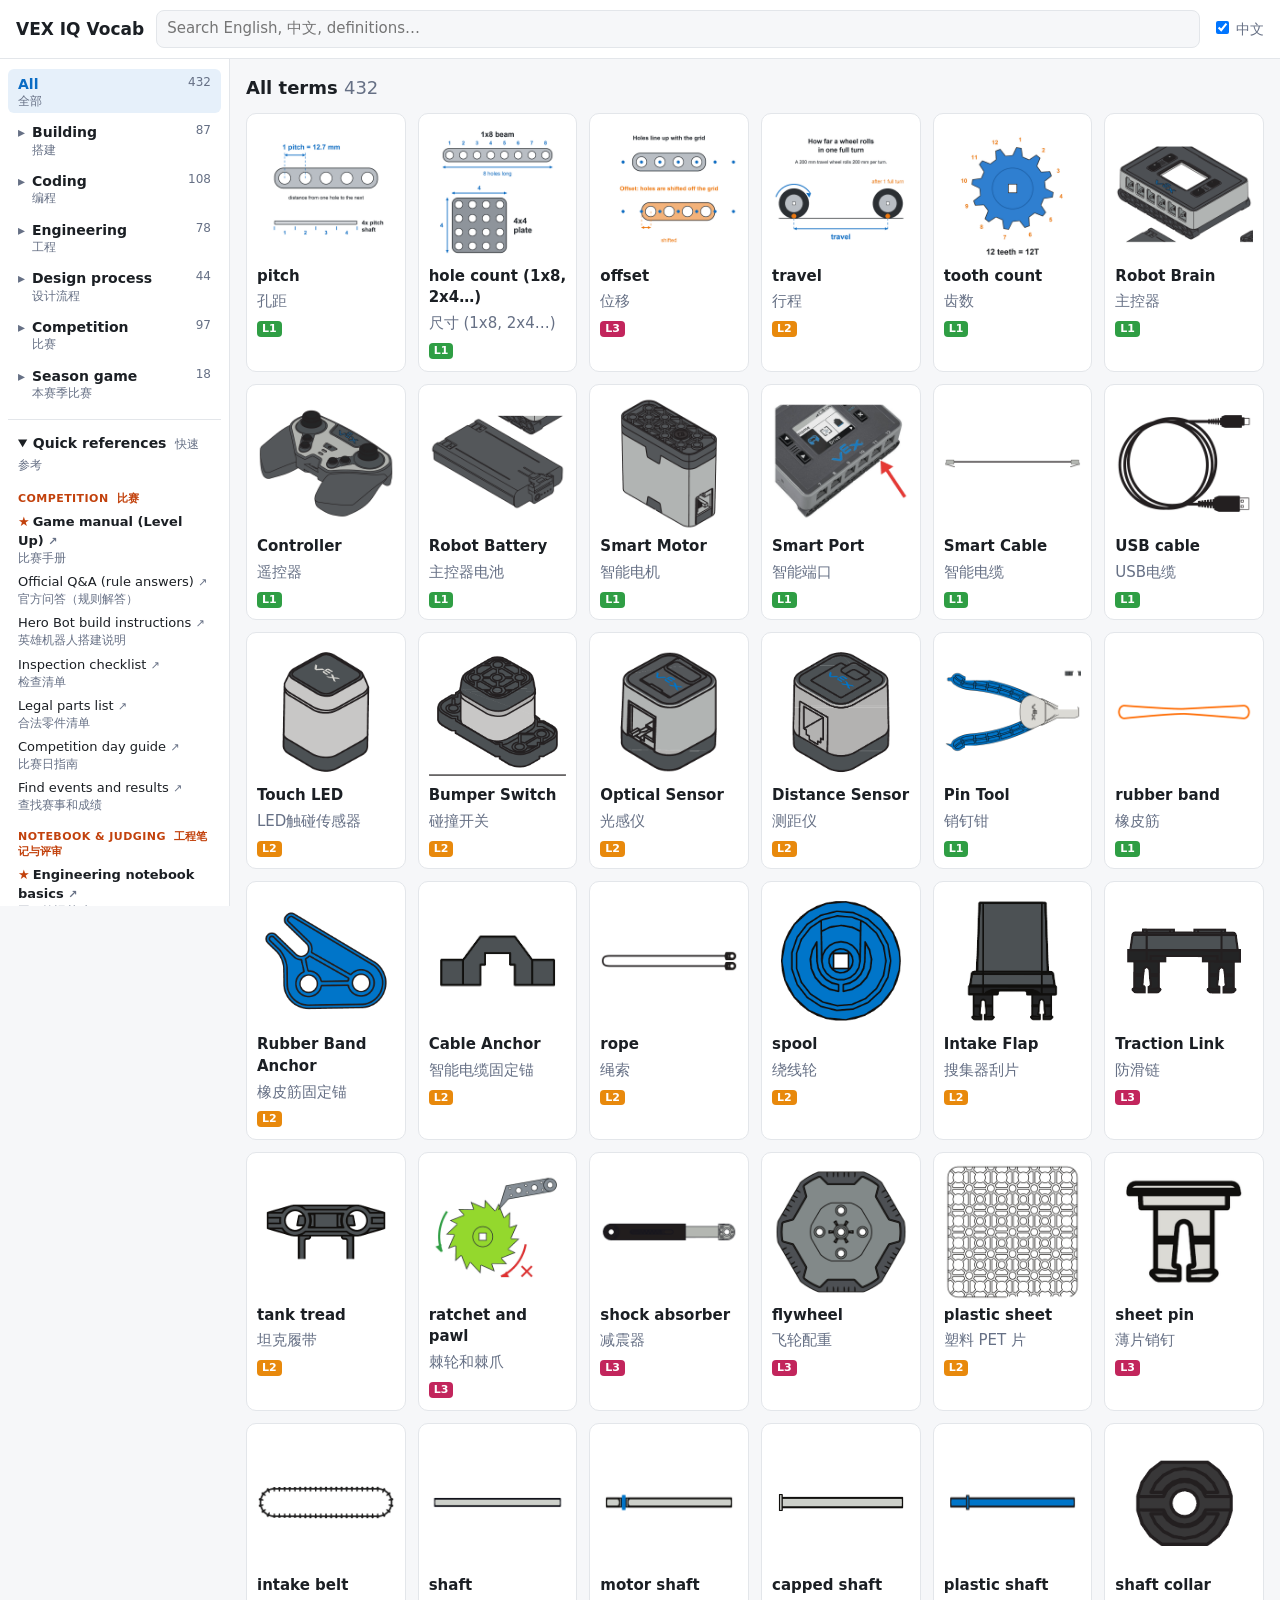
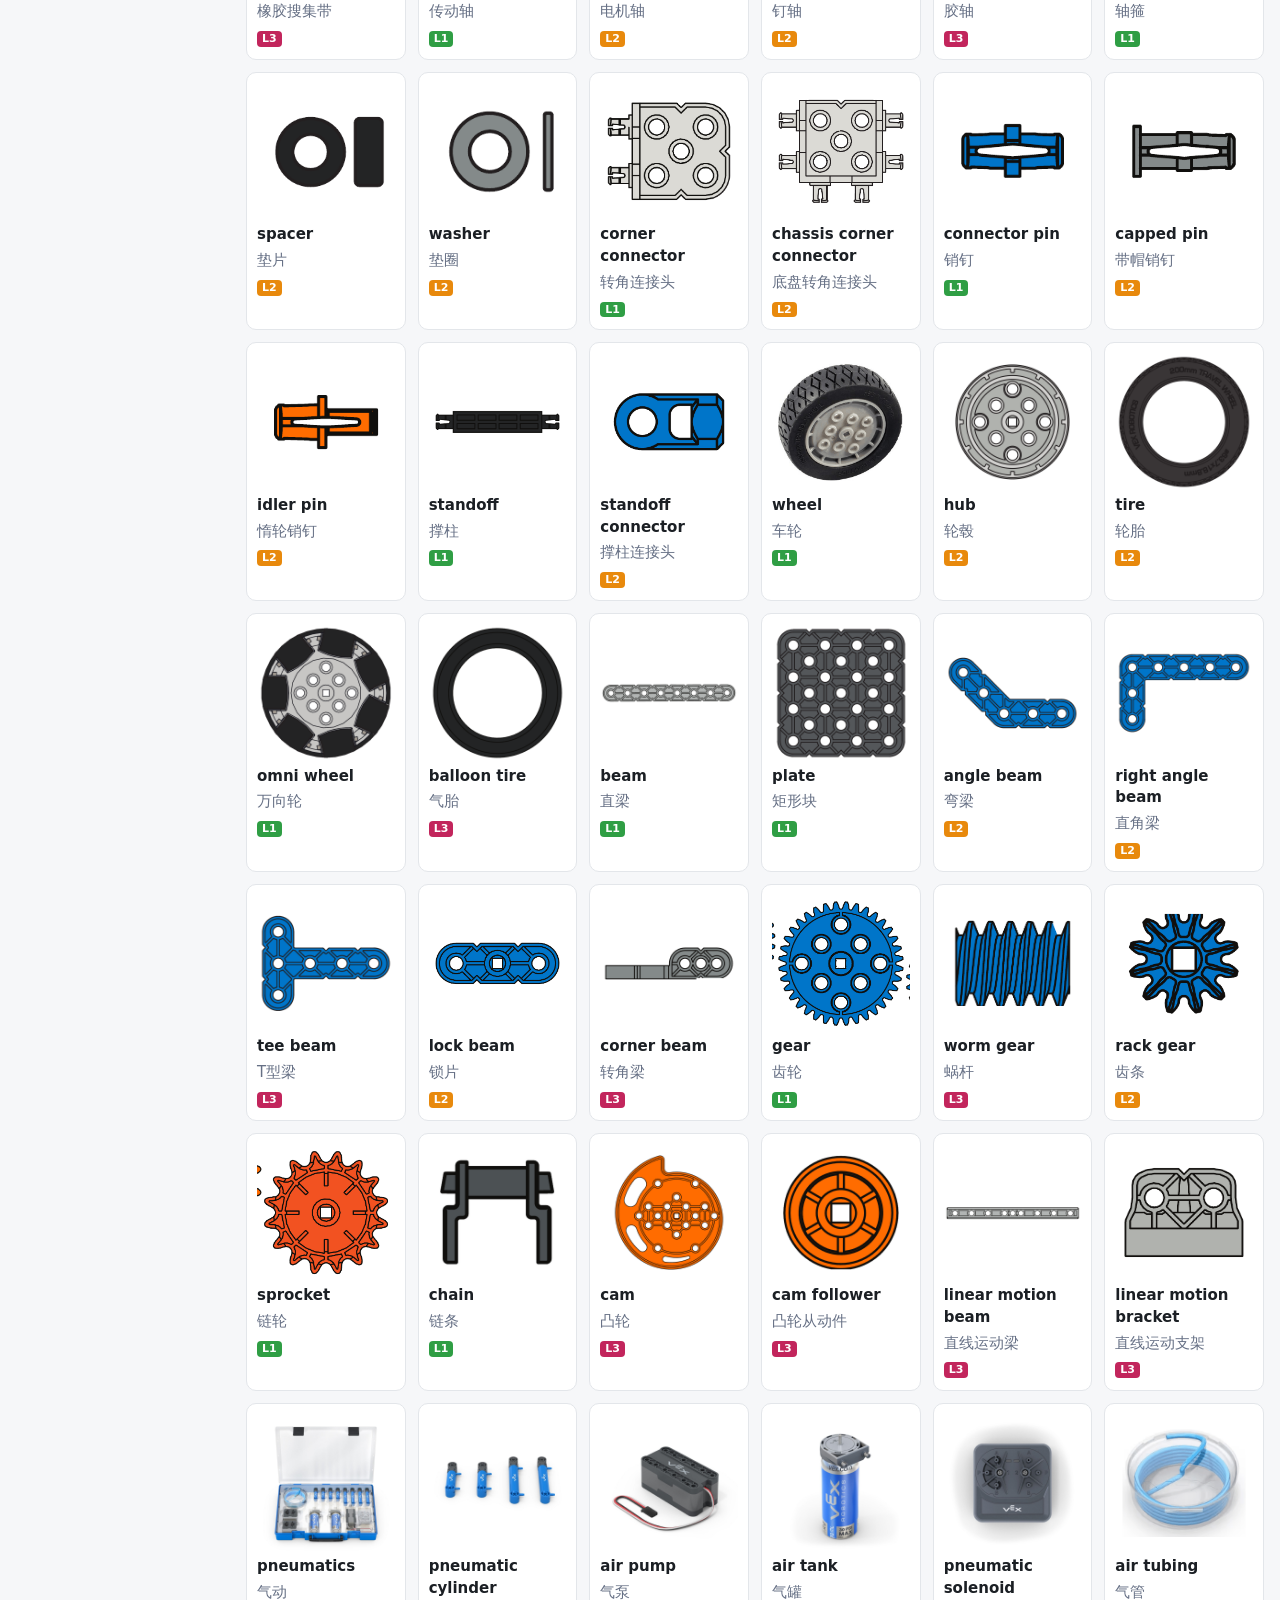
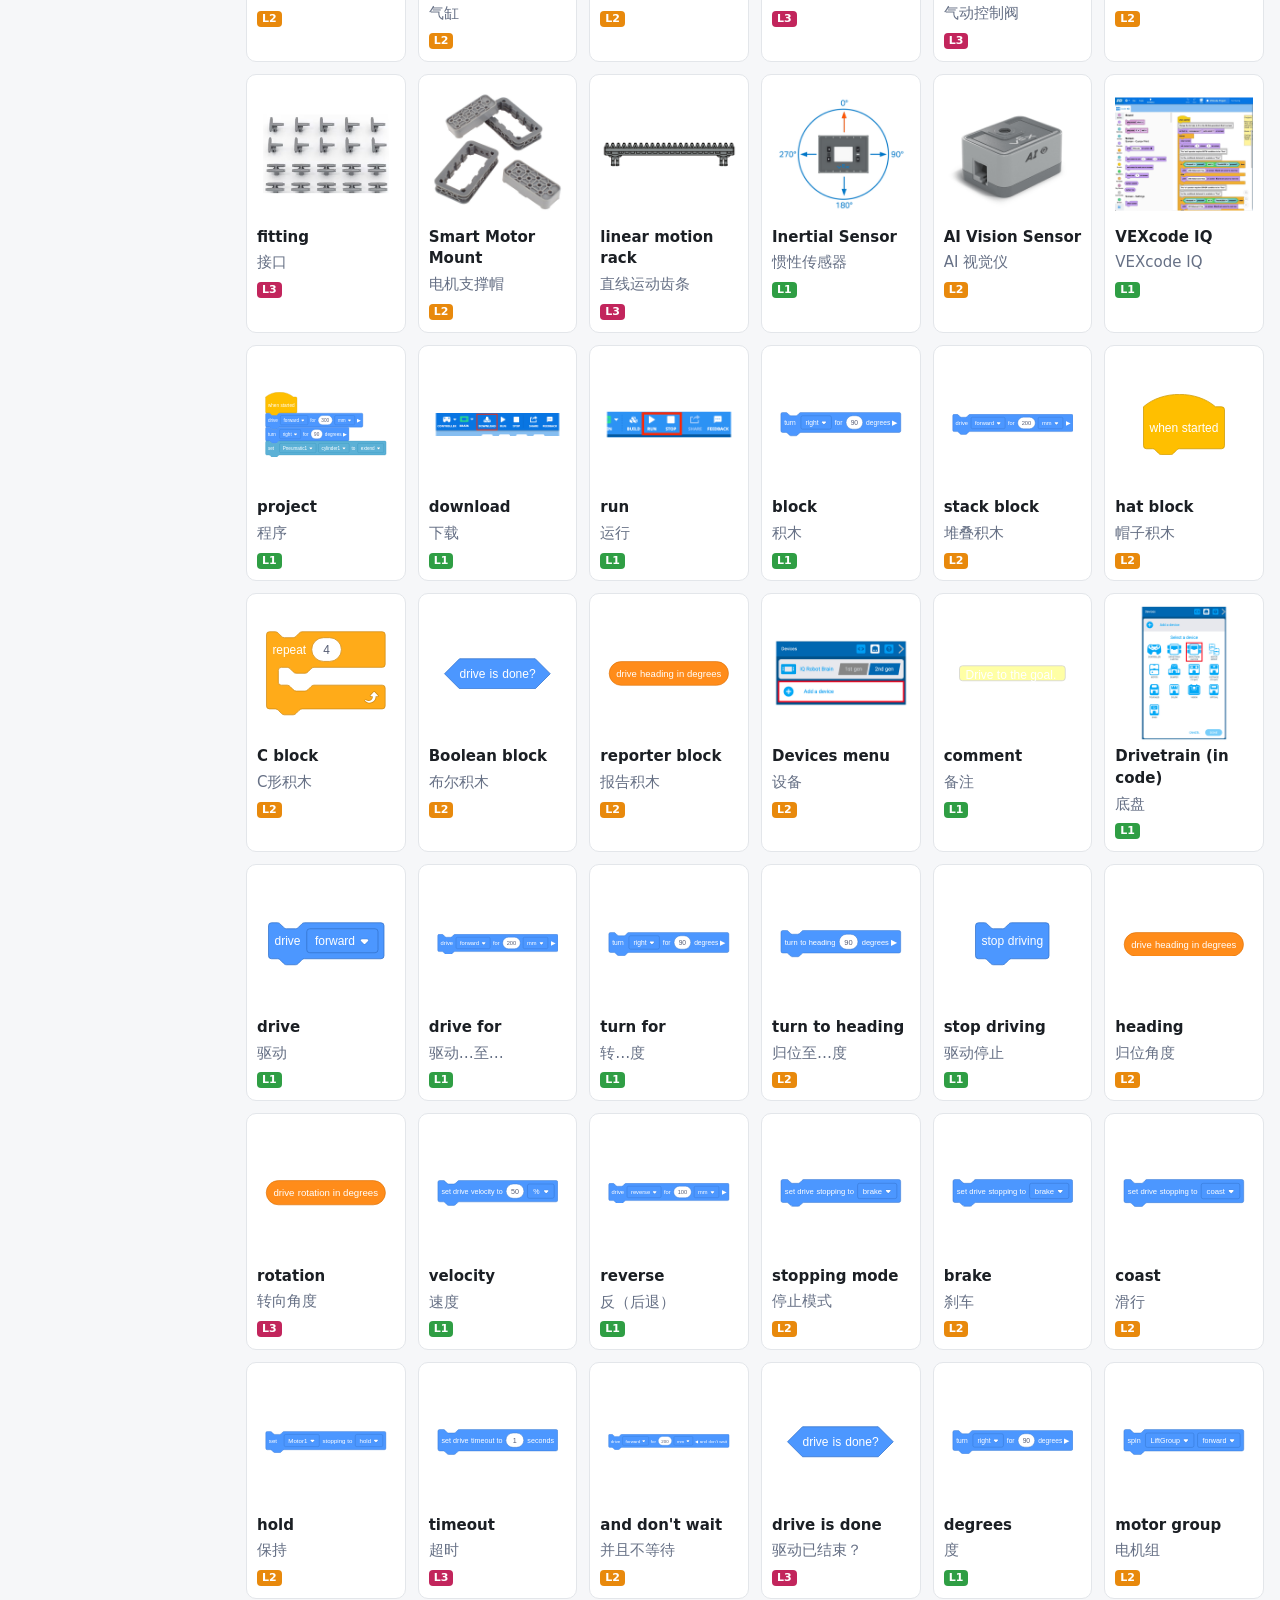
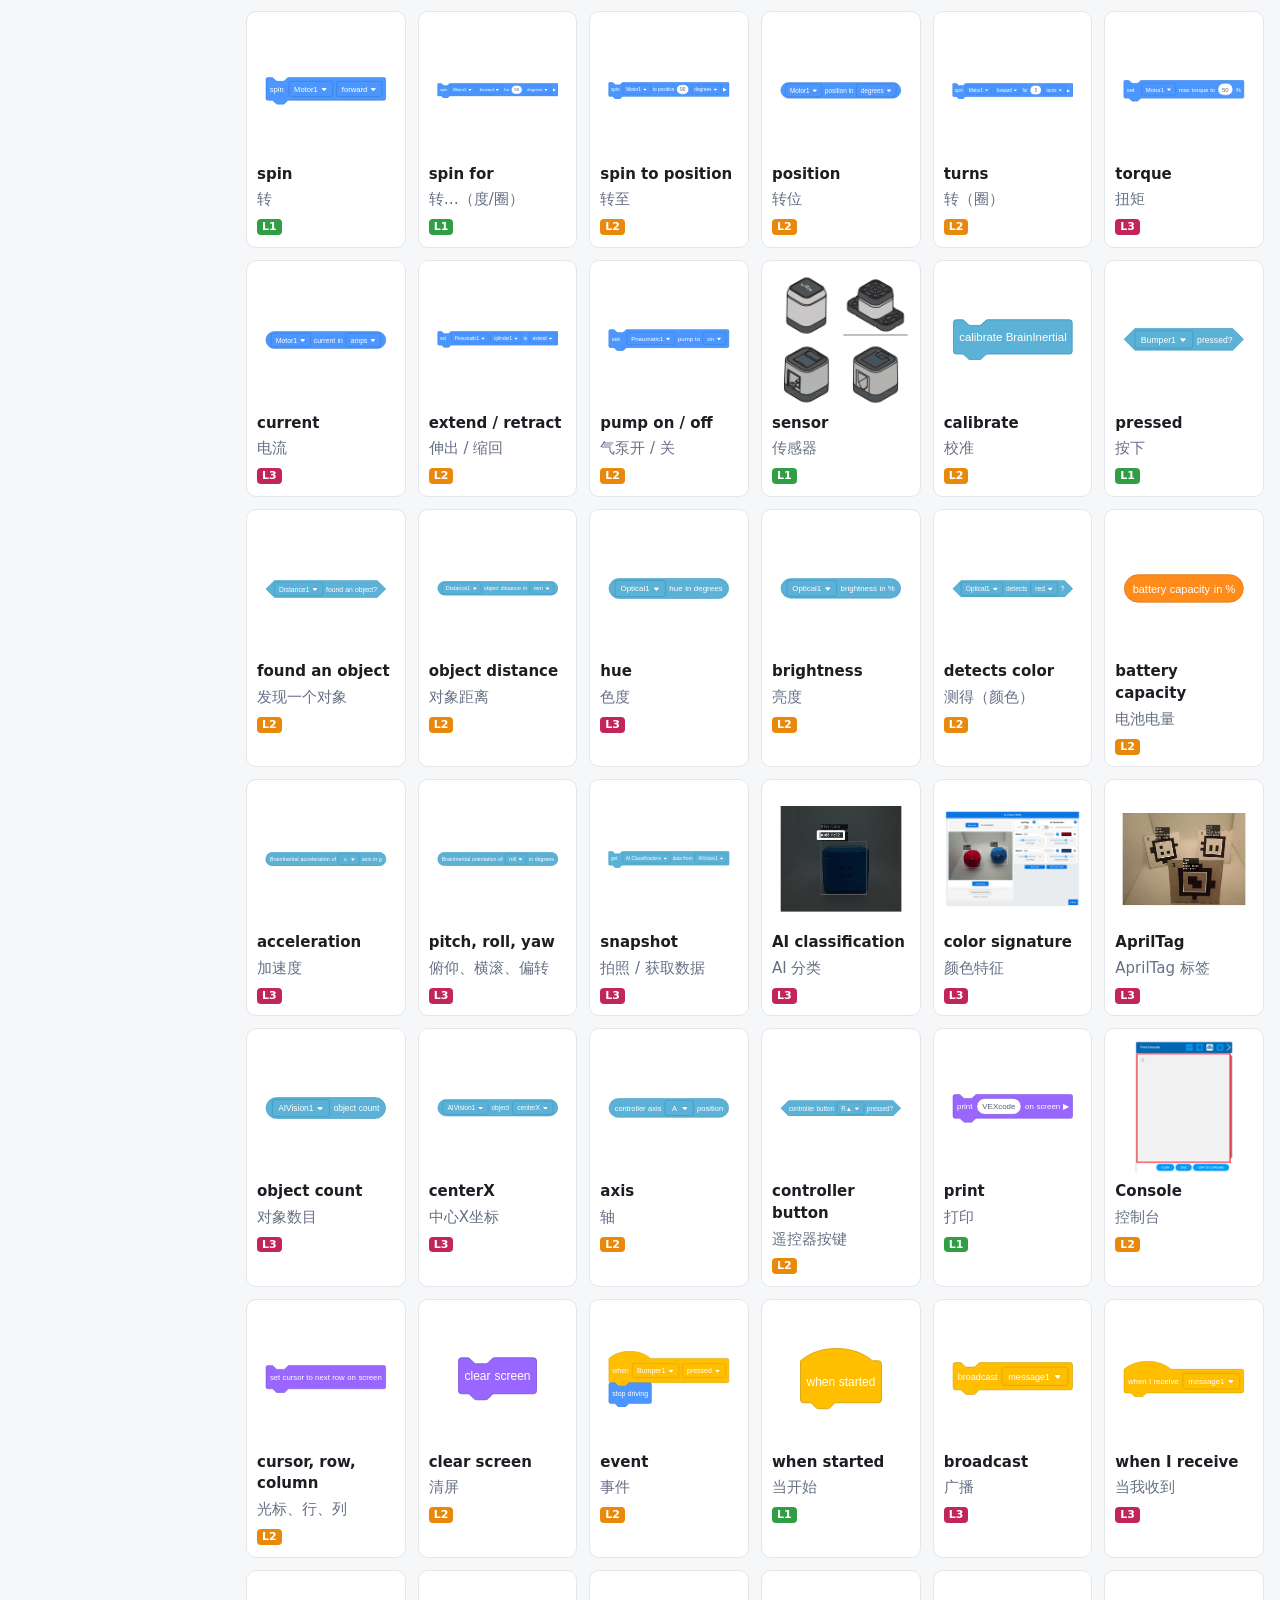
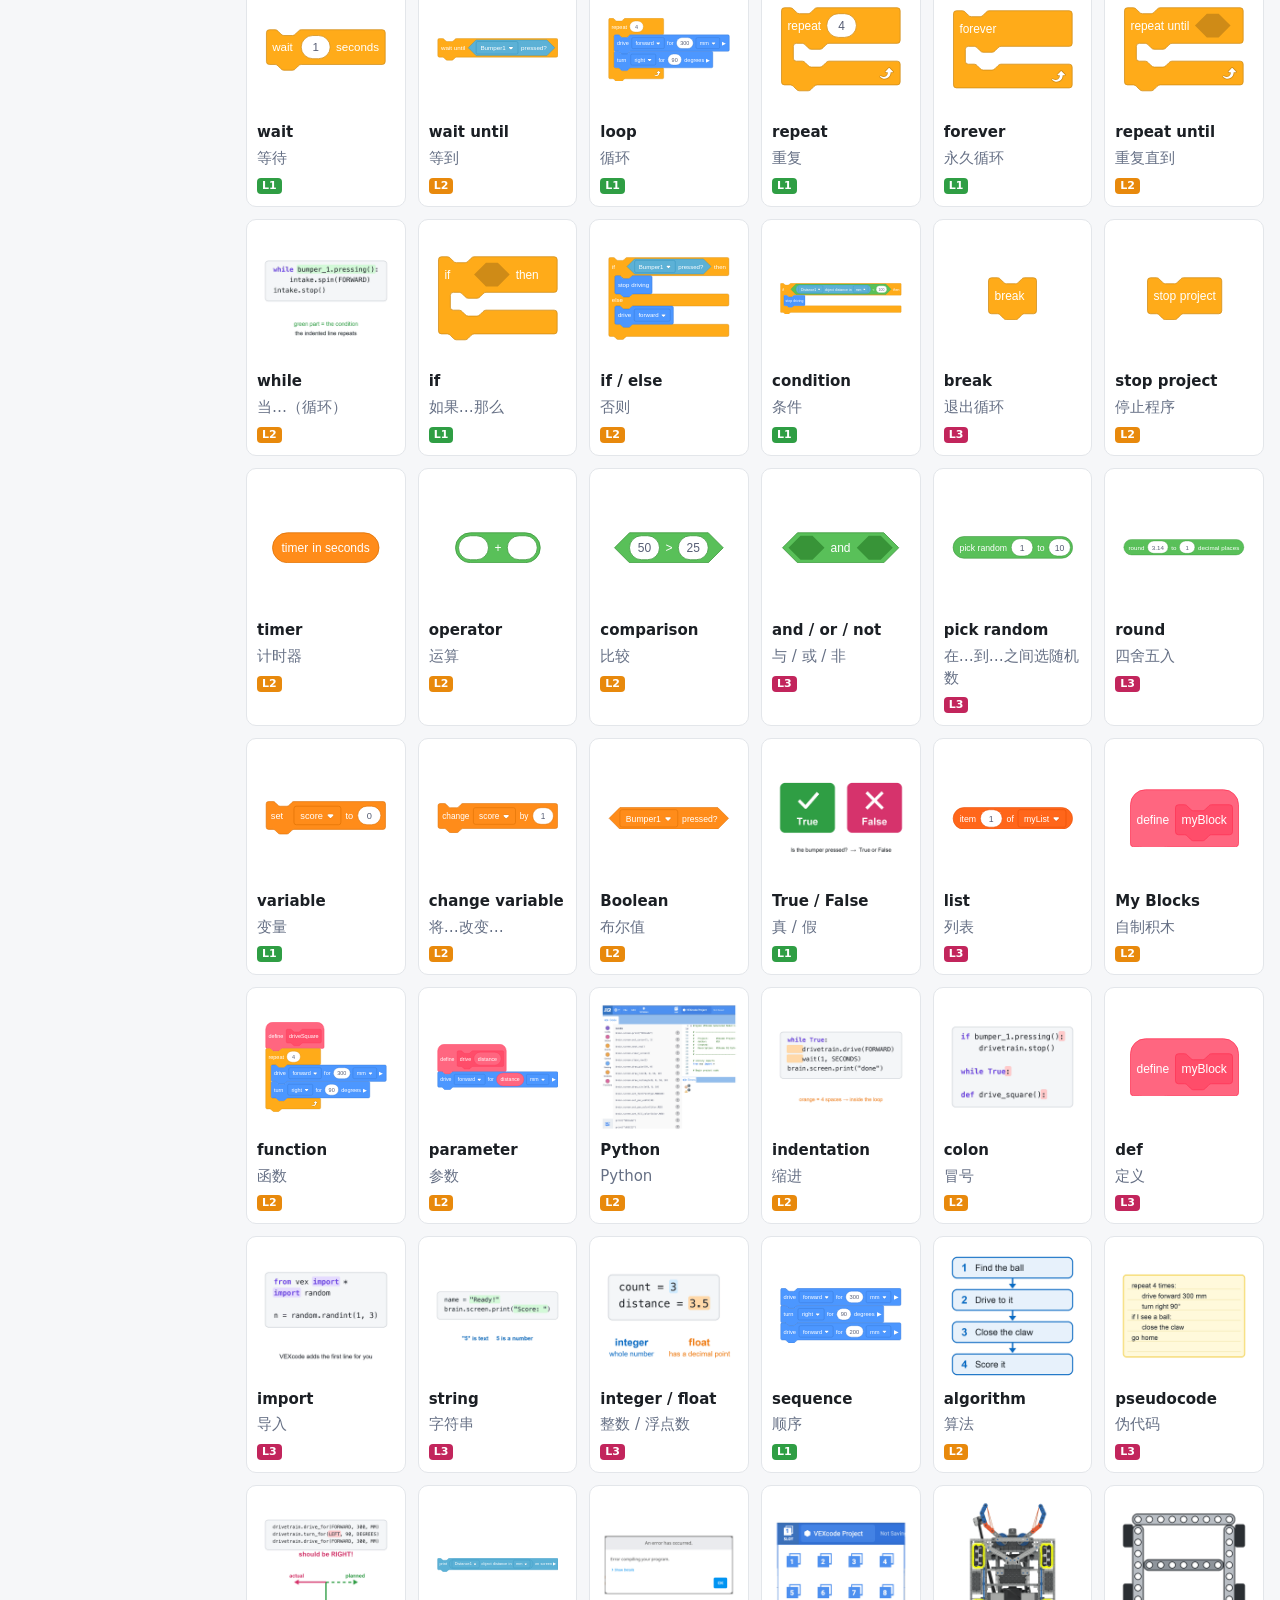
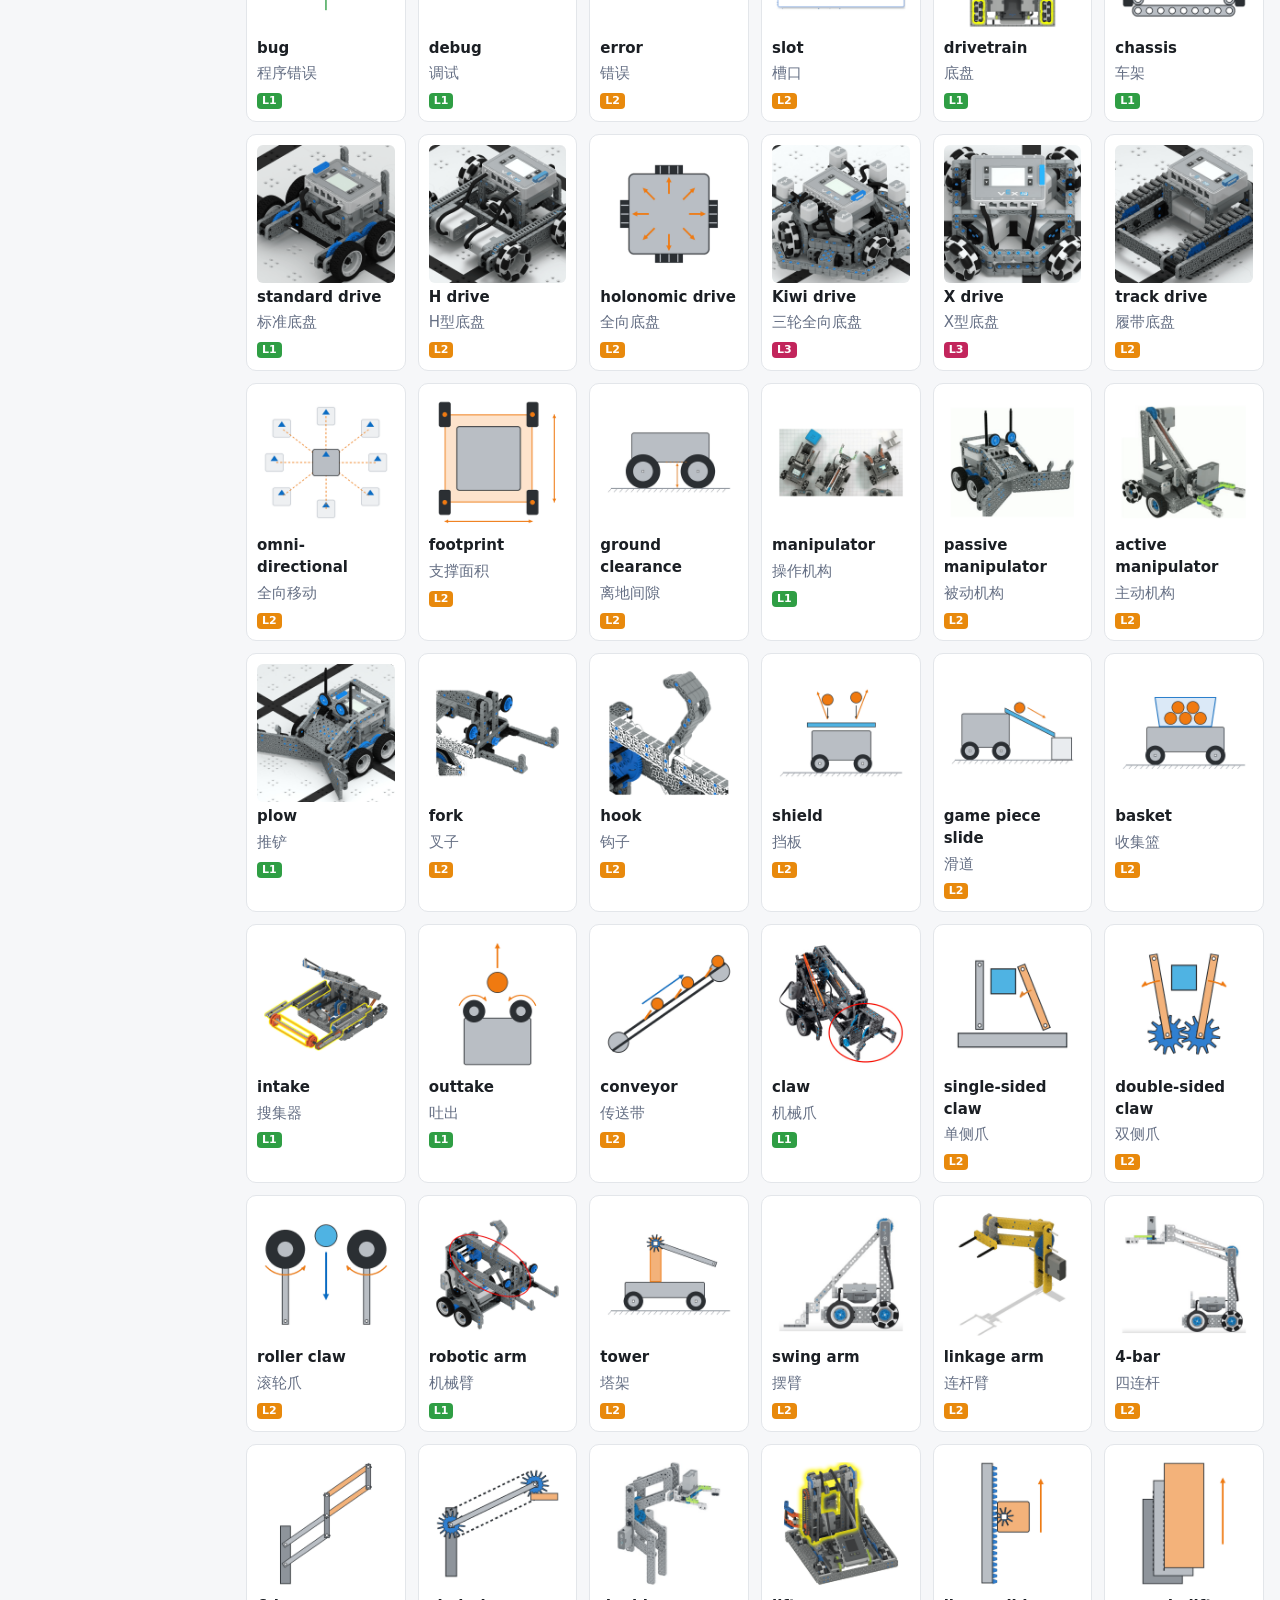
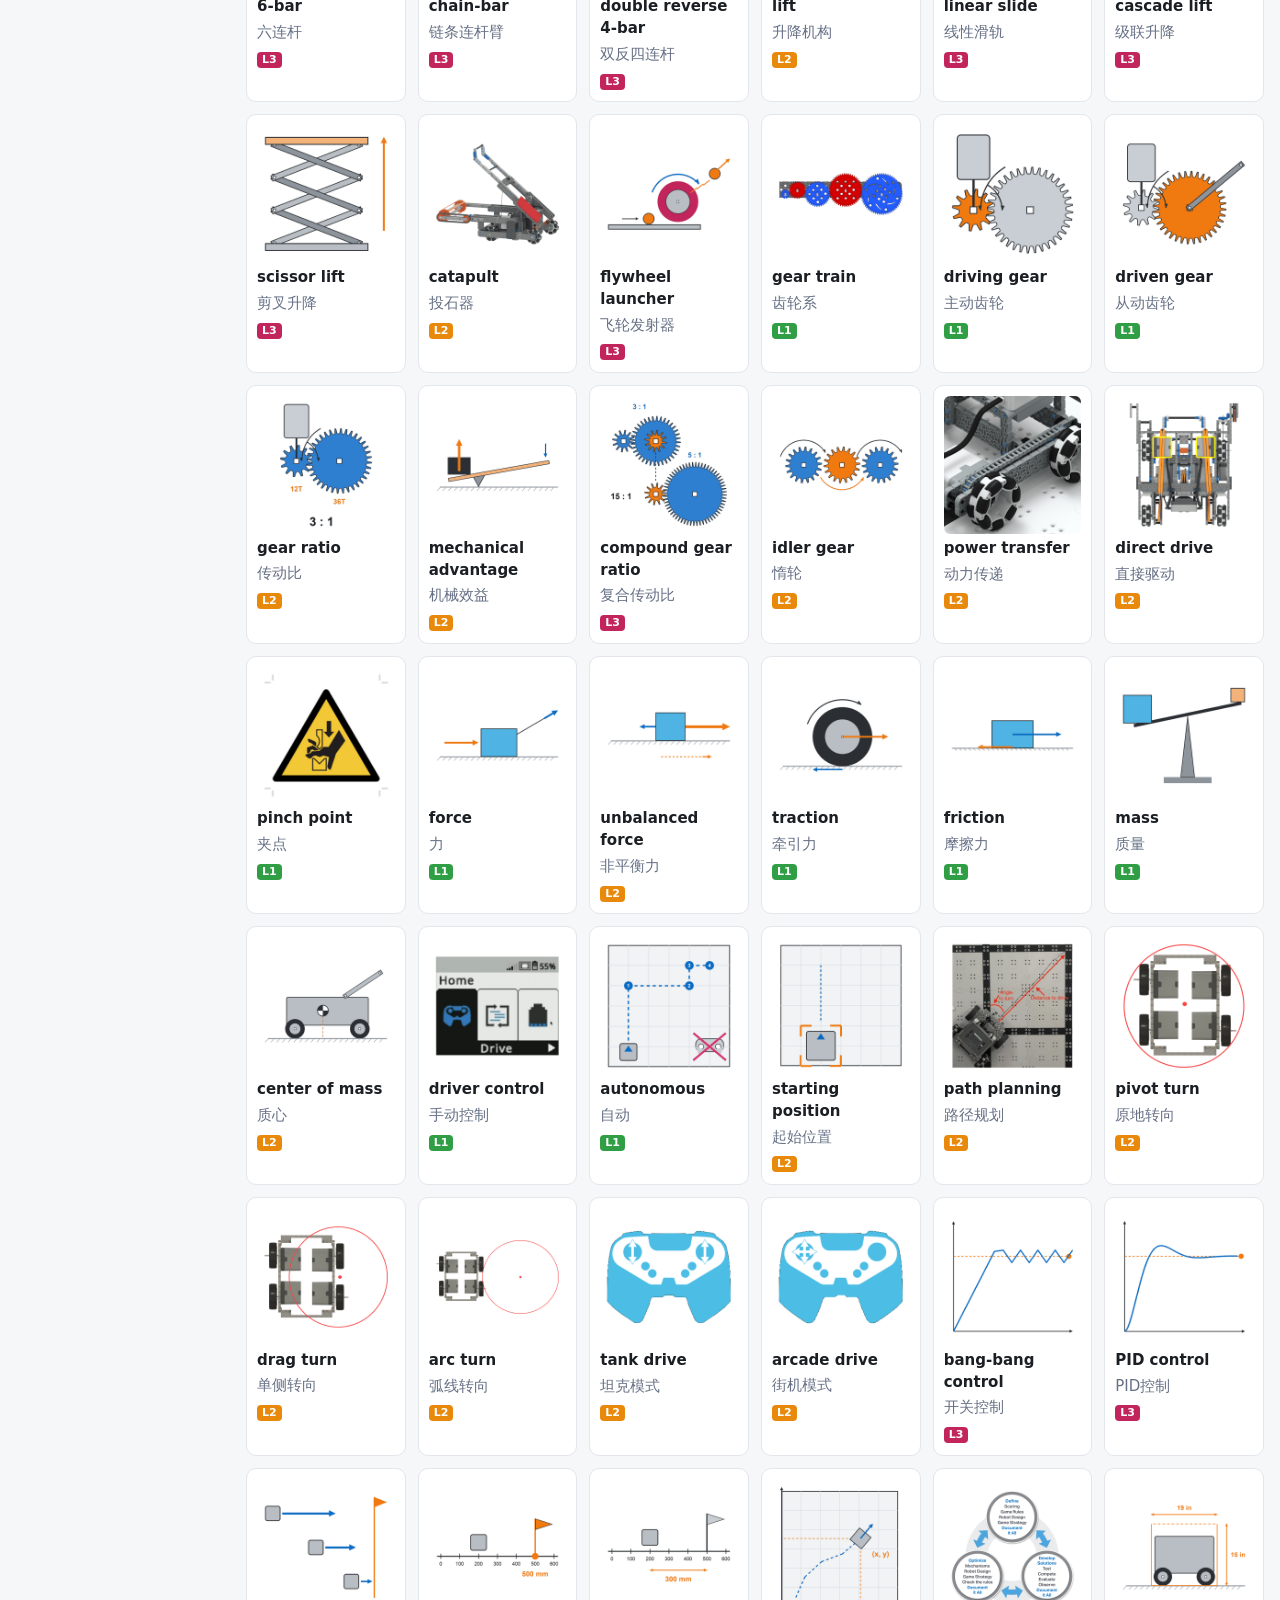
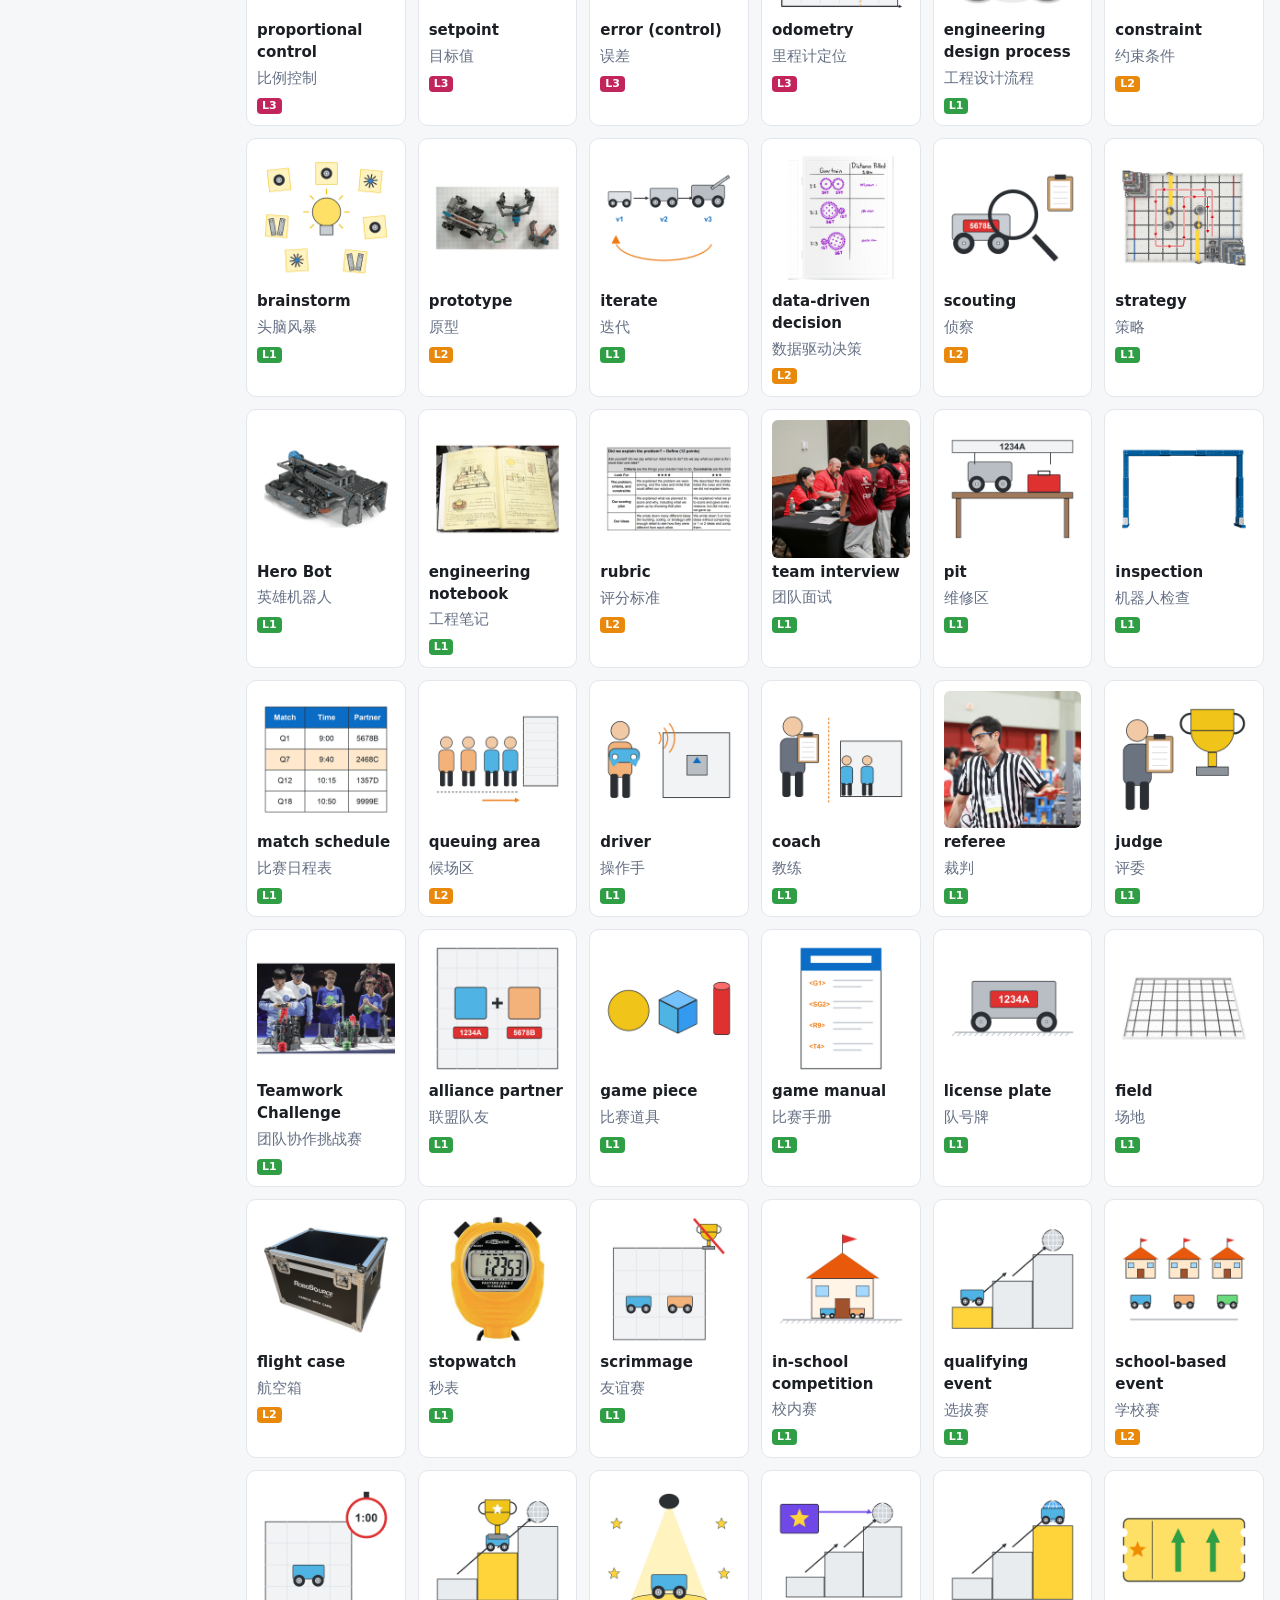
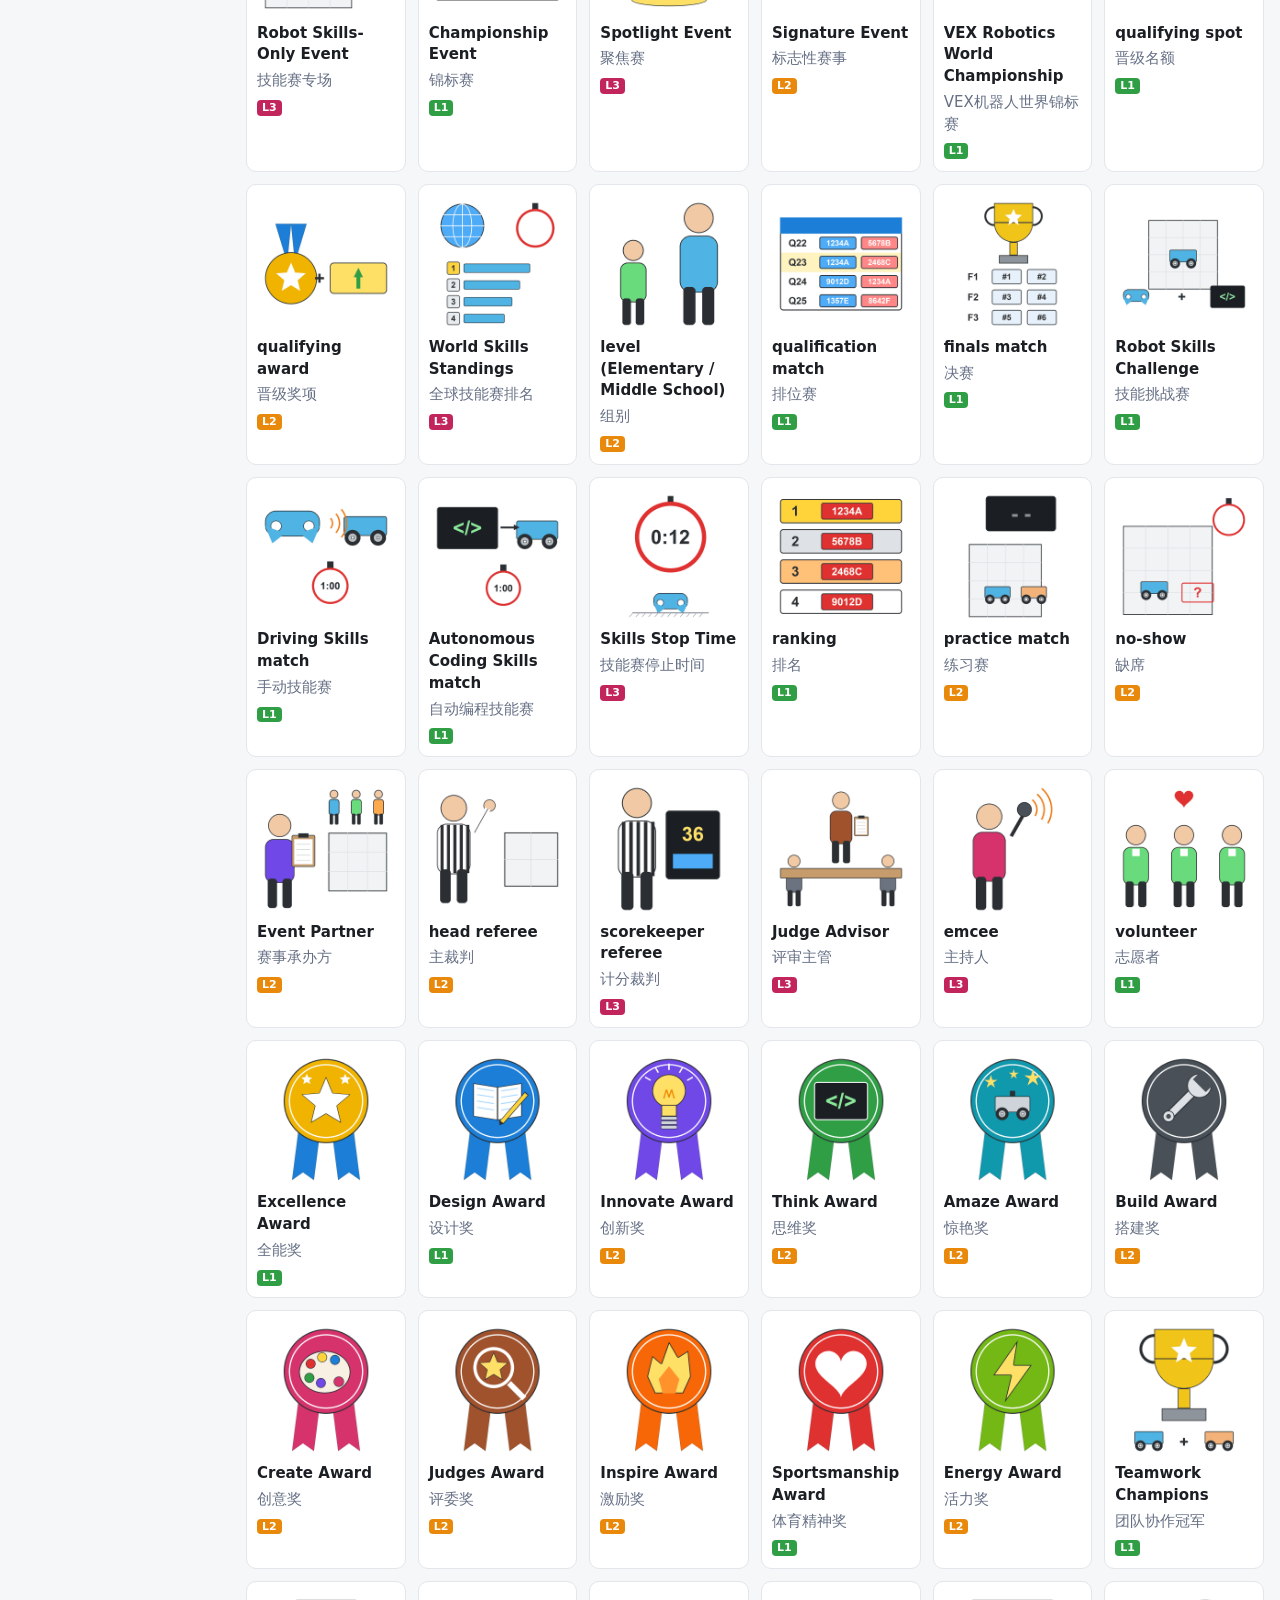
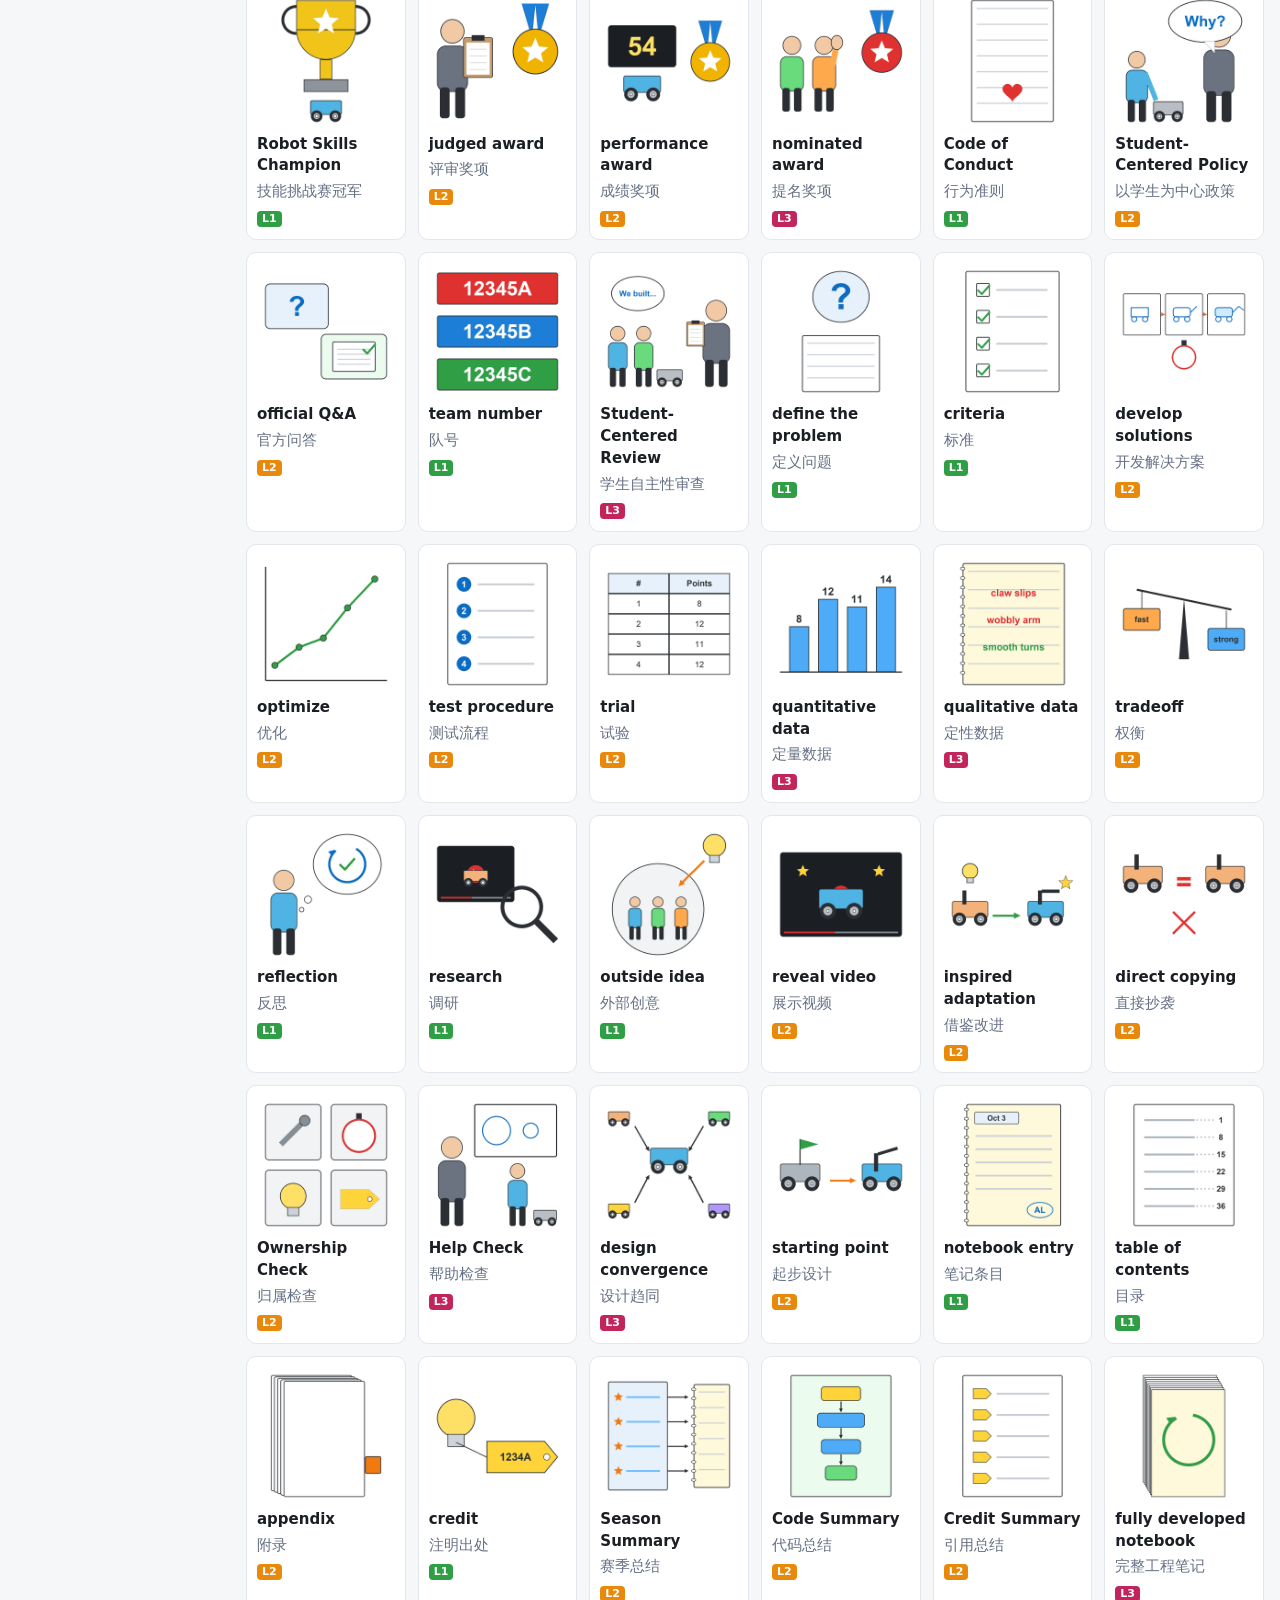
==== commit 56e40654: "Add 1x6 Diagonal Offset Truss Beam (BLD-087); link 21 Mechanical Principles video in sidebar Co-Auth" ====
--- a/app/index.html
+++ b/app/index.html
@@ -139,6 +139,7 @@
     ["VEXcode IQ (web)", "VEXcode IQ（网页版）", "https://codeiq.vex.com", true],
     ["VEXcode IQ command reference", "VEXcode IQ 指令参考", "https://api.vex.com/iq2/home/index.html"],
     ["Virtual Driving Skills practice", "虚拟手动技能赛练习", "https://library.globalrobotics.org/hc/en-us/articles/51569257994004"],
+    ["21 Mechanical Principles with VEX IQ (video)", "用 VEX IQ 演示 21 个机械原理（视频）", "https://www.youtube.com/watch?v=dngl2F_IRyI&list=PLmn97mWjsWocBNg2GAcS0Z3GzxcLX_MU3&index=3"],
   ]],
 ];
 
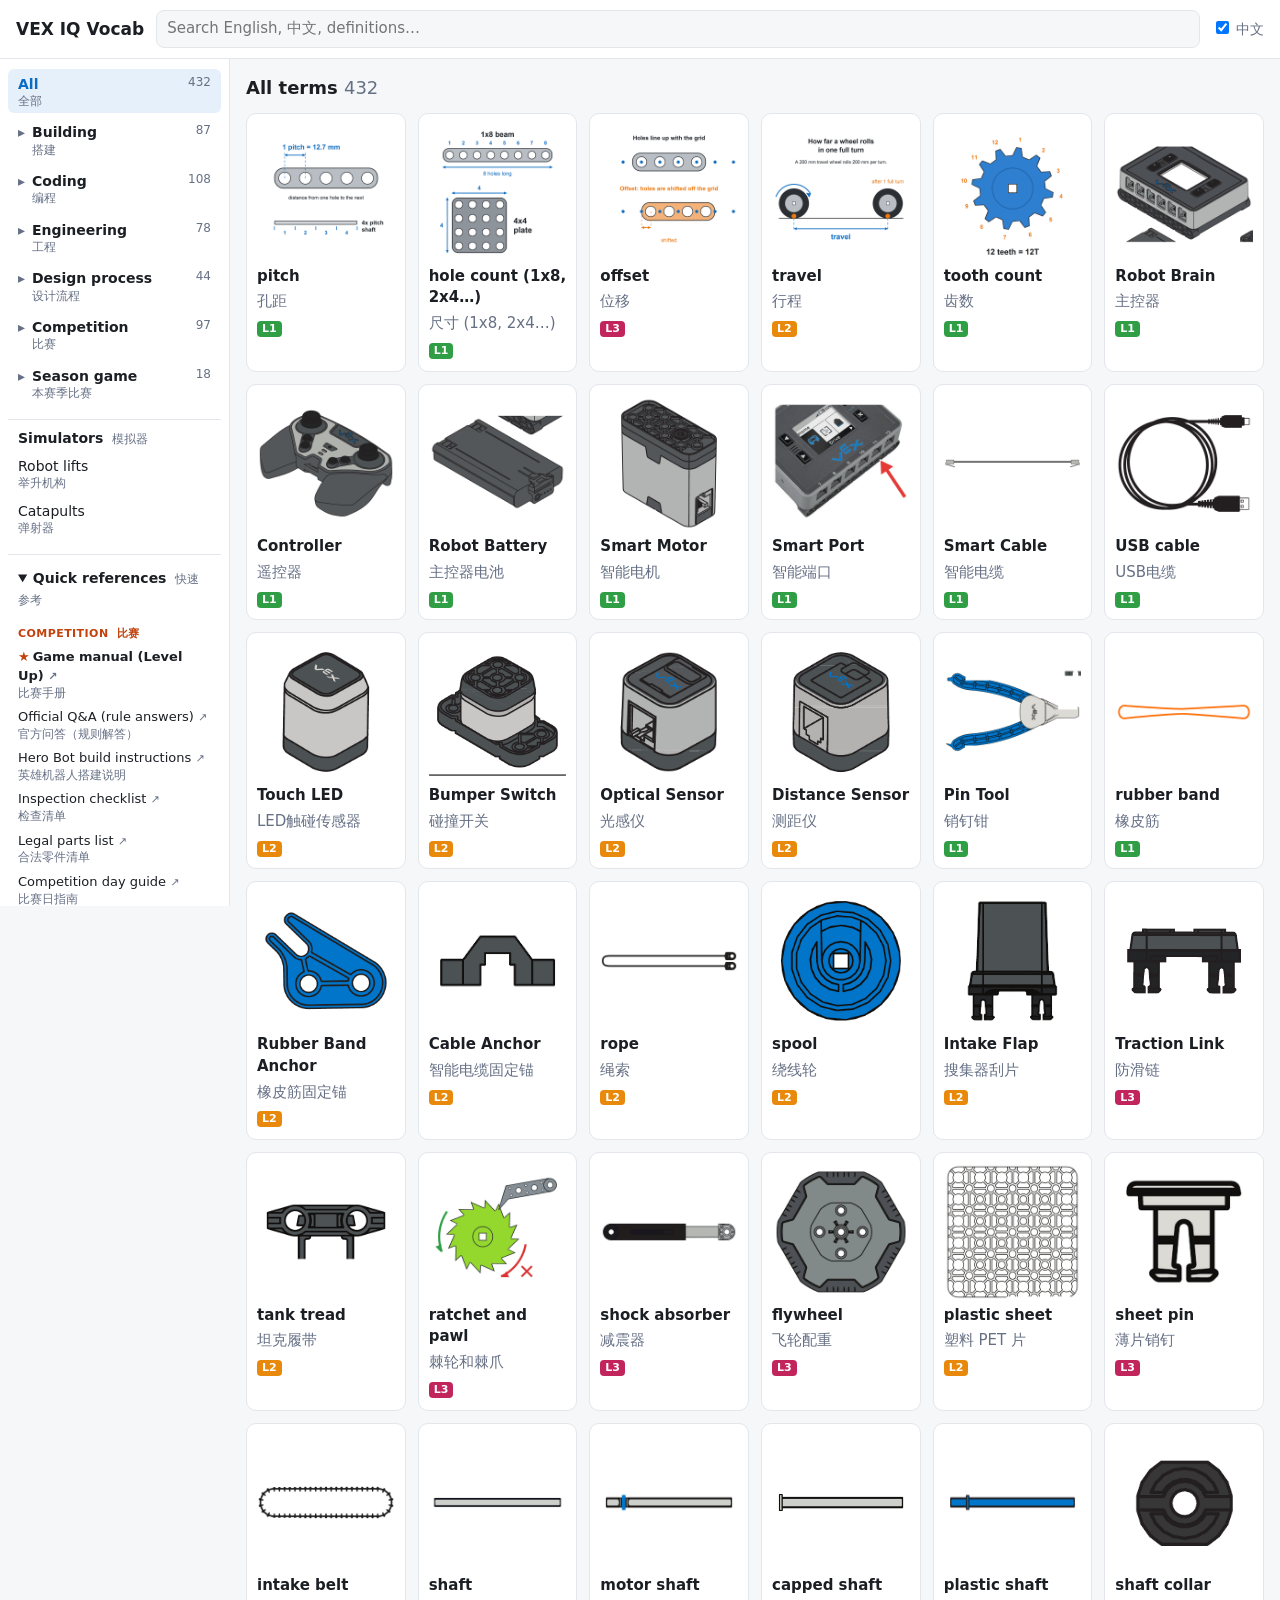
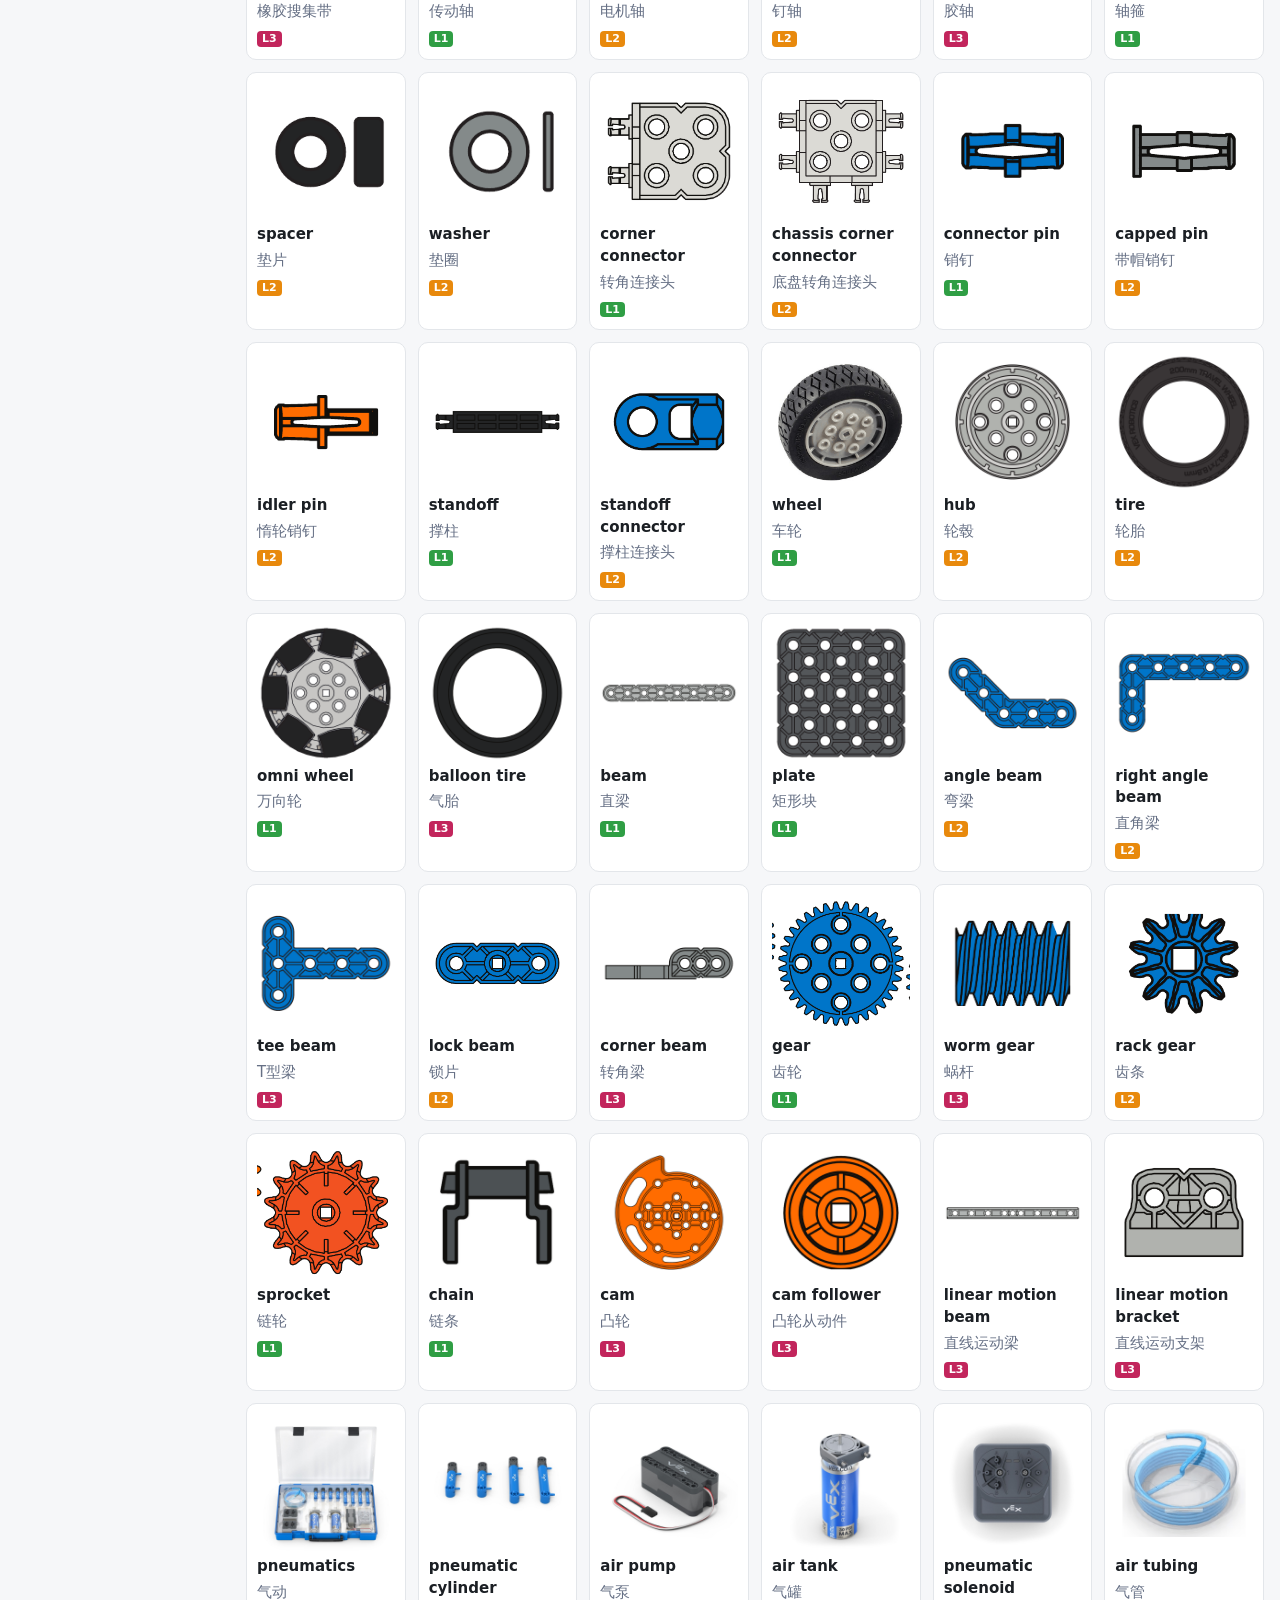
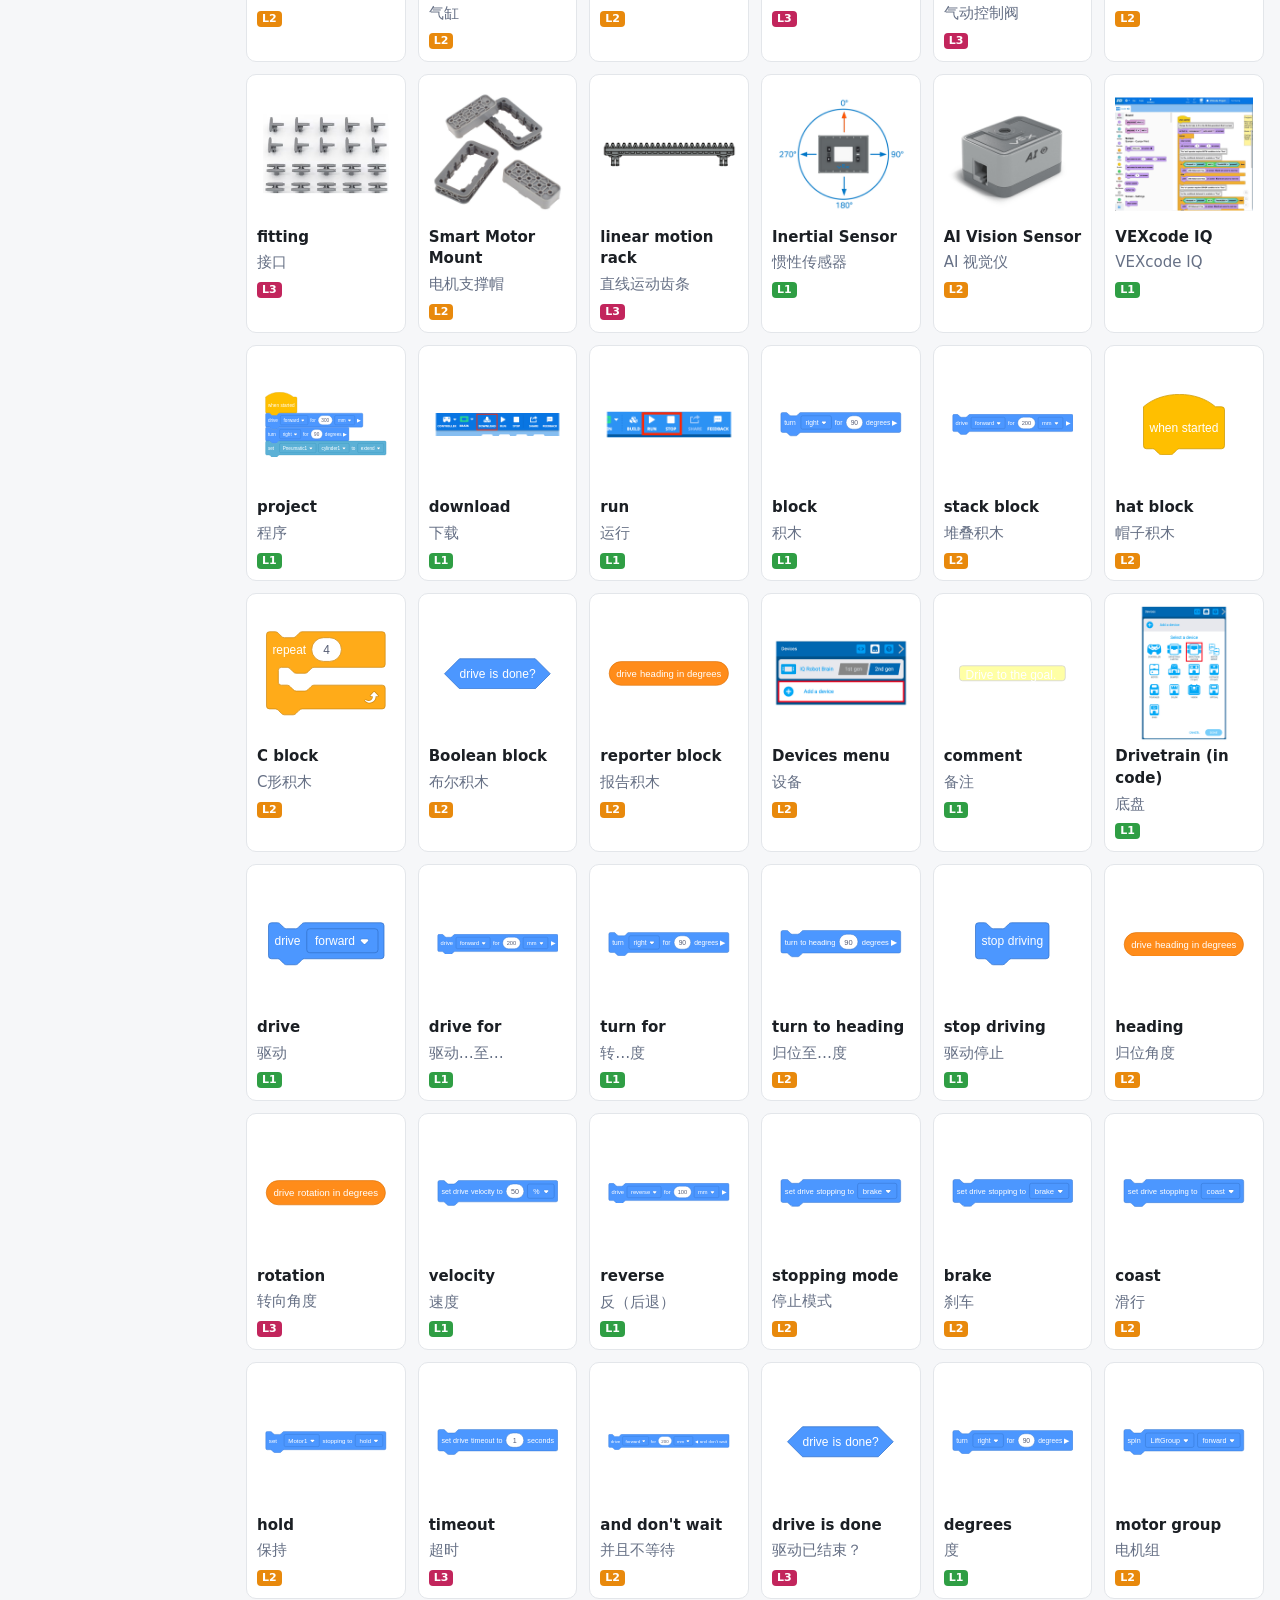
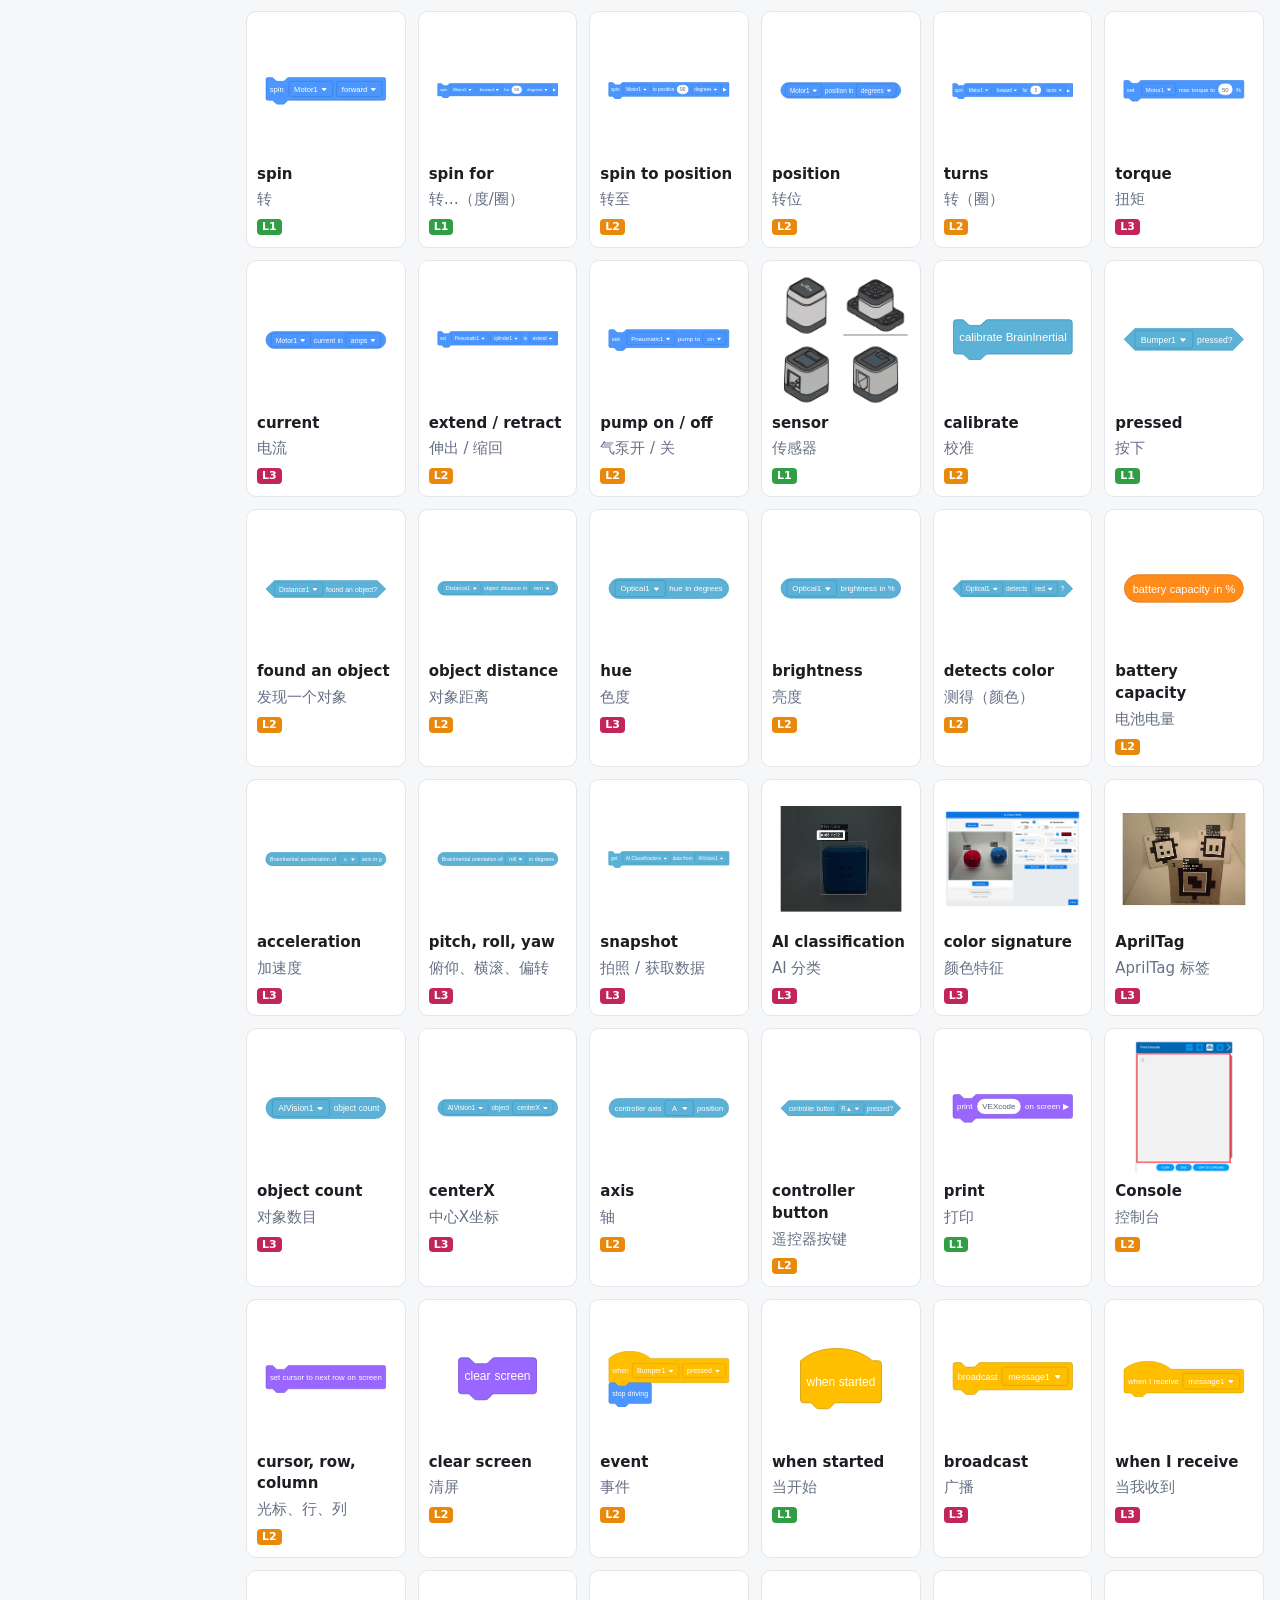
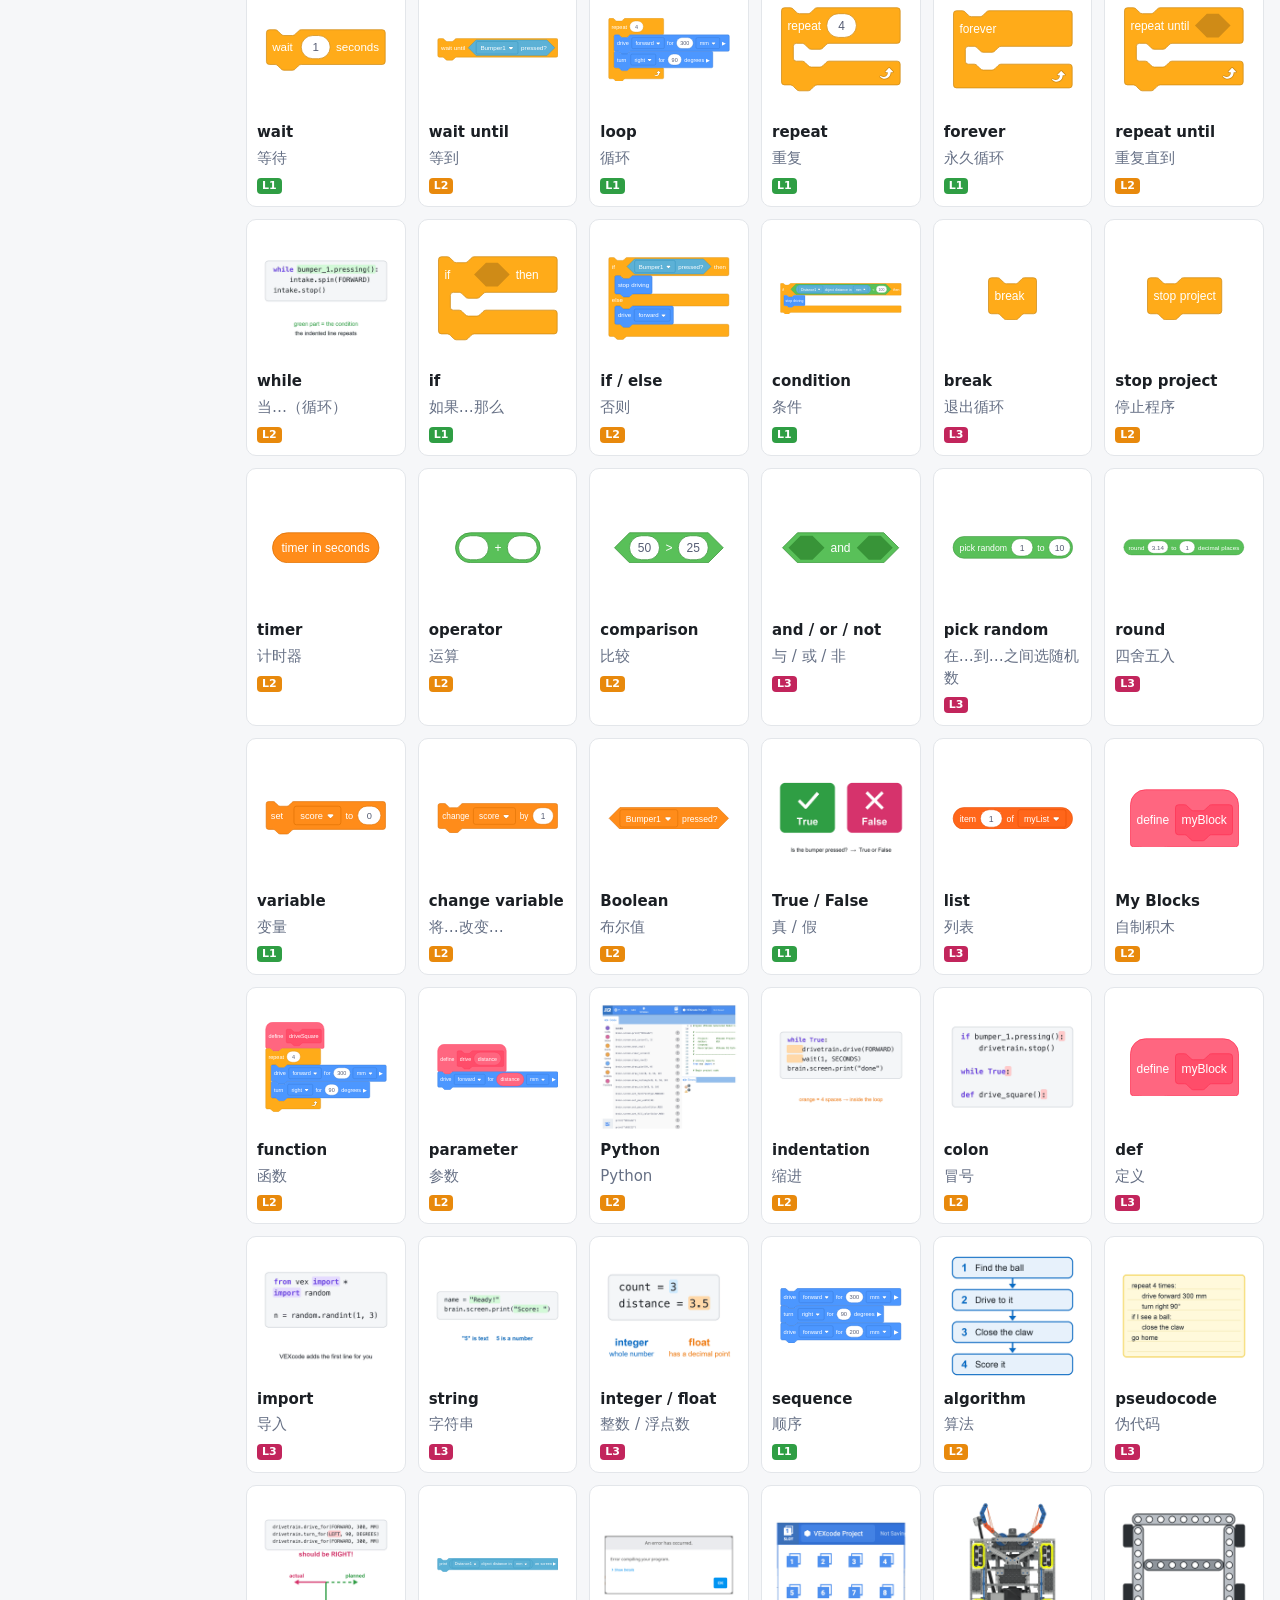
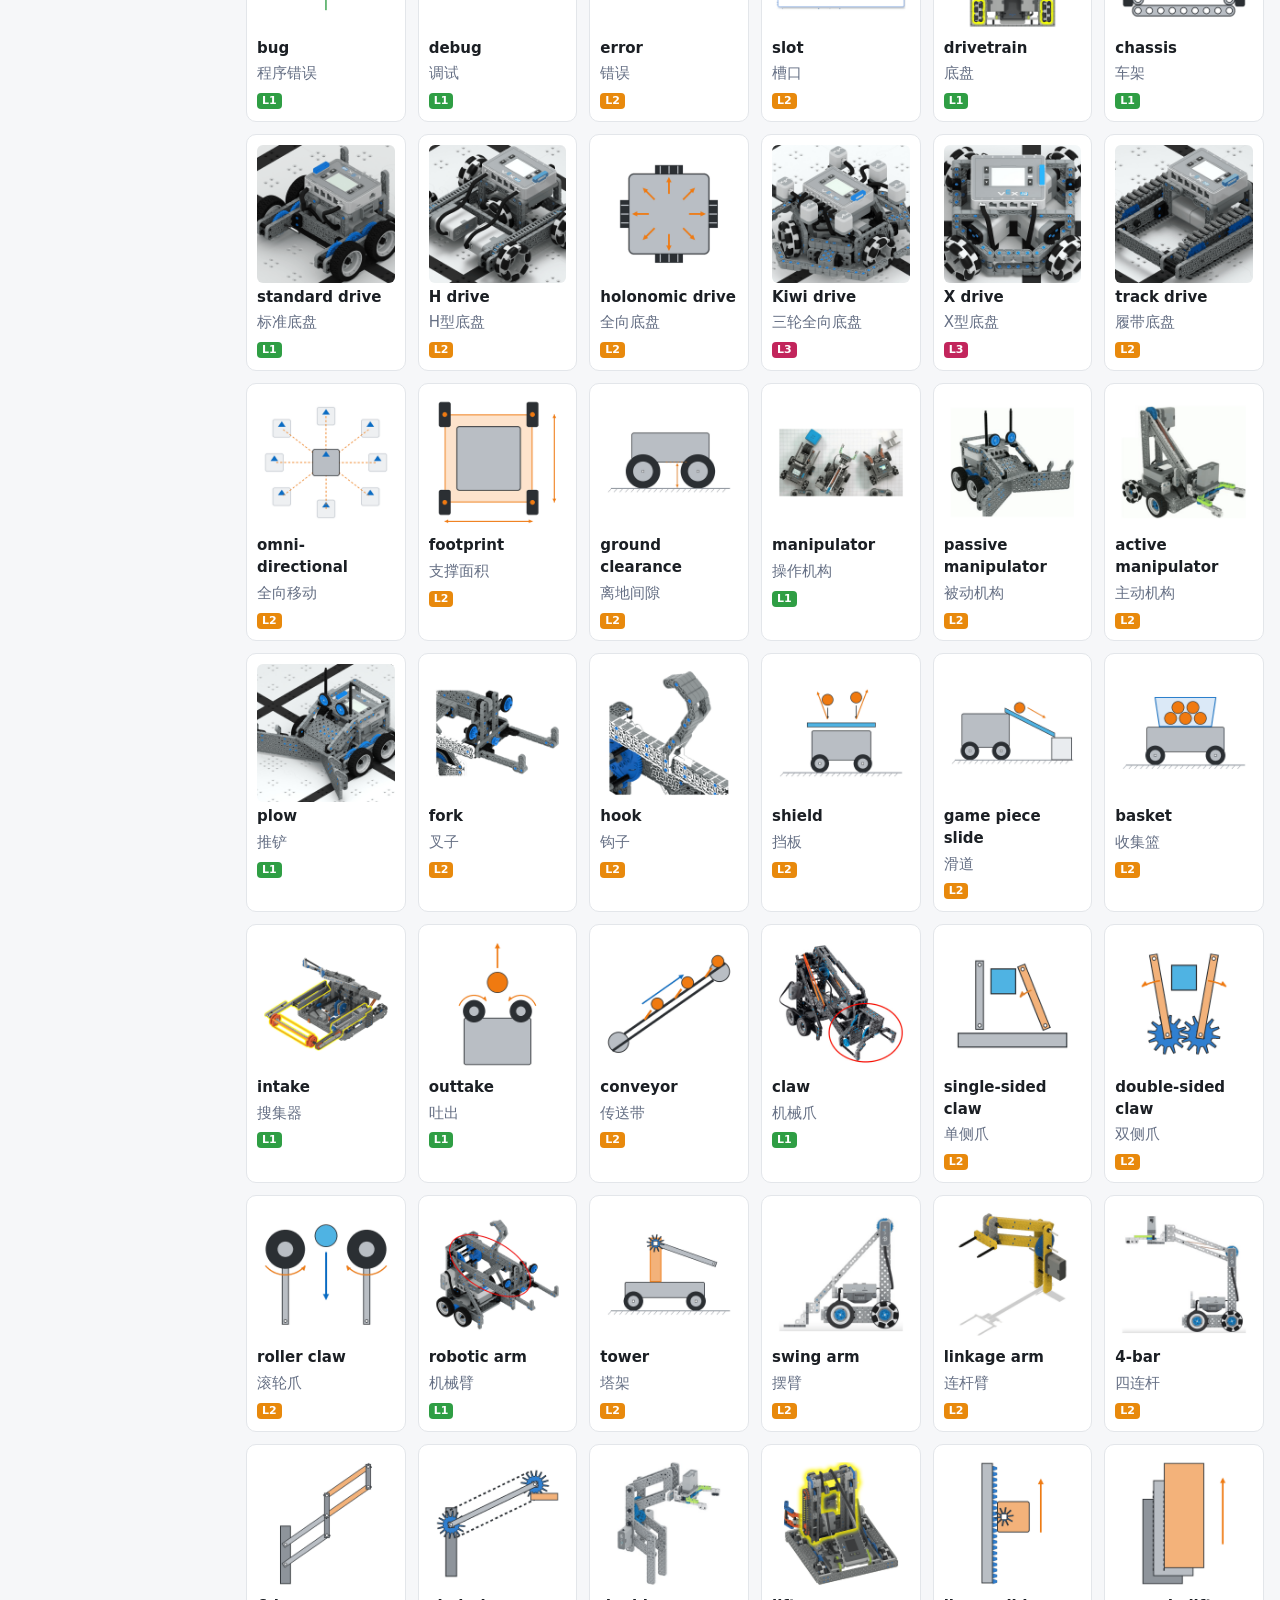
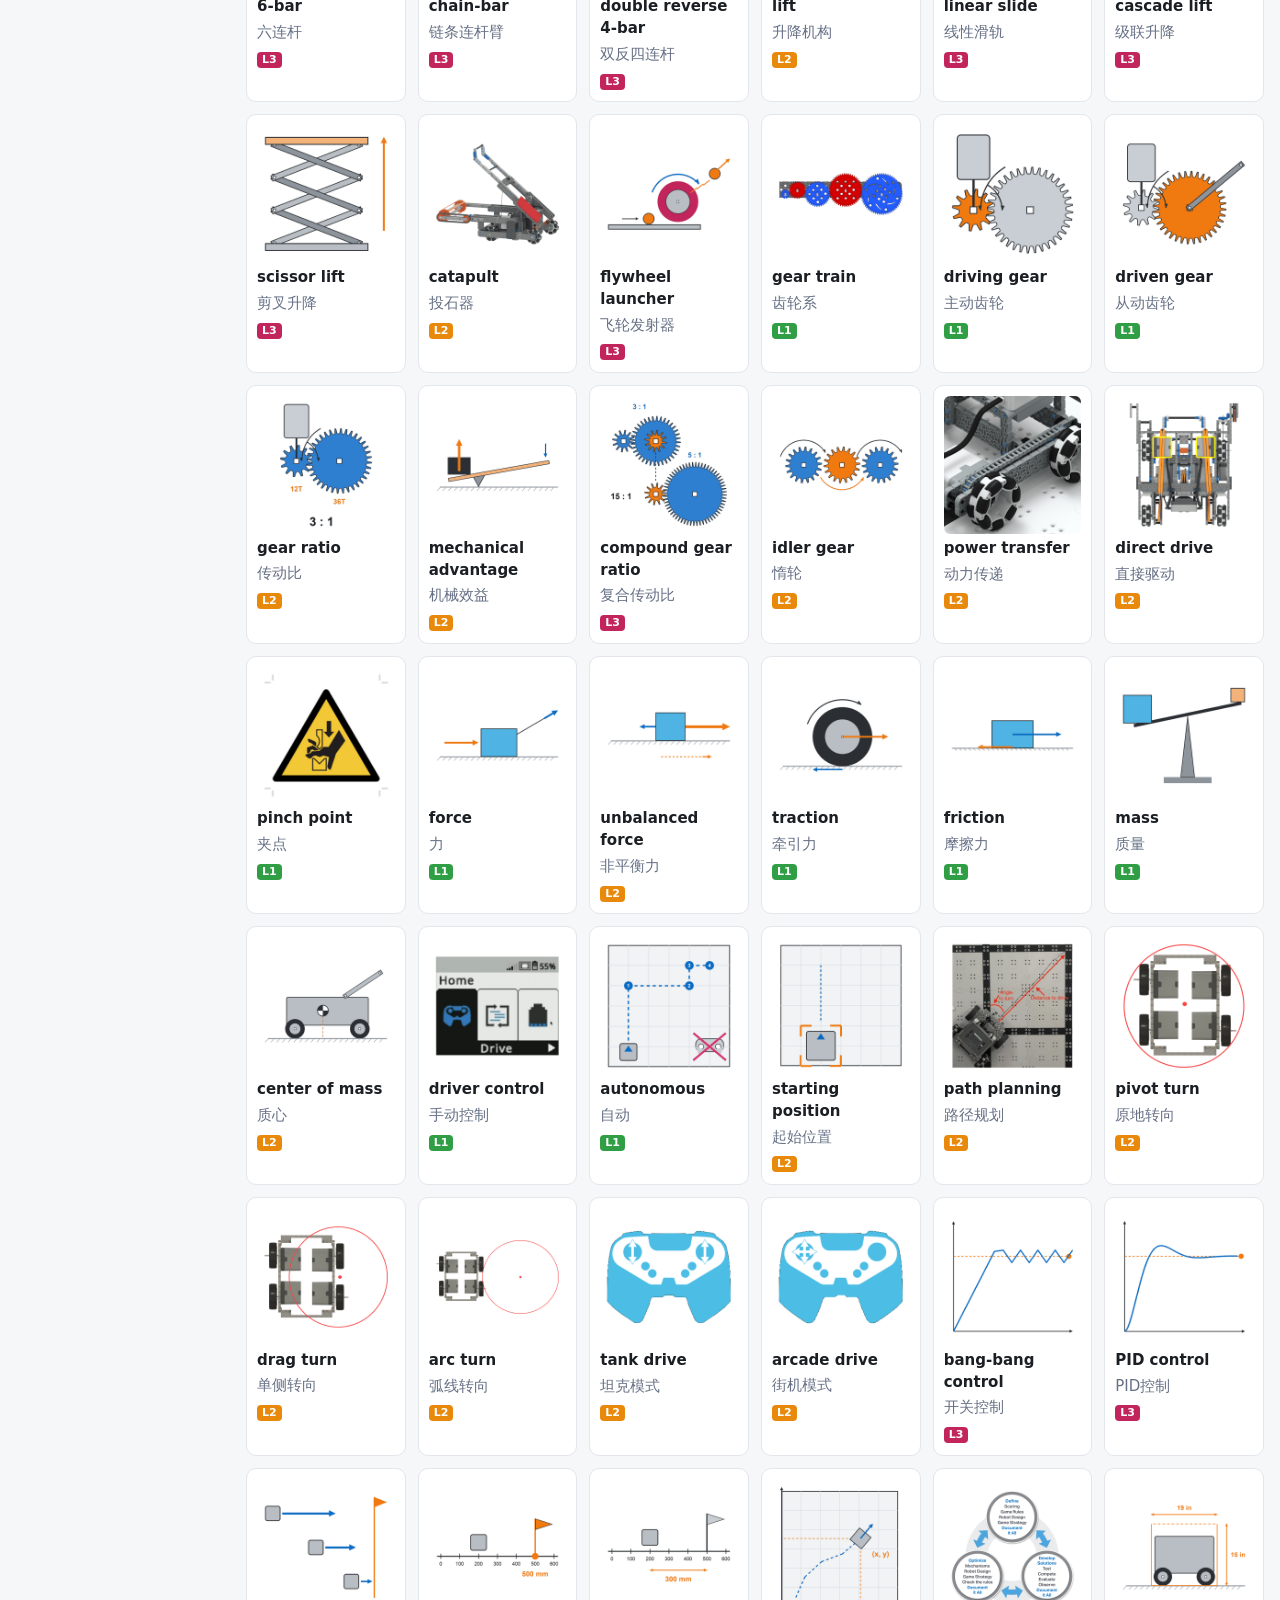
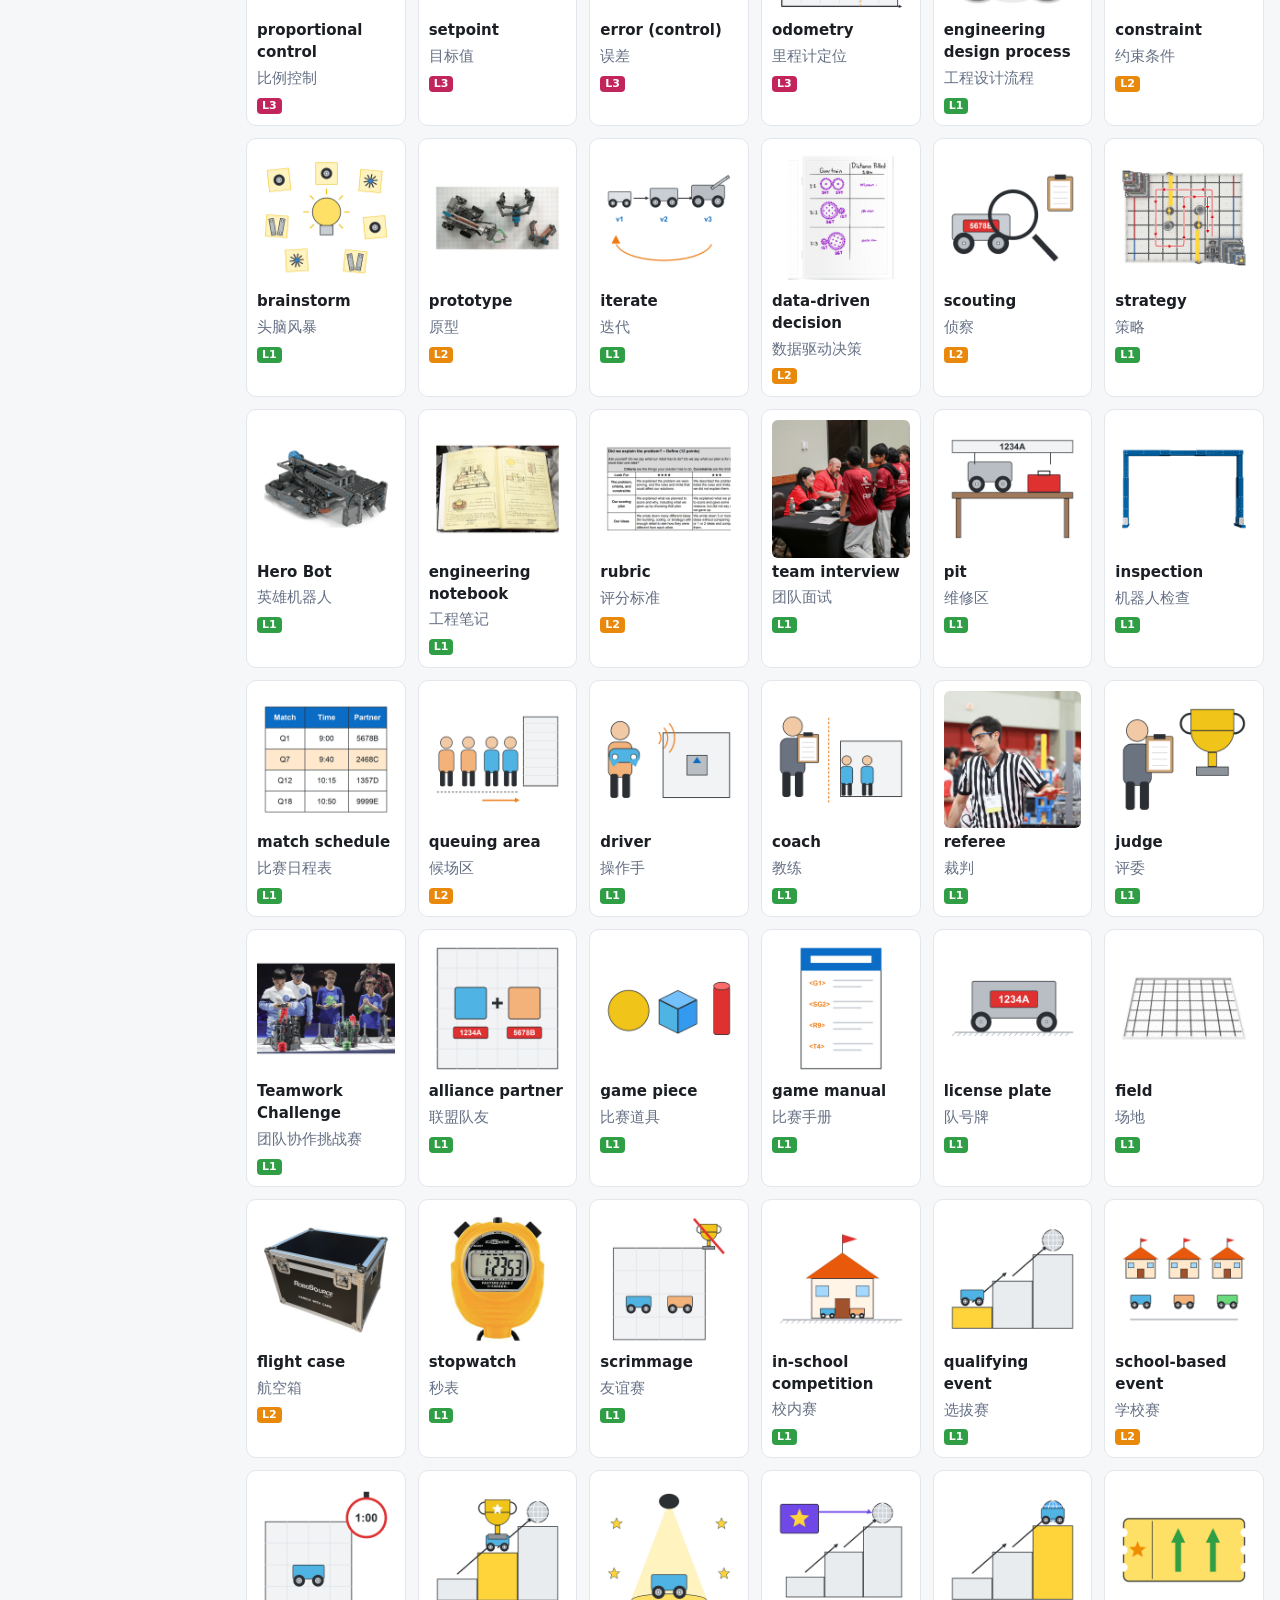
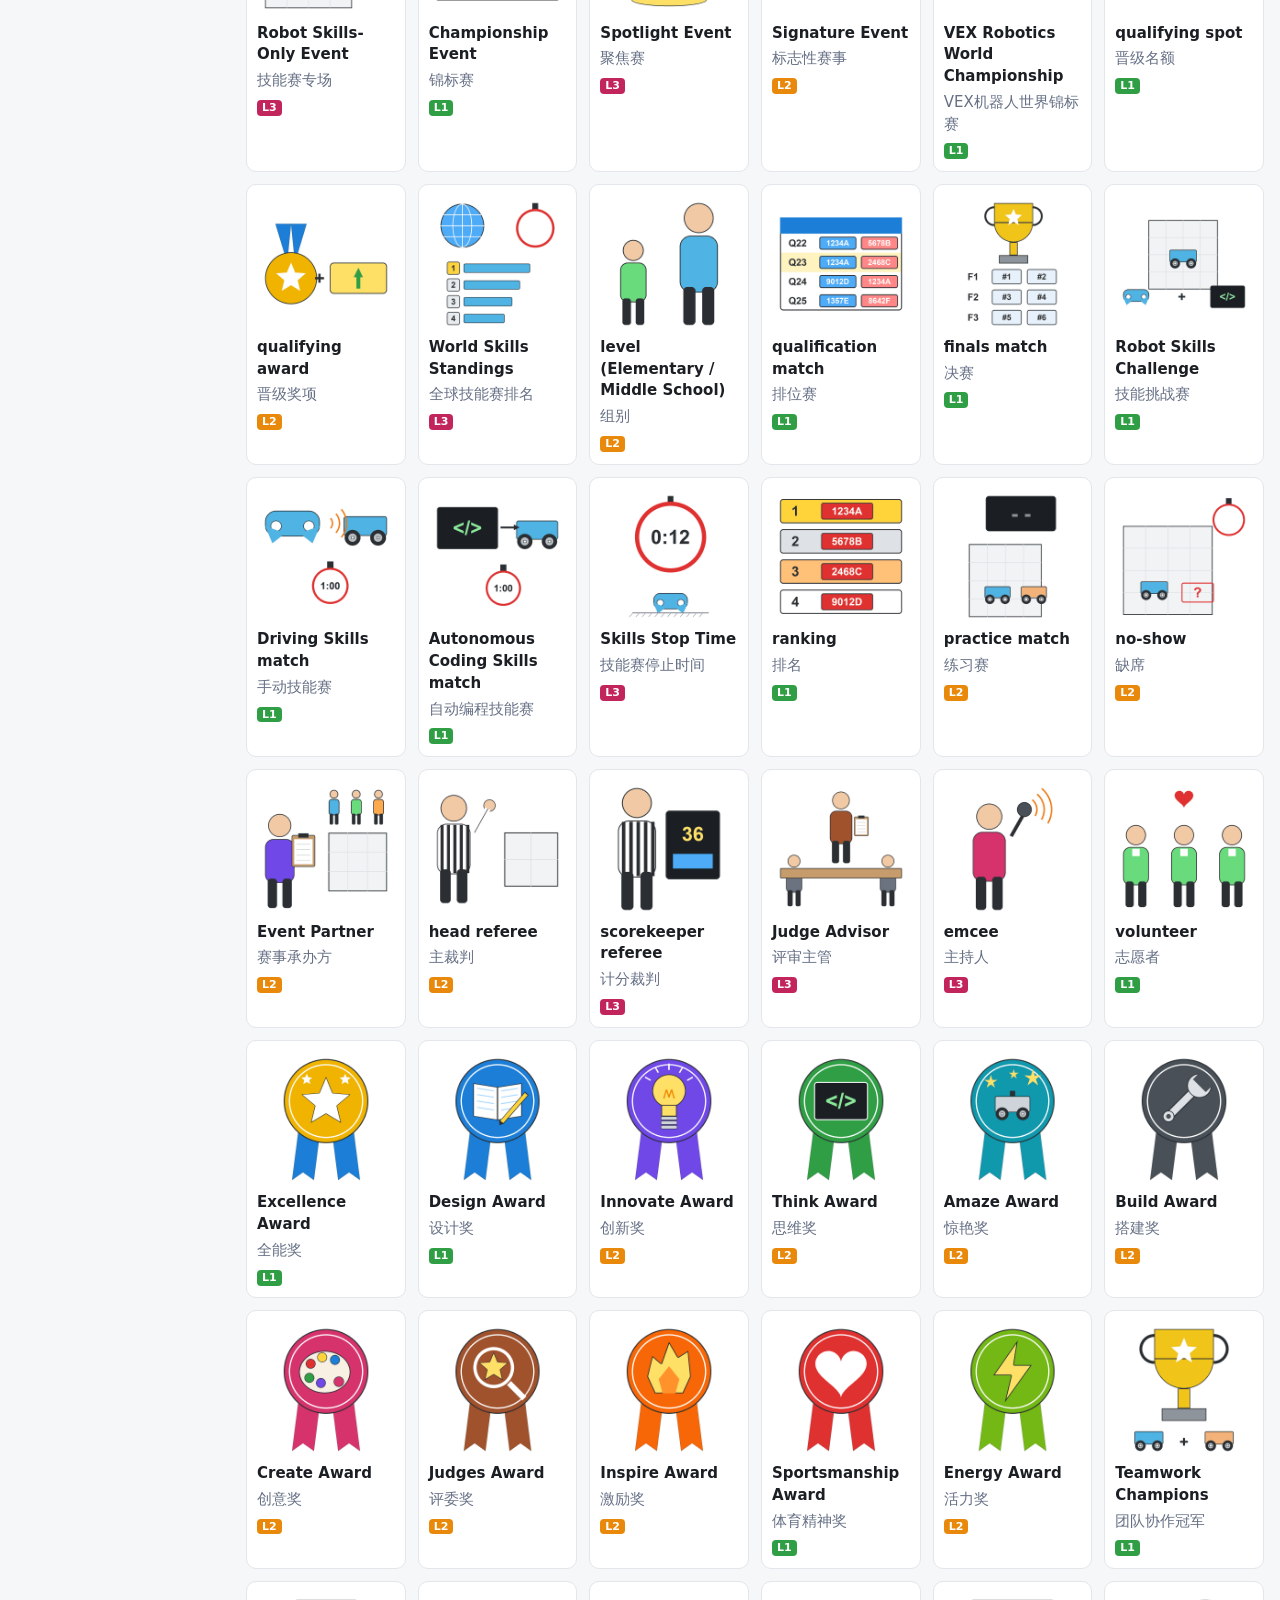
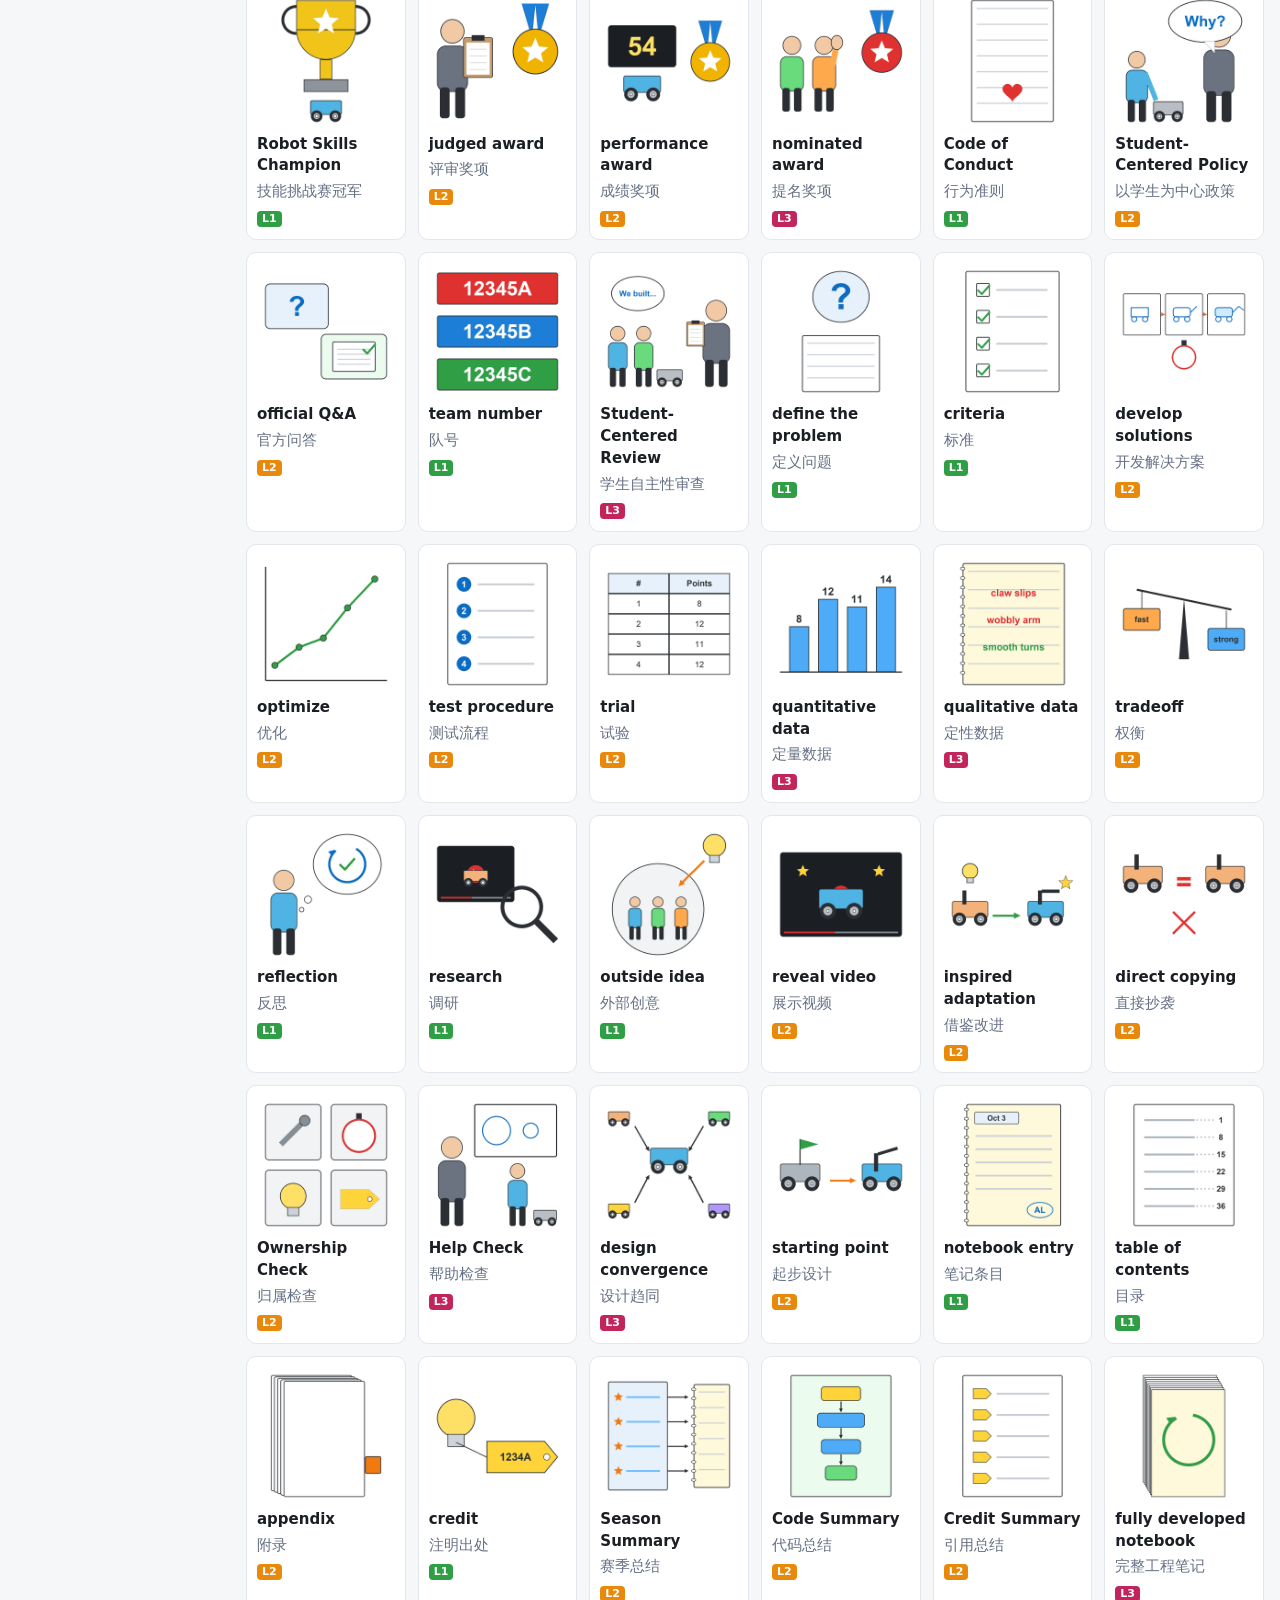
==== commit 20206569: "Add Simulators to the sidebar: robot lifts and catapults Copies of lifts.html, catapult.html and emb" ====
--- a/app/index.html
+++ b/app/index.html
@@ -37,6 +37,13 @@
   nav a.sub { padding-left: 22px; color: var(--muted); }
   nav a.sub.active { color: var(--accent); }
   nav .count { color: var(--muted); font-weight: 400; font-size: 12px; }
+  #sims { margin-top: 14px; border-top: 1px solid var(--line); padding-top: 8px; }
+  #sims h3 { margin: 0 10px 2px; font-size: 14px; font-weight: 600; }
+  #sims h3 .zh-text { font-weight: 400; color: var(--muted); font-size: 12px; margin-left: 4px; }
+  .sim-frame { width: 100%; height: max(560px, calc(100vh - 150px)); border: 1px solid var(--line); border-radius: 12px; background: #fff; display: block; }
+  .sim-head { display: flex; flex-wrap: wrap; align-items: baseline; gap: 4px 14px; margin-bottom: 10px; }
+  .sim-head h2 { margin: 0; }
+  .sim-head p { margin: 0; color: var(--muted); flex-basis: 100%; }
   #refs { margin-top: 14px; border-top: 1px solid var(--line); padding-top: 8px; }
   #refs summary { cursor: pointer; font-weight: 600; font-size: 14px; padding: 5px 10px; border-radius: 6px; }
   #refs summary:hover { background: var(--chip); }
@@ -90,7 +97,10 @@
     nav { position: static; max-height: none; border-right: 0; border-bottom: 1px solid var(--line); padding: 6px; }
     #nav { display: flex; flex-wrap: wrap; gap: 4px; }
     #nav a { white-space: nowrap; margin: 0; gap: 6px; background: var(--chip); }
-    #refs { margin-top: 8px; }
+    #refs, #sims { margin-top: 8px; }
+    #sims-list { display: flex; flex-wrap: wrap; gap: 4px; }
+    #sims-list a { background: var(--chip); }
+    .sim-frame { height: 1100px; }
     #nav .sub-zh { display: inline; margin-left: 4px; }
     nav a.domain::before { display: none; }
     nav .subs { flex-basis: 100%; display: flex; gap: 4px; overflow-x: auto; padding-top: 2px; }
@@ -106,7 +116,7 @@
   <label><input type="checkbox" id="zh" checked> 中文</label>
 </header>
 <div class="layout">
-  <nav><div id="nav"></div><details id="refs"><summary>Quick references <span class="zh-text sum-zh">快速参考</span></summary><div id="refs-list"></div></details></nav>
+  <nav><div id="nav"></div><div id="sims"><h3>Simulators <span class="zh-text">模拟器</span></h3><div id="sims-list"></div></div><details id="refs"><summary>Quick references <span class="zh-text sum-zh">快速参考</span></summary><div id="refs-list"></div></details></nav>
   <main id="main"></main>
 </div>
 <script src="vendor/scratchblocks.min.js"></script>
@@ -115,6 +125,13 @@
 const DATA = "../data/vocab.csv", IMAGES = "../images/";
 const DOMAIN_NAMES = { BLD: "Building", CODE: "Coding", ENG: "Engineering", EDP: "Design process",
                        COMP: "Competition", SEASON: "Season game" };
+
+// Simulators in the sidebar: copies of pages from the Chalkline sample course, saved in app/sims/ (see its README).
+// Each is [key, English, 中文, page, one-line note].
+const SIMS = [
+  ["lifts", "Robot lifts", "举升机构", "sims/lifts.html?mode=four", "4-bar, 6-bar and DR4B. Change the bars and the tower, then press Lift. The orange box and red line are the VEX IQ size rules."],
+  ["catapult", "Catapults", "弹射器", "sims/catapult.html?mode=slip", "Three ways to pull back and release: slip gear, snail cam, and winch, latch and trigger. Try Slow motion."],
+];
 
 // Quick references in the sidebar: VEX sources only. Each link is [English, 中文, url, key]; key = true stars it. Update the season-specific links each season.
 const REFS = [
@@ -139,7 +156,6 @@
     ["VEXcode IQ (web)", "VEXcode IQ（网页版）", "https://codeiq.vex.com", true],
     ["VEXcode IQ command reference", "VEXcode IQ 指令参考", "https://api.vex.com/iq2/home/index.html"],
     ["Virtual Driving Skills practice", "虚拟手动技能赛练习", "https://library.globalrobotics.org/hc/en-us/articles/51569257994004"],
-    ["21 Mechanical Principles with VEX IQ (video)", "用 VEX IQ 演示 21 个机械原理（视频）", "https://www.youtube.com/watch?v=dngl2F_IRyI&list=PLmn97mWjsWocBNg2GAcS0Z3GzxcLX_MU3&index=3"],
   ]],
 ];
 
@@ -225,6 +241,22 @@
     links.map(([label, zh, url, key]) => `<a href="${esc(url)}" target="_blank" rel="noopener"${key ? ' class="key"' : ""}>${key ? '<span class="star">★</span>' : ""}${esc(label)} <span class="ext">↗</span><span class="sub-zh zh-text">${esc(zh)}</span></a>`).join("")).join("");
   // Open on wide screens; on phones it starts folded so the term list stays near the top.
   document.getElementById("refs").open = window.matchMedia("(min-width: 701px)").matches;
+}
+
+function buildSims(active) {
+  document.getElementById("sims-list").innerHTML = SIMS.map(([key, en, zh]) =>
+    `<a href="#sim=${key}" class="${active === key ? "active" : ""}"><span>${esc(en)}<span class="sub-zh zh-text">${esc(zh)}</span></span></a>`).join("");
+}
+
+function showSim(key) {
+  const [, en, zh, page, note] = SIMS.find(s => s[0] === key);
+  document.getElementById("main").innerHTML = `<div class="sim-head"><h2>${esc(en)} <span class="zh-text" style="color:var(--muted);font-weight:400">${esc(zh)}</span></h2>
+    <a class="learn" style="margin:0" href="${esc(page)}" target="_blank" rel="noopener">Open full screen ↗</a><p>${esc(note)}</p></div>
+    <iframe class="sim-frame" src="${esc(page)}" title="${esc(en)}"></iframe>`;
+  // On phones the simulator stacks into one long column: grow the frame to fit it, so the page scrolls, not the frame.
+  const f = document.querySelector(".sim-frame");
+  f.onload = () => { if (matchMedia("(max-width: 700px)").matches)
+    try { f.style.height = (f.contentDocument.body.offsetHeight + 4) + "px"; } catch {} };
 }
 
 function buildNav(active) {
@@ -288,11 +320,14 @@
   const h = decodeURIComponent(location.hash.slice(1));
   const q = document.getElementById("q").value.trim().toLowerCase();
   if (q) {
-    buildNav(null);
+    buildNav(null); buildSims(null);
     const hits = rows.filter(r => [r.term_en, r.aka, r.zh, r.short_def, r.explanation, r.tags]
       .some(v => v.toLowerCase().includes(q)));
     return showGrid(`Search: “${q}”`, hits);
   }
+  const sim = h.startsWith("sim=") && SIMS.find(s => s[0] === h.slice(4));
+  buildSims(sim ? sim[0] : null);
+  if (sim) { buildNav(null); return showSim(sim[0]); }
   if (h.startsWith("id=") && byId[h.slice(3)]) { const r = byId[h.slice(3)]; buildNav(`${r.domain}/${r.subdomain}`); return showDetail(r); }
   buildNav(h);
   const [d, s] = h.split("/");
@@ -306,7 +341,7 @@
 const applyZh = () => { document.body.classList.toggle("hide-zh", !zhBox.checked);
                         try { localStorage.setItem("showZh", zhBox.checked ? "1" : "0"); } catch {} };
 zhBox.addEventListener("change", applyZh); applyZh();
-buildRefs();
+buildRefs(); buildSims(null);
 document.getElementById("q").addEventListener("input", route);
 addEventListener("hashchange", () => { document.getElementById("q").value = ""; route(); });
 
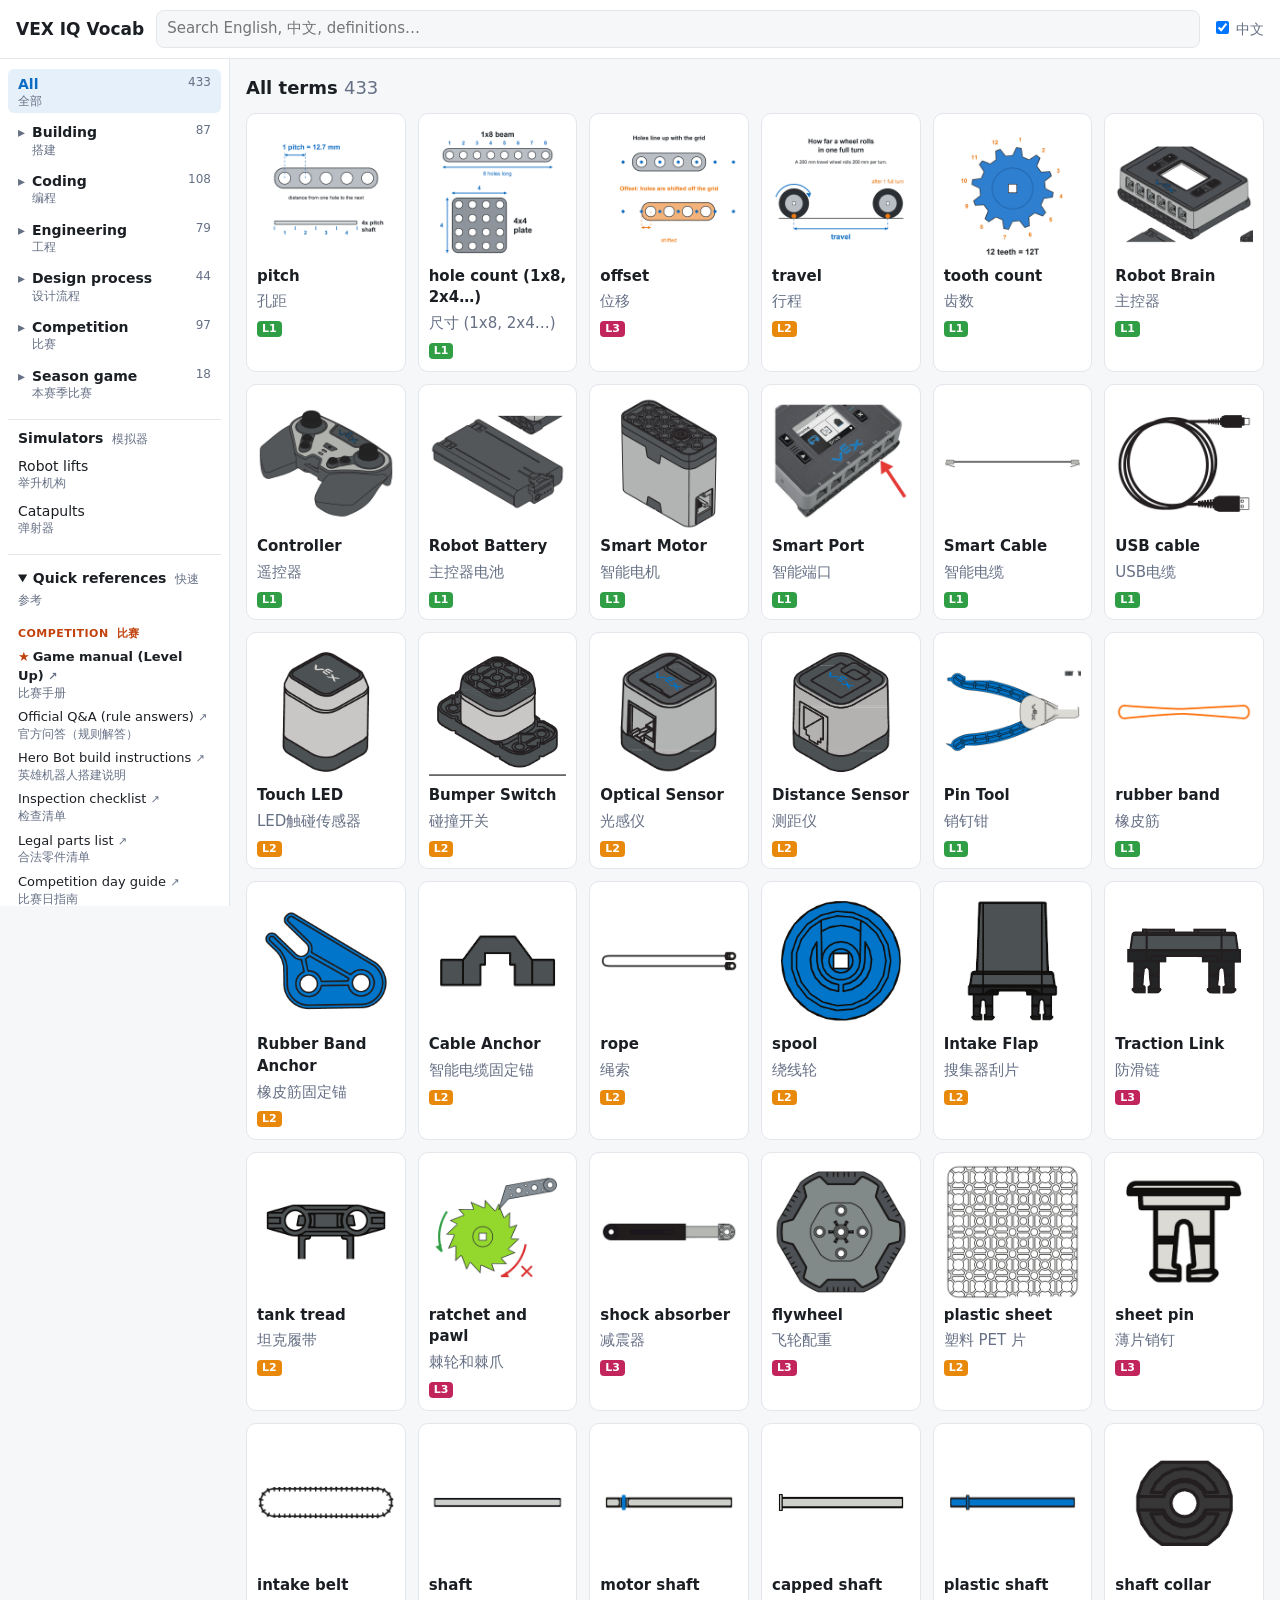
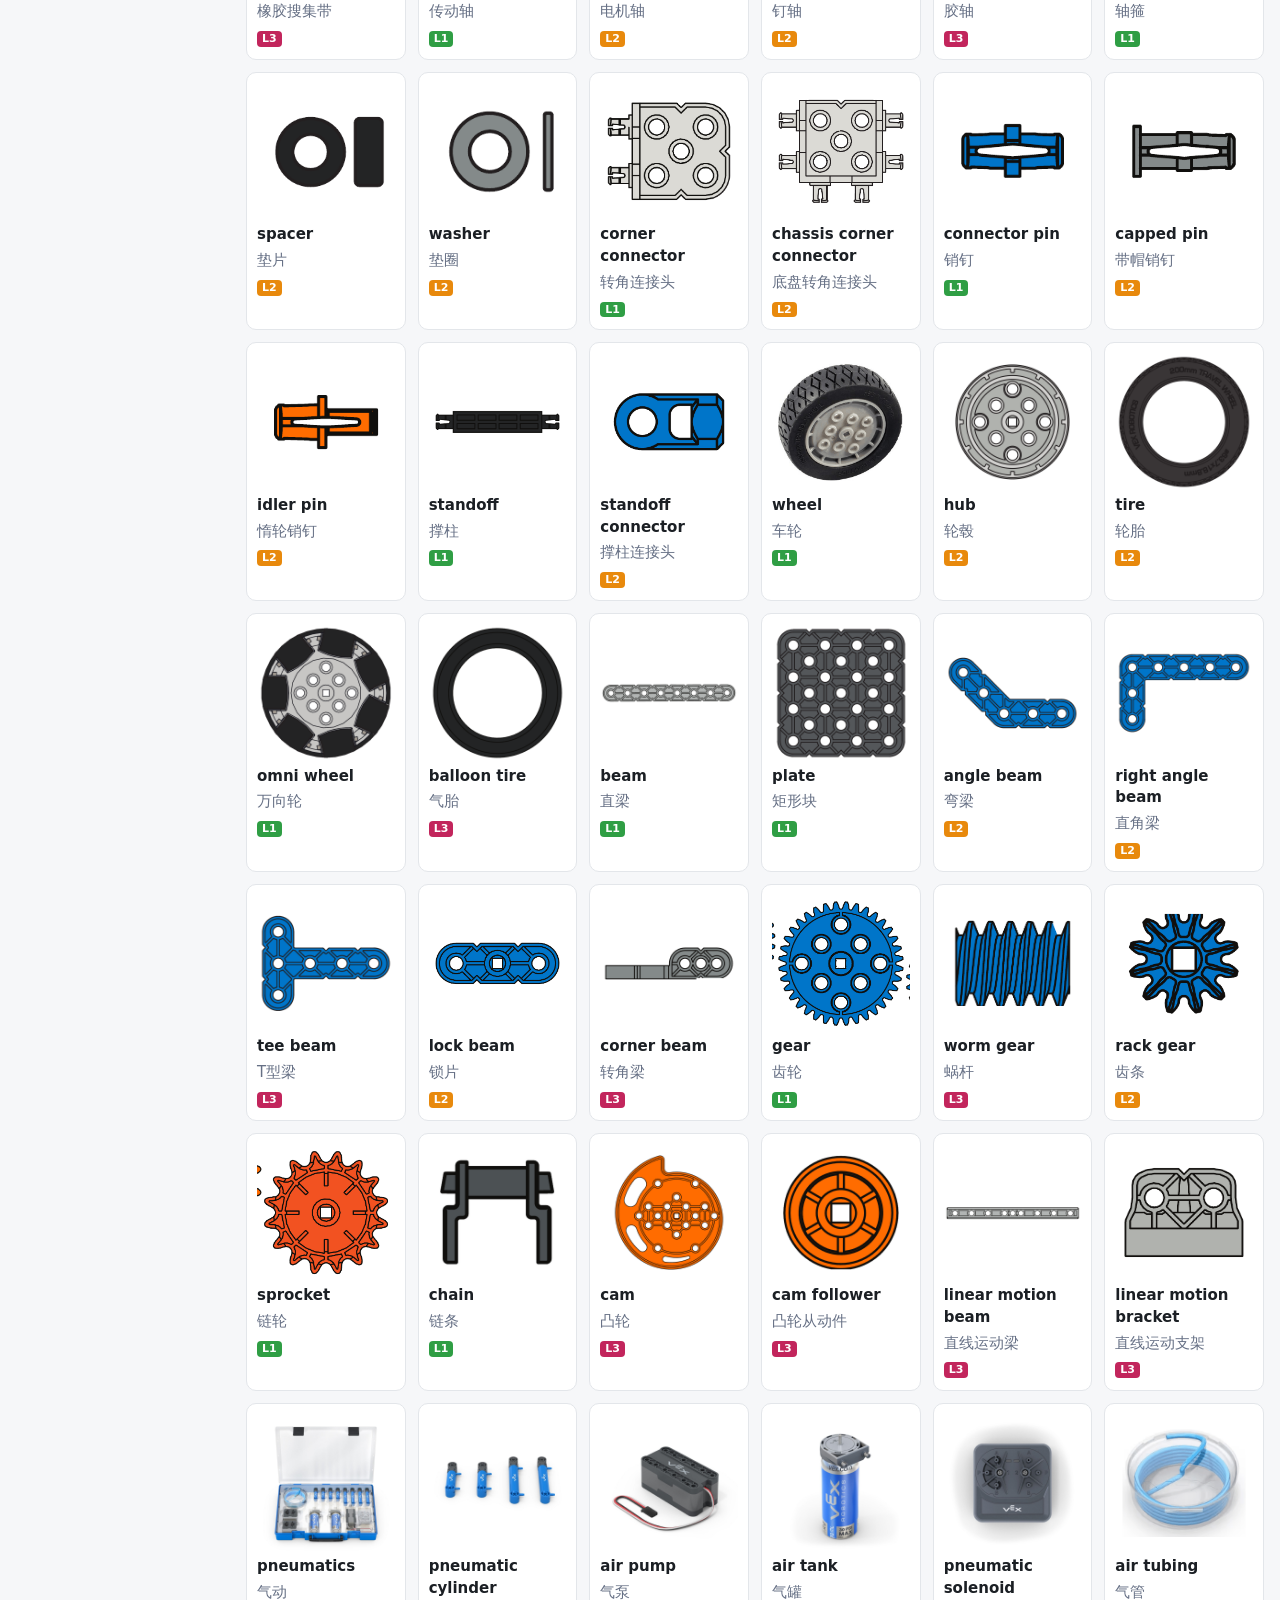
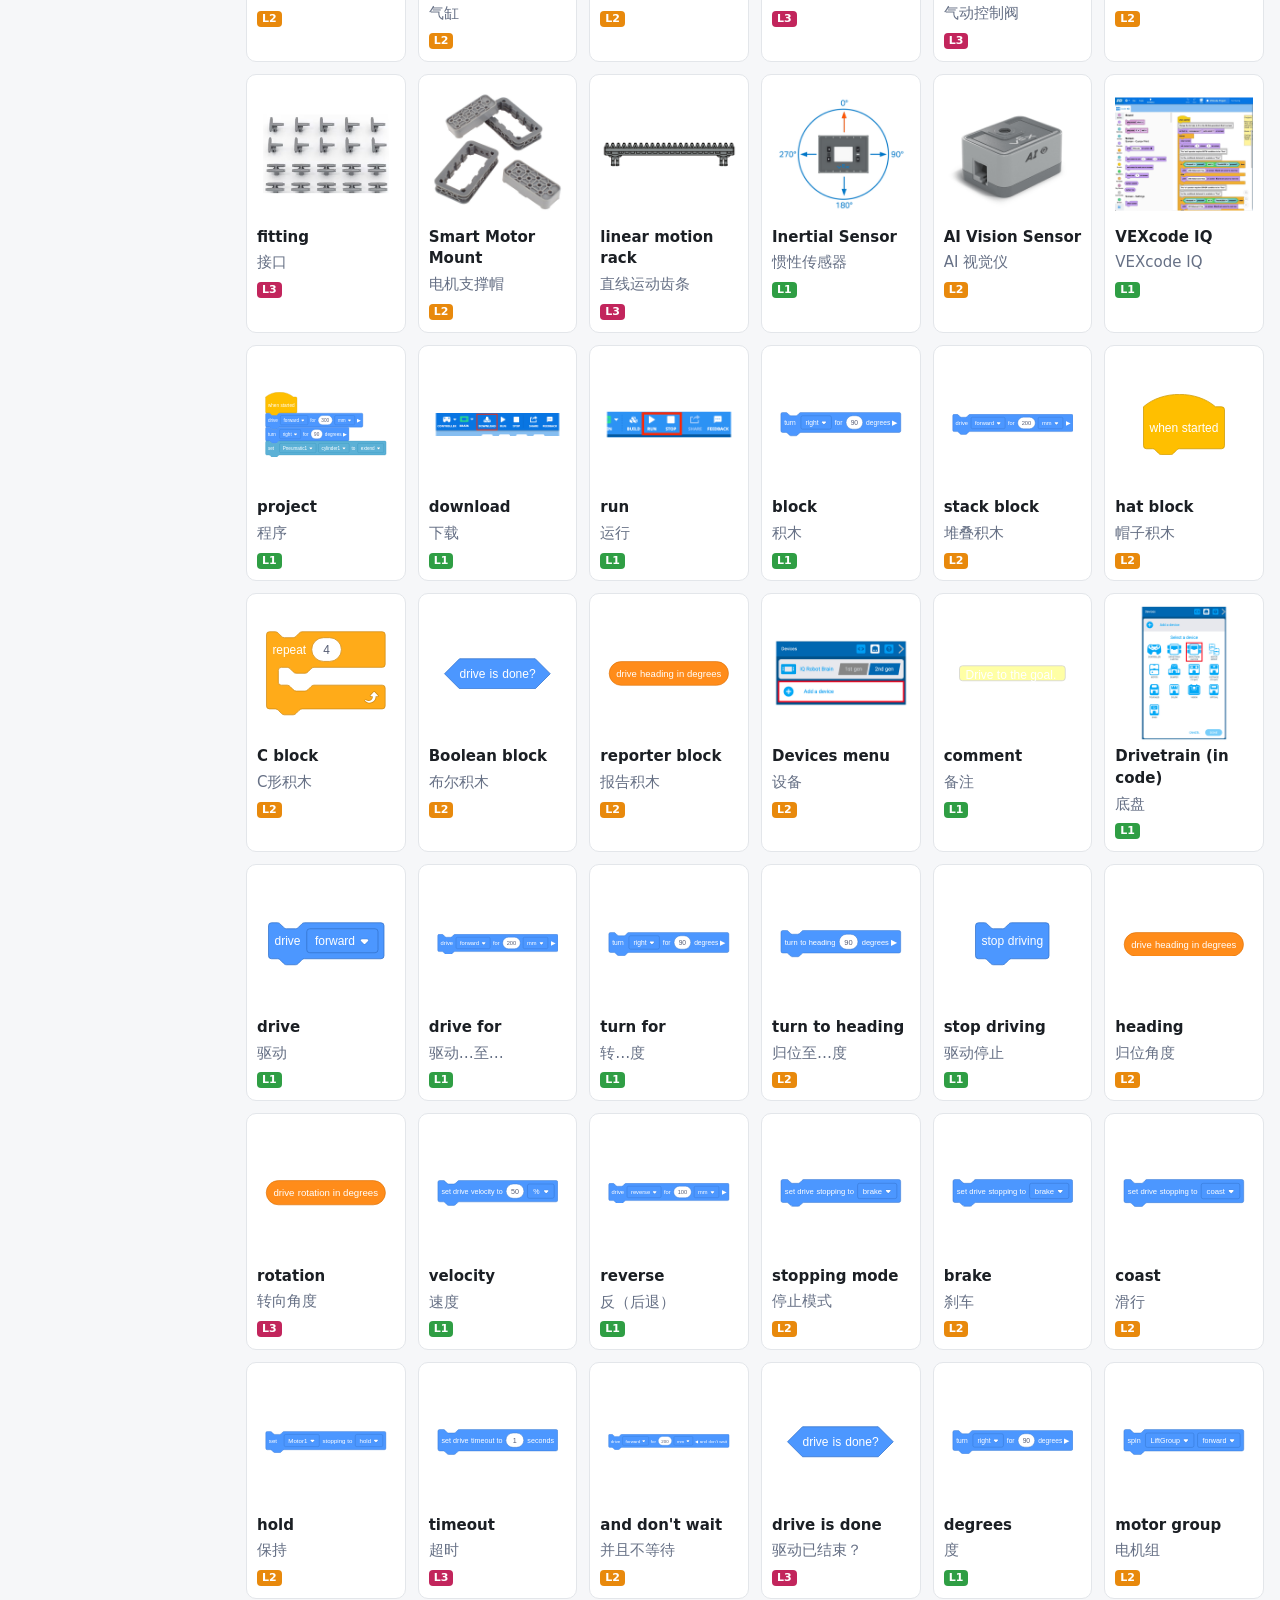
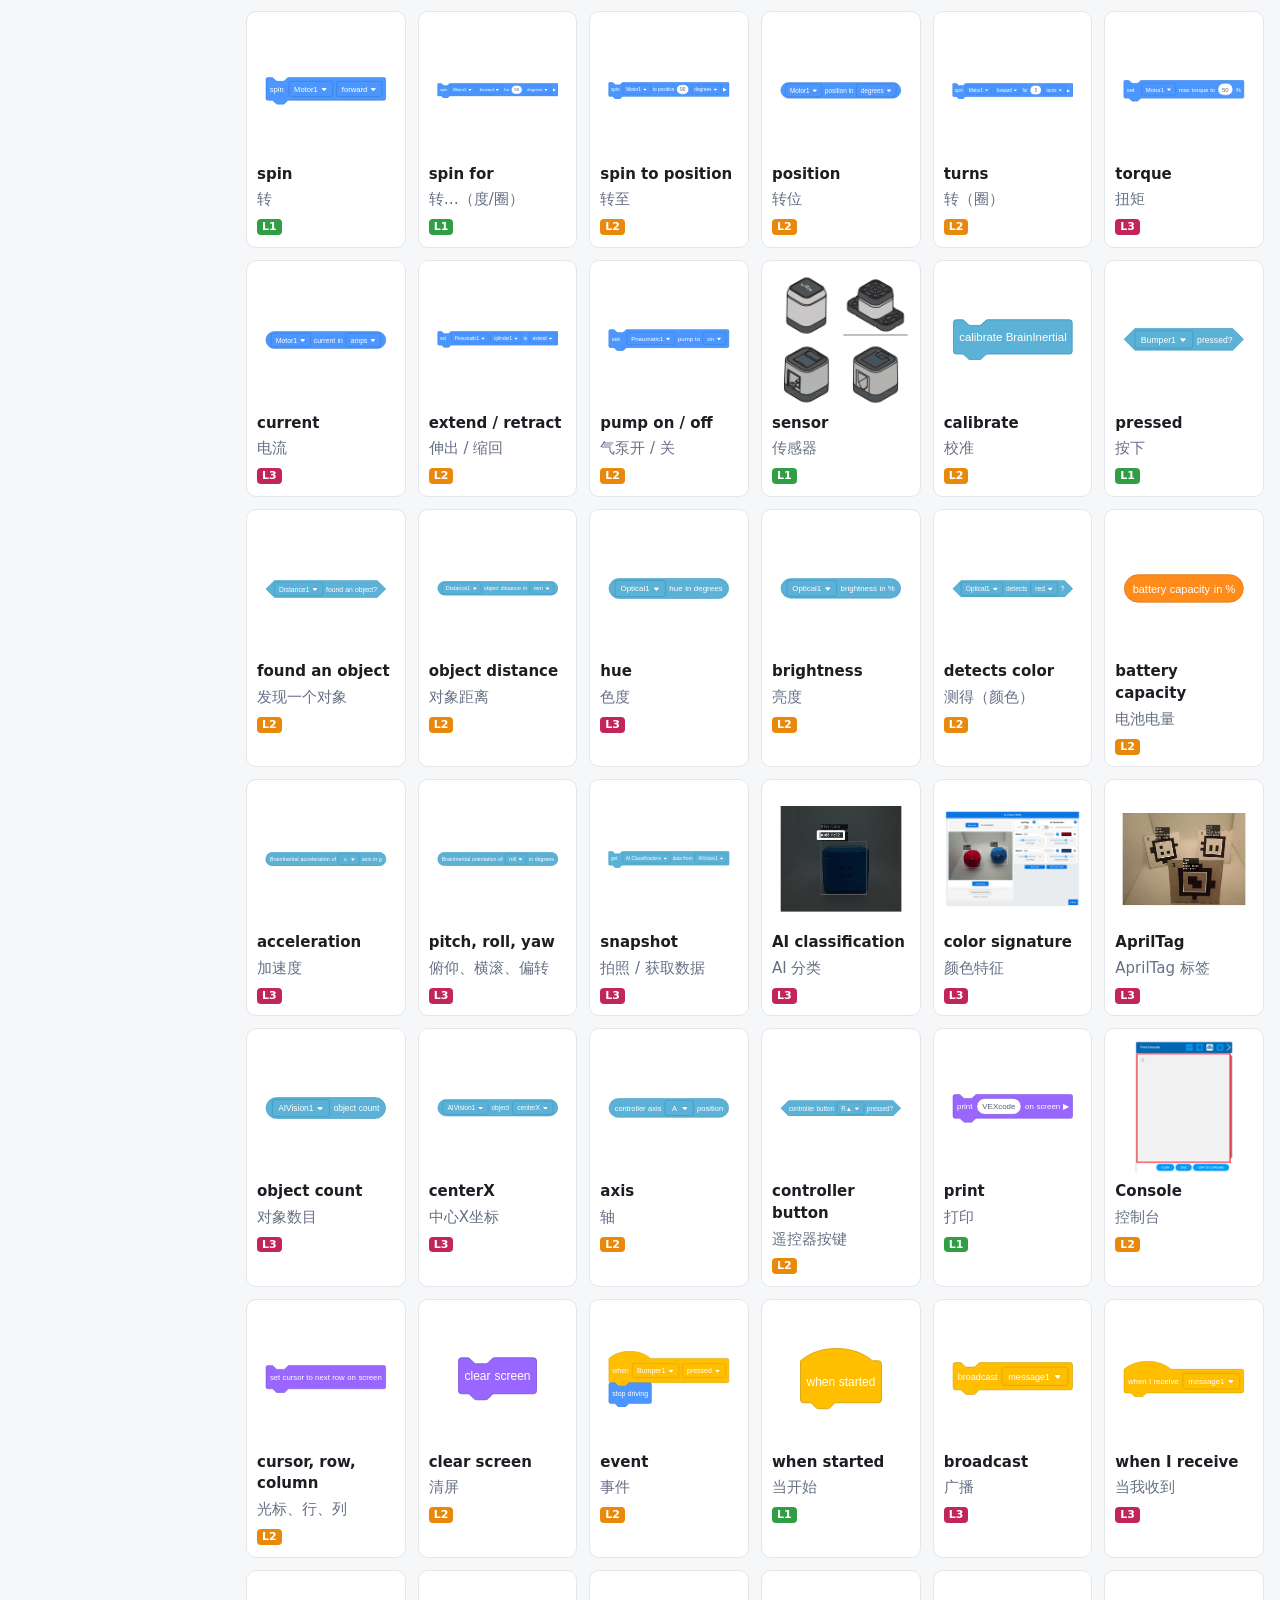
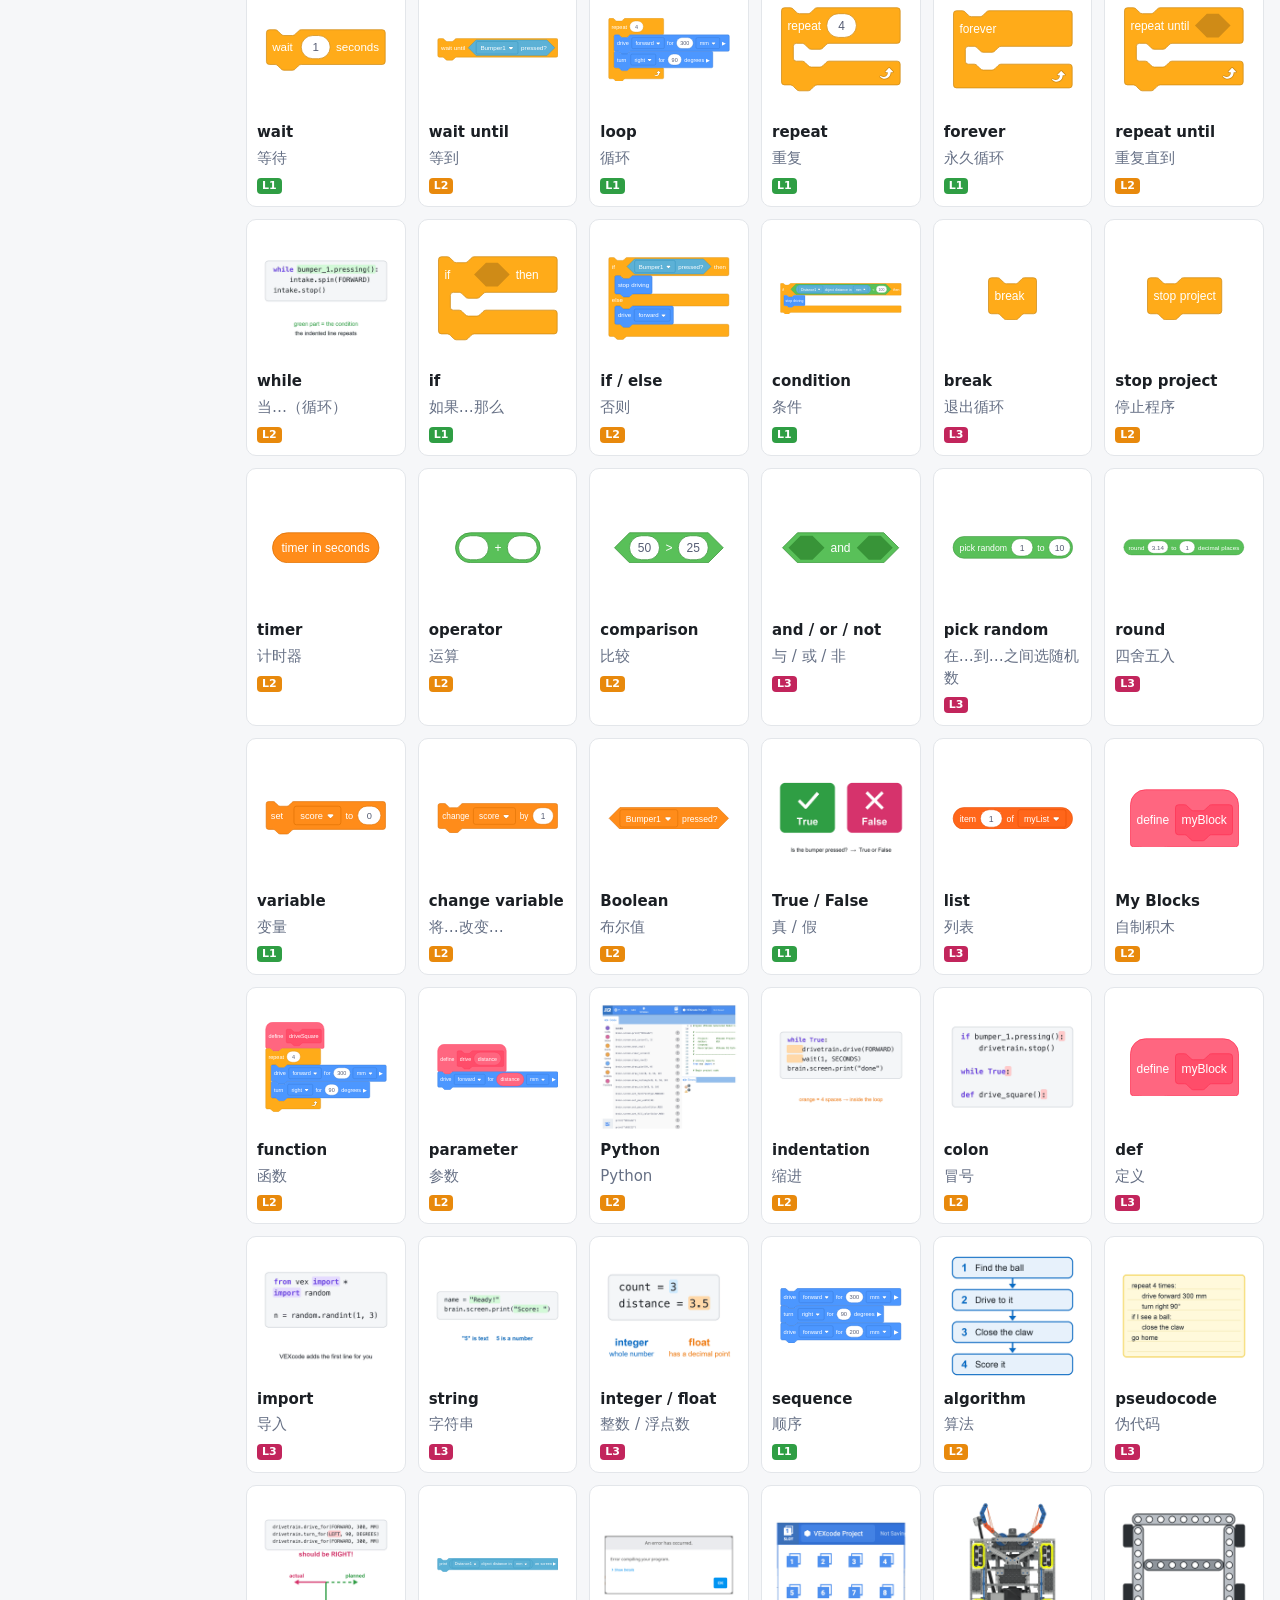
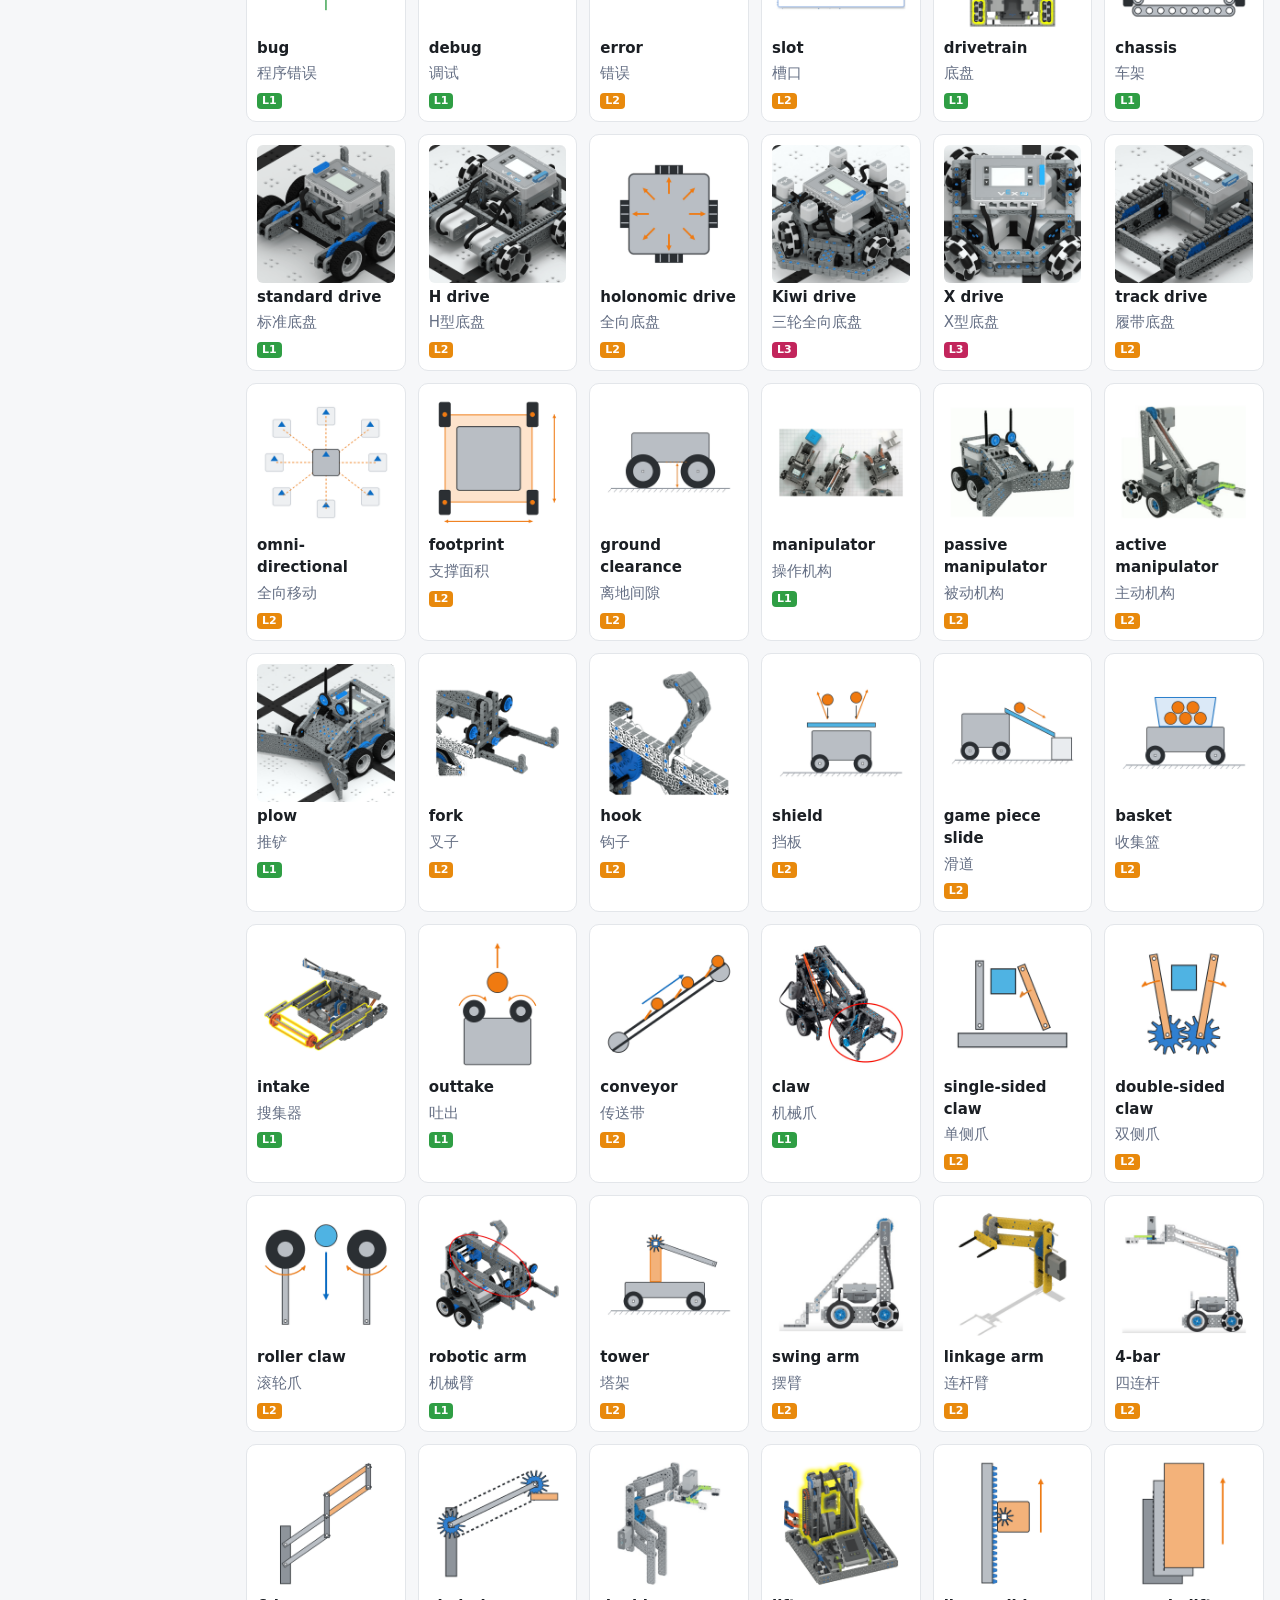
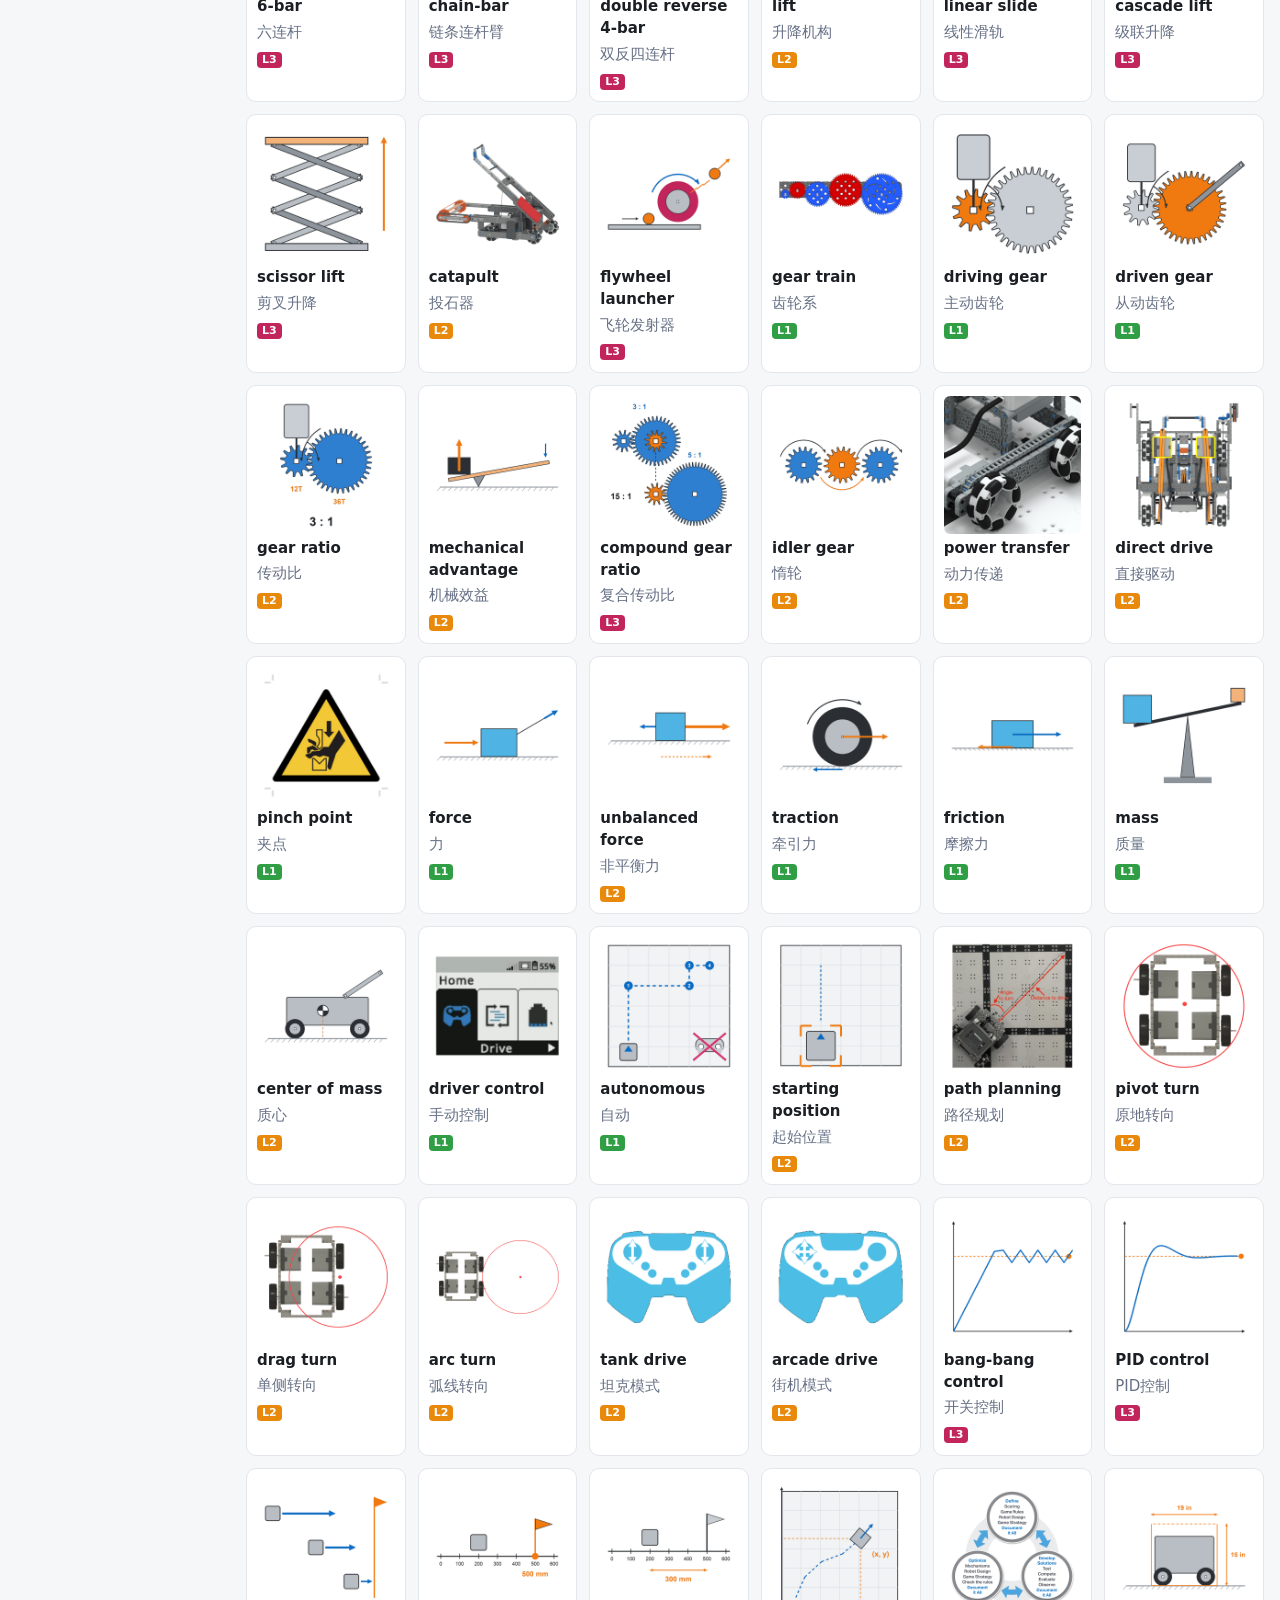
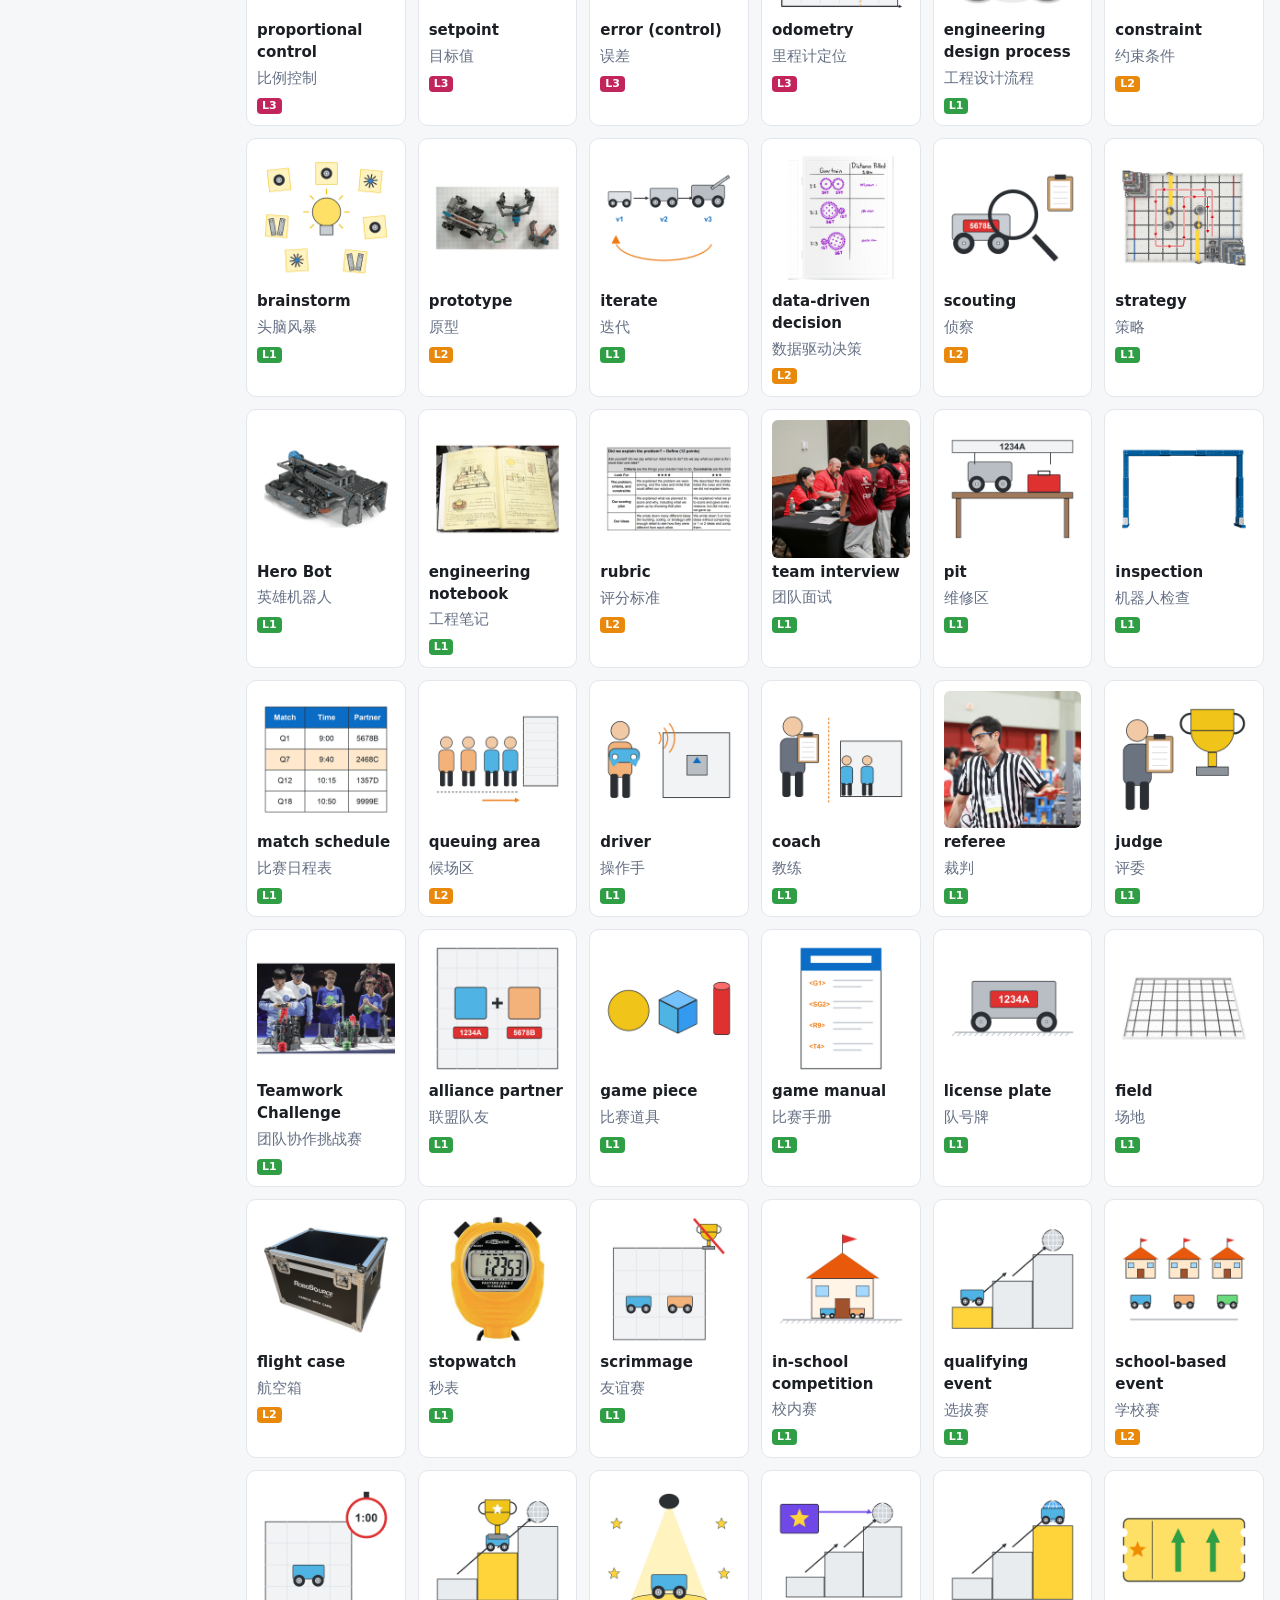
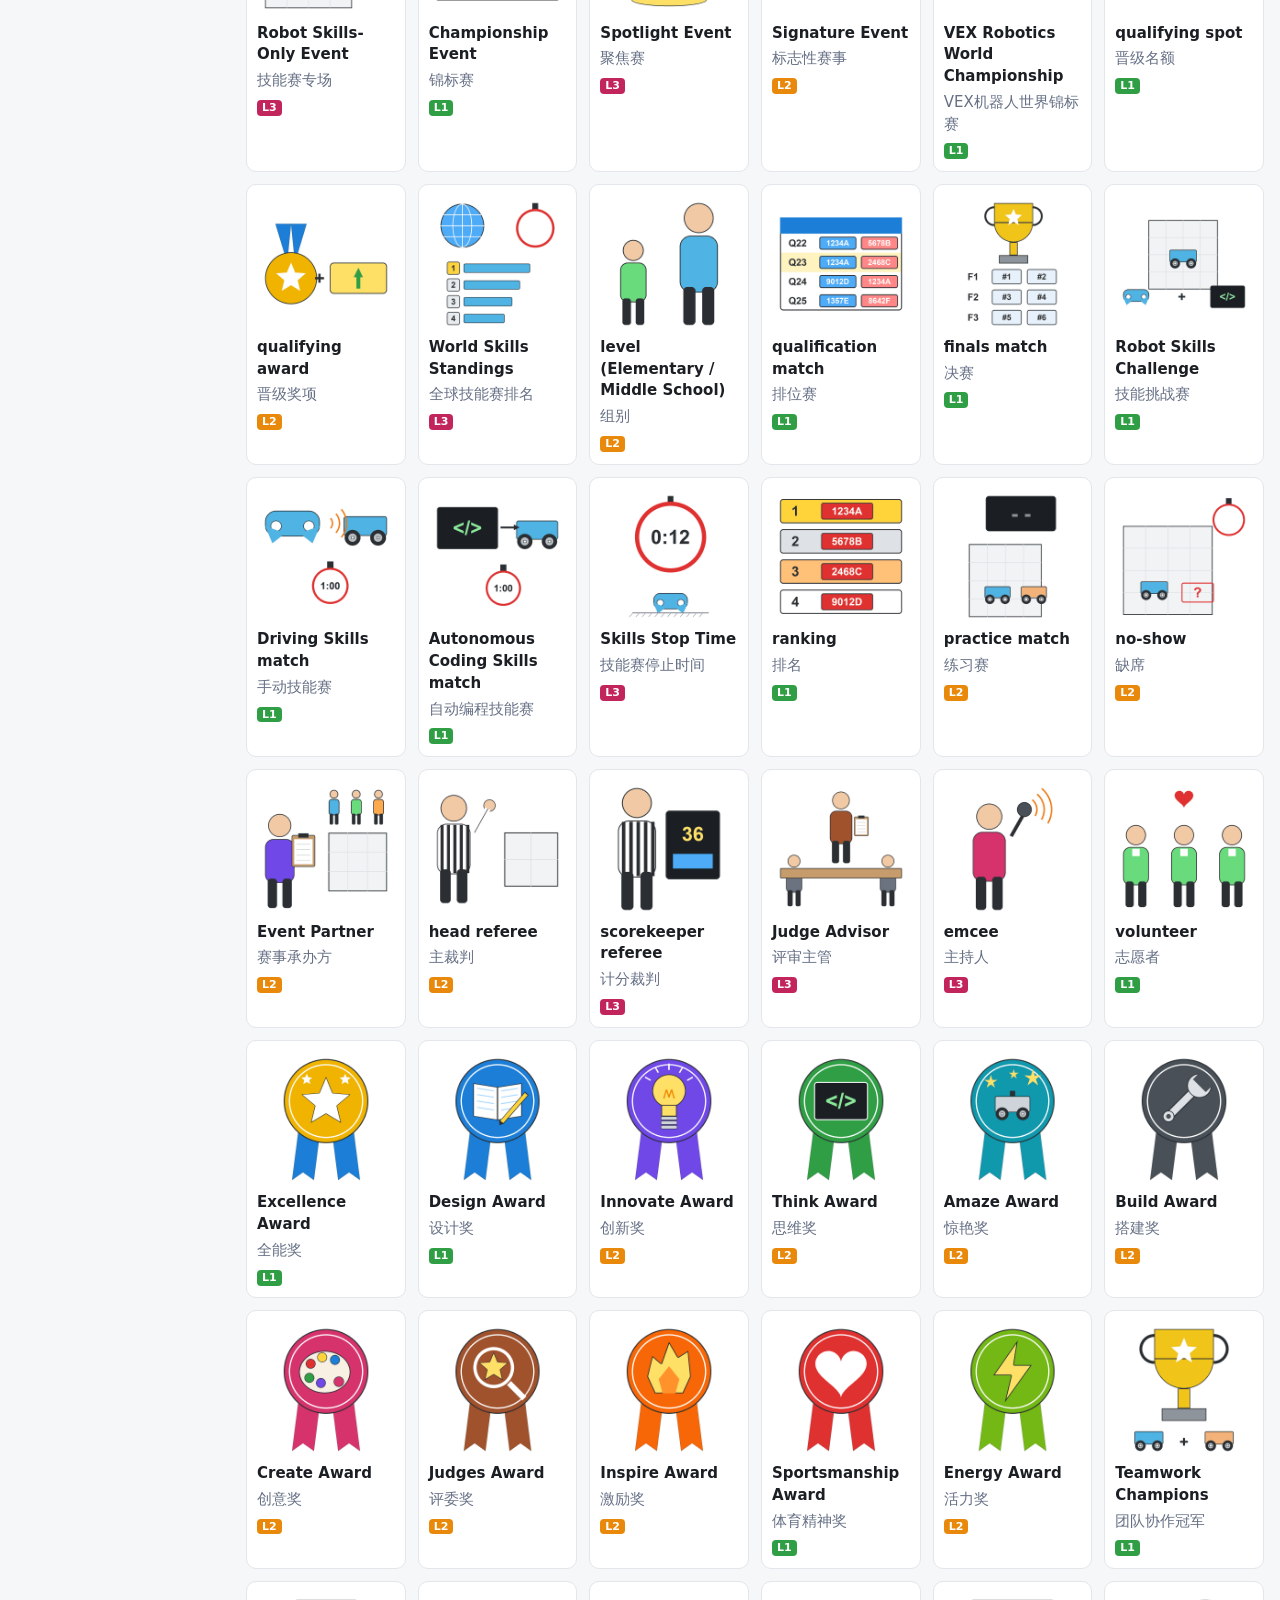
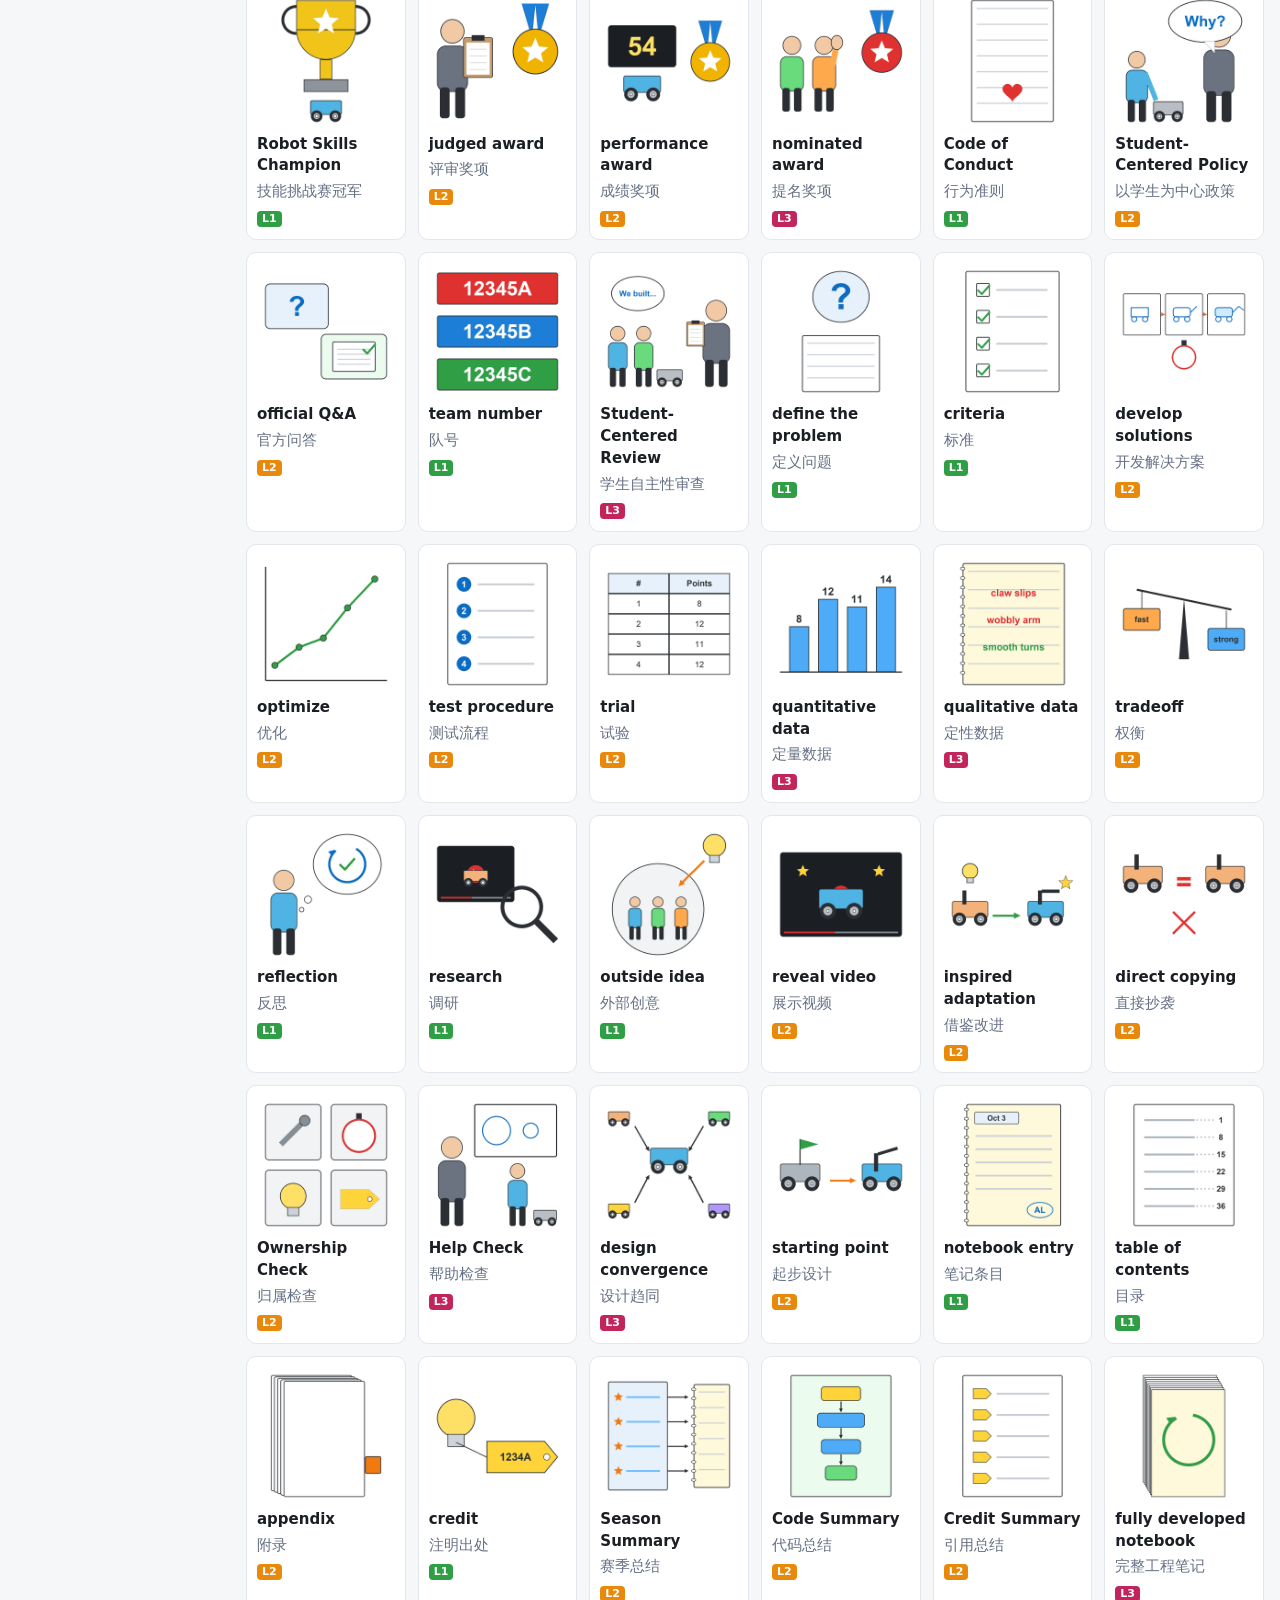
==== commit 6d8a5ce7: "Use VEX's name: "Drop cam" in the catapult simulator; "snail cam" as an aka VEX calls the part a dro" ====
--- a/app/index.html
+++ b/app/index.html
@@ -130,7 +130,7 @@
 // Each is [key, English, 中文, page, one-line note].
 const SIMS = [
   ["lifts", "Robot lifts", "举升机构", "sims/lifts.html?mode=four", "4-bar, 6-bar and DR4B. Change the bars and the tower, then press Lift. The orange box and red line are the VEX IQ size rules."],
-  ["catapult", "Catapults", "弹射器", "sims/catapult.html?mode=slip", "Three ways to pull back and release: slip gear, snail cam, and winch, latch and trigger. Try Slow motion."],
+  ["catapult", "Catapults", "弹射器", "sims/catapult.html?mode=choo", "Three ways to pull back and release: choo choo (standoffs), drop cam, and winch, latch and trigger. Try Slow motion."],
 ];
 
 // Quick references in the sidebar: VEX sources only. Each link is [English, 中文, url, key]; key = true stars it. Update the season-specific links each season.
